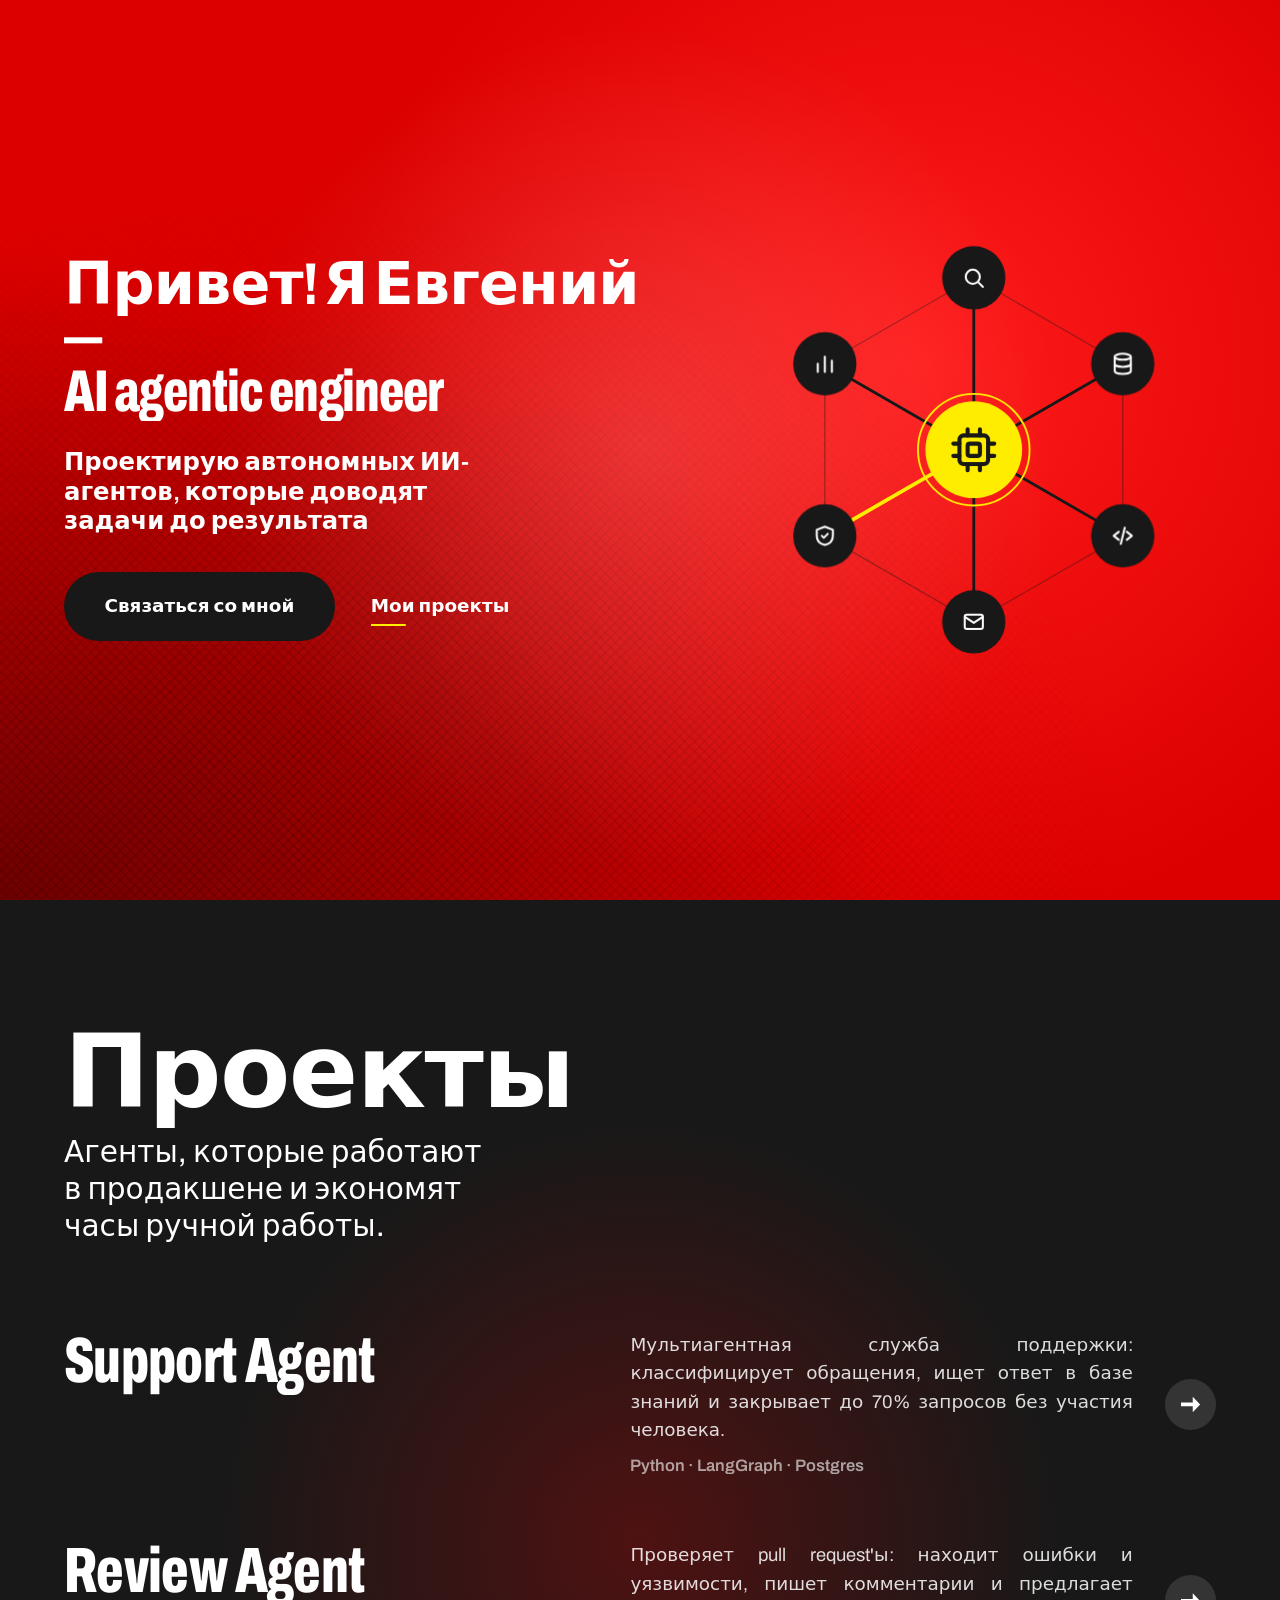
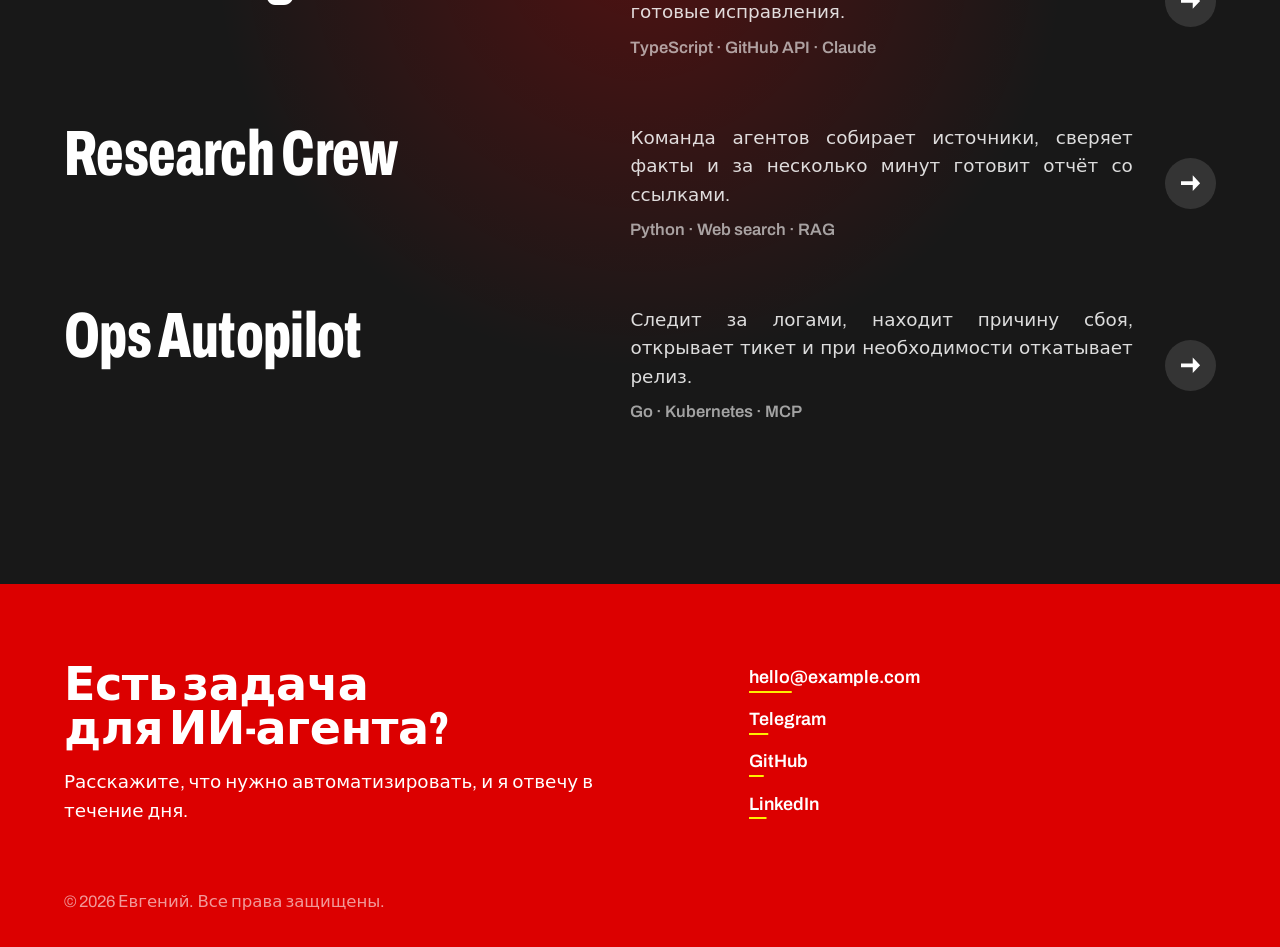
==== index.html @ 2498e80e "Initial commit: personal landing page Co-Authored-By: Claude Opus 5.5 <noreply@anthropic.com>" ====
<!DOCTYPE html>
<html lang="ru">
<head>
  <meta charset="UTF-8">
  <meta name="viewport" content="width=device-width, initial-scale=1.0">
  <title>Евгений — AI agentic engineer</title>
  <meta name="description" content="Проектирую автономных ИИ-агентов, которые доводят задачи до результата.">
  <meta name="theme-color" content="#dc0000">
  <script>document.documentElement.classList.add('js')</script>
  <link rel="preconnect" href="https://fonts.googleapis.com">
  <link rel="preconnect" href="https://fonts.gstatic.com" crossorigin>
  <link href="https://fonts.googleapis.com/css2?family=Archivo:wdth,wght@62..125,300..900&display=swap" rel="stylesheet">
  <link rel="stylesheet" href="style.css">
  <script src="script.js" defer></script>
</head>
<body>
  <div class="progress" aria-hidden="true"></div>

  <main>
    <!-- Секция 1 -->
    <section class="section hero" data-theme="rosso" id="hero">
      <div class="hero__bg" aria-hidden="true"><i></i><i></i></div>
      <div class="hero__text">
        <h1 class="hero__title">
          <span class="line"><span>Привет! Я Евгений —</span></span>
          <span class="line"><span>AI agentic engineer</span></span>
        </h1>
        <h2 class="hero__sub" data-reveal>Проектирую автономных ИИ-агентов, которые доводят задачи до результата</h2>
        <div class="actions" data-reveal>
          <a class="btn" href="mailto:hello@example.com">Связаться со мной</a>
          <a class="link-next" href="#projects">Мои проекты</a>
        </div>
      </div>

      <!-- Тематическое изображение: сеть ИИ-агентов, которая работает: задачи летят от оркестратора к агентам и обратно -->
      <svg class="net" viewBox="0 0 520 520" role="img" aria-label="Сеть ИИ-агентов: оркестратор раздаёт задачи поиску, данным, коду, почте, безопасности и аналитике" data-net>
        <g class="links" fill="none" stroke-linecap="round">
          <path class="link weak" pathLength="1" d="M260.0 75.0 L420.2 167.5"/>
          <path class="link weak" pathLength="1" d="M420.2 167.5 L420.2 352.5"/>
          <path class="link weak" pathLength="1" d="M420.2 352.5 L260.0 445.0"/>
          <path class="link weak" pathLength="1" d="M260.0 445.0 L99.8 352.5"/>
          <path class="link weak" pathLength="1" d="M99.8 352.5 L99.8 167.5"/>
          <path class="link weak" pathLength="1" d="M99.8 167.5 L260.0 75.0"/>
          <path class="link" data-i="0" pathLength="1" style="--n:0" d="M260 260 L260.0 75.0"/>
          <path class="link" data-i="1" pathLength="1" style="--n:1" d="M260 260 L420.2 167.5"/>
          <path class="link" data-i="2" pathLength="1" style="--n:2" d="M260 260 L420.2 352.5"/>
          <path class="link" data-i="3" pathLength="1" style="--n:3" d="M260 260 L260.0 445.0"/>
          <path class="link" data-i="4" pathLength="1" style="--n:4" d="M260 260 L99.8 352.5"/>
          <path class="link" data-i="5" pathLength="1" style="--n:5" d="M260 260 L99.8 167.5"/>
        </g>
        <g class="packets"></g>
        <g class="node" data-i="0" data-x="260.0" data-y="75.0" data-state="idle" data-work="Ищу в базе" data-done="12 источников" style="--n:0">
          <g class="node__body">
            <circle class="node__ring" cx="260.0" cy="75.0" r="43"/>
            <circle class="node__bg" cx="260.0" cy="75.0" r="34"/>
            <g class="node__icon" transform="translate(247.0 62.0) scale(1.083)"><circle cx="11" cy="11" r="7"/><path d="m21 21-4.3-4.3"/></g>
            <g class="node__badge"><circle cx="285.0" cy="50.0" r="11"/><path d="m280.0 50.0 3.5 3.5 6-7"/></g>
          </g>
          <text class="node__label" x="260.0" y="23.0"></text>
        </g>
        <g class="node" data-i="1" data-x="420.2" data-y="167.5" data-state="idle" data-work="Сверяю заказ" data-done="Заказ найден" style="--n:1">
          <g class="node__body">
            <circle class="node__ring" cx="420.2" cy="167.5" r="43"/>
            <circle class="node__bg" cx="420.2" cy="167.5" r="34"/>
            <g class="node__icon" transform="translate(407.2 154.5) scale(1.083)"><ellipse cx="12" cy="5" rx="8" ry="3"/><path d="M4 5v14c0 1.7 3.6 3 8 3s8-1.3 8-3V5"/><path d="M4 12c0 1.7 3.6 3 8 3s8-1.3 8-3"/></g>
            <g class="node__badge"><circle cx="445.2" cy="142.5" r="11"/><path d="m440.2 142.5 3.5 3.5 6-7"/></g>
          </g>
          <text class="node__label" x="420.2" y="115.5"></text>
        </g>
        <g class="node" data-i="2" data-x="420.2" data-y="352.5" data-state="idle" data-work="Пишу тесты" data-done="Тесты пройдены" style="--n:2">
          <g class="node__body">
            <circle class="node__ring" cx="420.2" cy="352.5" r="43"/>
            <circle class="node__bg" cx="420.2" cy="352.5" r="34"/>
            <g class="node__icon" transform="translate(407.2 339.5) scale(1.083)"><path d="m8 8-5 4 5 4M16 8l5 4-5 4M14 4l-4 16"/></g>
            <g class="node__badge"><circle cx="445.2" cy="327.5" r="11"/><path d="m440.2 327.5 3.5 3.5 6-7"/></g>
          </g>
          <text class="node__label" x="420.2" y="412.5"></text>
        </g>
        <g class="node" data-i="3" data-x="260.0" data-y="445.0" data-state="idle" data-work="Готовлю ответ" data-done="Ответ отправлен" style="--n:3">
          <g class="node__body">
            <circle class="node__ring" cx="260.0" cy="445.0" r="43"/>
            <circle class="node__bg" cx="260.0" cy="445.0" r="34"/>
            <g class="node__icon" transform="translate(247.0 432.0) scale(1.083)"><rect x="3" y="5" width="18" height="14" rx="2"/><path d="m3 7 9 6 9-6"/></g>
            <g class="node__badge"><circle cx="285.0" cy="420.0" r="11"/><path d="m280.0 420.0 3.5 3.5 6-7"/></g>
          </g>
          <text class="node__label" x="260.0" y="505.0"></text>
        </g>
        <g class="node" data-i="4" data-x="99.8" data-y="352.5" data-state="idle" data-work="Проверяю риски" data-done="Проблем нет" style="--n:4">
          <g class="node__body">
            <circle class="node__ring" cx="99.8" cy="352.5" r="43"/>
            <circle class="node__bg" cx="99.8" cy="352.5" r="34"/>
            <g class="node__icon" transform="translate(86.8 339.5) scale(1.083)"><path d="M12 3 4 6v6c0 5 3.5 8 8 9 4.5-1 8-4 8-9V6l-8-3z"/><path d="m9 12 2 2 4-4"/></g>
            <g class="node__badge"><circle cx="124.8" cy="327.5" r="11"/><path d="m119.8 327.5 3.5 3.5 6-7"/></g>
          </g>
          <text class="node__label" x="99.8" y="412.5"></text>
        </g>
        <g class="node" data-i="5" data-x="99.8" data-y="167.5" data-state="idle" data-work="Считаю метрики" data-done="Отчёт готов" style="--n:5">
          <g class="node__body">
            <circle class="node__ring" cx="99.8" cy="167.5" r="43"/>
            <circle class="node__bg" cx="99.8" cy="167.5" r="34"/>
            <g class="node__icon" transform="translate(86.8 154.5) scale(1.083)"><path d="M5 20v-8M12 20V5M19 20v-11"/></g>
            <g class="node__badge"><circle cx="124.8" cy="142.5" r="11"/><path d="m119.8 142.5 3.5 3.5 6-7"/></g>
          </g>
          <text class="node__label" x="99.8" y="115.5"></text>
        </g>
        <g class="core-group">
          <circle class="core-ring" cx="260" cy="260" r="60"/>
          <circle class="core" cx="260" cy="260" r="52"/>
          <g class="core-icon" transform="translate(233.6 233.6) scale(2.2)"><rect x="5" y="5" width="14" height="14" rx="2"/><rect x="9" y="9" width="6" height="6" rx="1"/><path d="M9 2v3M15 2v3M9 19v3M15 19v3M2 9h3M2 15h3M19 9h3M19 15h3"/></g>
        </g>
      </svg>
    </section>

    <!-- Секция 2: сюда вы добавите свои проекты -->
    <section class="section projects" data-theme="ink" id="projects">
      <header class="projects__head">
        <h2 class="projects__title" data-reveal>Проекты</h2>
        <p class="projects__intro" data-reveal>Агенты, которые работают в продакшене и экономят часы ручной работы.</p>
      </header>

      <div class="project-list">
        <a class="project" href="https://github.com/your-name/support-agent" data-reveal>
          <span class="project__body">
            <h3 class="project__name">Support Agent</h3>
            <p class="project__text">Мультиагентная служба поддержки: классифицирует обращения, ищет ответ в базе знаний и закрывает до 70% запросов без участия человека.</p>
            <span class="project__stack">Python · LangGraph · Postgres</span>
          </span>
          <span class="project__go" aria-hidden="true"></span>
        </a>

        <a class="project" href="https://github.com/your-name/review-agent" data-reveal>
          <span class="project__body">
            <h3 class="project__name">Review Agent</h3>
            <p class="project__text">Проверяет pull request'ы: находит ошибки и уязвимости, пишет комментарии и предлагает готовые исправления.</p>
            <span class="project__stack">TypeScript · GitHub API · Claude</span>
          </span>
          <span class="project__go" aria-hidden="true"></span>
        </a>

        <a class="project" href="https://github.com/your-name/research-crew" data-reveal>
          <span class="project__body">
            <h3 class="project__name">Research Crew</h3>
            <p class="project__text">Команда агентов собирает источники, сверяет факты и за несколько минут готовит отчёт со ссылками.</p>
            <span class="project__stack">Python · Web search · RAG</span>
          </span>
          <span class="project__go" aria-hidden="true"></span>
        </a>

        <a class="project" href="https://github.com/your-name/ops-autopilot" data-reveal>
          <span class="project__body">
            <h3 class="project__name">Ops Autopilot</h3>
            <p class="project__text">Следит за логами, находит причину сбоя, открывает тикет и при необходимости откатывает релиз.</p>
            <span class="project__stack">Go · Kubernetes · MCP</span>
          </span>
          <span class="project__go" aria-hidden="true"></span>
        </a>
      </div>
    </section>

    <!--
      Новая секция = копия блока ниже. Стили темы подхватятся сами.
      data-theme: rosso | ink | paper
      <section class="section" data-theme="ink" id="projects">
        <h2 class="section__title" data-reveal>Проекты</h2>
        ...
      </section>
    -->
  </main>

  <footer class="footer" data-theme="rosso" id="contacts">
    <div class="footer__main">
      <div>
        <h2 class="footer__title" data-reveal>Есть задача для ИИ&#8209;агента?</h2>
        <p class="footer__text" data-reveal>Расскажите, что нужно автоматизировать, и я отвечу в течение дня.</p>
      </div>
      <ul class="footer__links" data-reveal>
        <li><a class="link-next" href="mailto:hello@example.com">hello@example.com</a></li>
        <li><a class="link-next" href="https://t.me/your_name">Telegram</a></li>
        <li><a class="link-next" href="https://github.com/your-name">GitHub</a></li>
        <li><a class="link-next" href="https://www.linkedin.com/in/your-name">LinkedIn</a></li>
      </ul>
    </div>
    <p class="footer__copy">© <span data-year>2026</span> Евгений. Все права защищены.</p>
  </footer>
</body>
</html>
---- style.css ----
/* Порядок слоёв: каждый следующий сильнее предыдущего — новые стили не конфликтуют */
@layer tokens, base, layout, components, sections, motion;

/* ---------- 1. Токены: единственное место, где живут цвета, шрифт и размеры ---------- */
@layer tokens {
  :root {
    --rosso: #dc0000;      /* Rosso Corsa */
    --giallo: #ffed00;     /* Giallo Modena */
    --ink: #181818;
    --paper: #f7f7f5;

    --font: "Archivo", system-ui, sans-serif;
    /* Всего два стиля: display — узкий жирный (заголовки), text — обычный (всё остальное) */
    --display-stretch: 65%;
    --text-stretch: 100%;
    --measure: 34rem;      /* единая ширина всех текстовых блоков секции */

    --step-0: clamp(1rem, 0.95rem + 0.25vw, 1.15rem);
    --step-1: clamp(1.25rem, 1.05rem + 1vw, 1.9rem);
    --step-hero: clamp(3rem, 1.2rem + 8.2vw, 9rem);

    --gutter: clamp(1.25rem, 5vw, 5rem);
    --section-space: clamp(4rem, 10vw, 9rem);
    --ease: cubic-bezier(.2, .8, .2, 1);
  }

  /* Темы секций: сайт растёт — меняется только data-theme */
  [data-theme="rosso"] { --bg: var(--rosso); --fg: #fff;        --accent: var(--giallo); --on-accent: var(--ink); --glow: rgb(255 255 255 / .16); }
  [data-theme="ink"]   { --bg: var(--ink);   --fg: #fff;        --accent: var(--rosso);  --on-accent: #fff;       --glow: rgb(220 0 0 / .28); }
  [data-theme="paper"] { --bg: var(--paper); --fg: var(--ink);  --accent: var(--rosso);  --on-accent: #fff;       --glow: rgb(220 0 0 / .10); }
}

/* ---------- 2. База ---------- */
@layer base {
  *, *::before, *::after { box-sizing: border-box; margin: 0; }
  html { scroll-behavior: smooth; color-scheme: dark; }
  body {
    font-family: var(--font);
    font-size: var(--step-0);
    line-height: 1.55;
    background: var(--ink);
    color: #fff;
    font-stretch: var(--text-stretch);
    -webkit-font-smoothing: antialiased;
    text-rendering: optimizeLegibility;
  }
  ::selection { background: var(--giallo); color: var(--ink); }
  :focus-visible { outline: 3px solid var(--giallo); outline-offset: 4px; }
}

/* ---------- 3. Макет: общий каркас любой секции ---------- */
@layer layout {
  .section {
    --mx: 50%; --my: 50%;
    position: relative;
    isolation: isolate;
    min-height: 100svh;
    padding: var(--section-space) var(--gutter);
    background: var(--bg);
    color: var(--fg);
    overflow: clip;
  }
  /* Свет следует за курсором — работает в каждой секции автоматически */
  .section::before {
    content: "";
    position: absolute; inset: 0; z-index: -1;
    background: radial-gradient(38rem circle at var(--mx) var(--my), var(--glow), transparent 70%);
    pointer-events: none;
  }
  .section__title {
    font-size: var(--step-hero);
    font-weight: 800;
    font-stretch: var(--display-stretch);
    line-height: .9;
    letter-spacing: -.02em;
    text-wrap: balance;
  }
}

/* ---------- 4. Компоненты ---------- */
@layer components {
  .btn {
    position: relative;
    display: inline-flex; align-items: center;
    padding: 1.1em 2.2em;
    border-radius: 999px;
    background: var(--ink);
    color: #fff;
    font-weight: 600;
    text-decoration: none;
    overflow: hidden;
    isolation: isolate;
    transition: color .35s var(--ease), transform .35s var(--ease);
  }
  /* Жёлтая заливка выезжает снизу */
  .btn::before {
    content: "";
    position: absolute; inset: 0; z-index: -1;
    background: var(--accent);
    transform: translateY(101%);
    border-radius: 50% 50% 0 0 / 100% 100% 0 0;
    transition: transform .5s var(--ease), border-radius .5s var(--ease);
  }
  .btn:hover, .btn:focus-visible { color: var(--on-accent); transform: translateY(-2px); }
  .btn:hover::before, .btn:focus-visible::before { transform: translateY(0); border-radius: 0; }
  .btn:active { transform: translateY(0) scale(.97); }
}

@layer components {
  .actions { display: flex; flex-wrap: wrap; align-items: center; gap: 1.5rem 2.25rem; }
  .link-next {
    position: relative;
    color: inherit;
    font-weight: 600;
    text-decoration: none;
    padding-block: .3em;
  }
  /* Линия под ссылкой растёт слева направо */
  .link-next::after {
    content: "";
    position: absolute; left: 0; bottom: 0;
    width: 100%; height: 2px;
    background: var(--accent);
    transform: scaleX(.25); transform-origin: left;
    transition: transform .5s var(--ease);
  }
  .link-next:hover::after, .link-next:focus-visible::after { transform: scaleX(1); }
}

/* ---------- 5. Секции ---------- */
@layer sections {
  .hero {
    /* Секция ровно в один экран: отступы зависят от высоты окна */
    height: 100svh;
    min-height: 0;
    padding-block: clamp(1.25rem, 5svh, 4rem);
    /* Глубокий Rosso Corsa: свет справа за графом, тёмные края */
    background:
      radial-gradient(60rem circle at 72% 40%, #ff1a1a 0%, transparent 60%),
      radial-gradient(120% 120% at 0% 100%, #6e0000 0%, transparent 60%),
      var(--rosso);
    display: grid;
    grid-template-columns: minmax(0, 1.25fr) minmax(0, 1fr);
    align-items: center;
    gap: clamp(2rem, 5vw, 5rem);
  }
  .hero__title {
    /* Ограничен и по ширине, и по высоте окна — заголовок не вылезает за экран */
    font-size: clamp(2.25rem, min(4.6vw, 10svh), 7.5rem);
    font-weight: 800;
    font-stretch: var(--display-stretch);
    line-height: .88;
    letter-spacing: -.015em;
    text-transform: none;
    margin-bottom: clamp(1rem, 3svh, 2rem);
  }
  .line { display: block; overflow: clip; padding-bottom: .06em; }
  .line > span { display: block; }

  .hero__sub {
    max-width: var(--measure);
    font-size: clamp(1.1rem, min(1.9vw, 3.6svh), 1.9rem);
    font-weight: 600;
    line-height: 1.2;
    text-wrap: balance;      /* строки заголовка почти одинаковой длины */
    margin-bottom: clamp(1.25rem, 4svh, 2.25rem);
  }

  /* Фон: карбоновое плетение и два блика, скользящие по кузову */
  .hero__bg { position: absolute; inset: 0; z-index: -2; overflow: clip; pointer-events: none; }
  .hero__bg::before {
    content: ""; position: absolute; inset: 0;
    background:
      repeating-linear-gradient(45deg,  rgb(0 0 0 / .13) 0 2px, transparent 2px 7px),
      repeating-linear-gradient(-45deg, rgb(0 0 0 / .13) 0 2px, transparent 2px 7px);
    mask-image: radial-gradient(90% 90% at 20% 90%, #000 0%, transparent 75%);
  }
  .hero__bg i {
    position: absolute; top: -20%; left: 0;
    width: 16vw; height: 140%;
    background: linear-gradient(90deg, transparent, rgb(255 255 255 / .13), transparent);
    transform: translateX(-30vw) skewX(-22deg);
    animation: sweep 11s var(--ease) infinite;
  }
  .hero__bg i + i { width: 5vw; opacity: .7; animation-delay: .6s; }
  @keyframes sweep { 0% { transform: translateX(-30vw) skewX(-22deg); } 55%, 100% { transform: translateX(130vw) skewX(-22deg); } }

  /* Сеть агентов: линии, узлы с иконками, состояния «ожидает / работает / готово» */
  .net { justify-self: end; align-self: center; width: 100%; height: auto; max-height: 78svh; overflow: visible; }
  .link { stroke: var(--ink); stroke-width: 3; transition: stroke .3s, stroke-width .3s; }
  .link.weak { stroke-width: 1.5; opacity: .35; }
  .link.on { stroke: var(--giallo); stroke-width: 4; }
  .packet { fill: var(--giallo); }

  .node__bg { fill: var(--ink); transition: fill .35s; }
  .node__icon, .core-icon { fill: none; stroke: #fff; stroke-width: 2; stroke-linecap: round; stroke-linejoin: round; transition: stroke .35s; }
  .node__ring { fill: none; stroke: #fff; stroke-width: 2; stroke-dasharray: 6 8; opacity: 0; transition: opacity .3s; }
  .node__badge { opacity: 0; transition: opacity .3s; }
  .node__badge circle { fill: #fff; }
  .node__badge path { fill: none; stroke: var(--ink); stroke-width: 2.5; stroke-linecap: round; stroke-linejoin: round; }
  .node__label { font-family: var(--font); font-size: 15px; font-weight: 600; fill: #fff; text-anchor: middle; opacity: 0; transition: opacity .35s; }

  .node[data-state="work"] .node__bg, .node[data-state="done"] .node__bg { fill: var(--giallo); }
  .node[data-state="work"] .node__icon, .node[data-state="done"] .node__icon { stroke: var(--ink); }
  .node[data-state="work"] .node__ring { opacity: 1; animation: spin 2.4s linear infinite; transform-box: fill-box; transform-origin: center; }
  .node[data-state="done"] .node__badge { opacity: 1; }
  .node[data-state="work"] .node__label, .node[data-state="done"] .node__label { opacity: 1; }

  .core { fill: var(--giallo); transform-box: fill-box; transform-origin: center; }
  .core.bump { animation: bump .5s var(--ease); }
  .core-icon { stroke: var(--ink); }
  .core-ring { fill: none; stroke: var(--giallo); stroke-width: 2; transform-box: fill-box; transform-origin: center; }
  @keyframes spin { to { transform: rotate(1turn); } }
  @keyframes bump { 40% { transform: scale(1.12); } }

  /* Футер */
  .footer {
        position: relative; isolation: isolate;
    display: grid; gap: clamp(2.5rem, 6vw, 4rem);
    padding: clamp(3rem, 7vw, 5rem) var(--gutter) clamp(1.25rem, 3vw, 2rem);
    background: var(--bg); color: var(--fg);
  }
  .footer__main { display: grid; grid-template-columns: minmax(0, 1.3fr) minmax(0, 1fr); gap: 2rem clamp(2rem, 6vw, 6rem); align-items: start; }
  .footer__title {
    font-size: clamp(2rem, 3.6vw, 3.5rem);
    font-weight: 800; font-stretch: var(--display-stretch);
    line-height: .95; letter-spacing: -.01em; text-wrap: balance;
  }
  .footer__text { max-width: var(--measure); margin-top: 1rem; opacity: .75; text-wrap: pretty; }
  .footer__links { list-style: none; padding: 0; display: grid; gap: .9rem; justify-items: start; font-size: clamp(1.05rem, 1.4vw, 1.3rem); font-weight: 600; }
  .footer__copy { font-size: .9em; opacity: .6; }

  @media (max-width: 52rem) {
    .hero { grid-template-columns: 1fr; align-content: center; gap: 2rem; height: auto; min-height: 100svh; }
    .footer__main { grid-template-columns: 1fr; }
    .hero__title { font-size: clamp(2rem, min(11.5vw, 7.5svh), 4rem); }
    .net { max-width: 28rem; justify-self: center; }
  }
}

@layer sections {
  .projects { display: flex; flex-direction: column; gap: clamp(2rem, 6svh, 4rem); }
  .projects__head { display: grid; gap: 1rem; max-width: 60rem; }
  .projects__title {
    font-size: clamp(3rem, min(8vw, 14svh), 8rem);
    font-weight: 800; font-stretch: var(--display-stretch);
    line-height: .88; letter-spacing: -.015em;
  }
  .projects__intro { max-width: var(--measure); font-size: var(--step-1); font-weight: 500; line-height: 1.25; text-wrap: balance; opacity: .8; }

  .project-list { display: grid; margin-inline: calc(var(--gutter) * -1); }

  /* Строка проекта: границ нет — только отступы и заливка при наведении */
  .project {
    position: relative;
    display: grid;
    grid-template-columns: minmax(0, 1fr) auto;
    align-items: center;
    gap: 2rem;
    padding: clamp(1.25rem, 3.5svh, 2.25rem) var(--gutter);
    color: inherit;
    text-decoration: none;
    isolation: isolate;
    transition: opacity .4s var(--ease);
  }
  .project::before {
    content: "";
    position: absolute; inset: 0; z-index: -1;
    background: var(--rosso);
    transform: scaleX(0); transform-origin: left;
    transition: transform .6s var(--ease);
  }
  .project:hover::before, .project:focus-visible::before { transform: scaleX(1); }
  .project:focus-visible { outline-offset: -4px; }
  /* Остальные строки приглушаются, пока выбрана одна */
  .project-list:hover .project:not(:hover) { opacity: .35; }

  .project__body {
    display: grid;
    grid-template-columns: minmax(0, 1fr) minmax(0, 1fr);
    grid-template-areas: "name text" "name stack";
    gap: .5rem clamp(1.5rem, 5vw, 5rem);
    align-items: start;
    transition: transform .6s var(--ease);
  }
  .project:hover .project__body, .project:focus-visible .project__body { transform: translateX(1rem); }

  .project__name {
    grid-area: name;
    font-size: clamp(2rem, min(5vw, 8svh), 4.5rem);
    font-weight: 800; font-stretch: var(--display-stretch);
    line-height: .95; letter-spacing: -.01em;
  }
  .project__text { grid-area: text; max-width: var(--measure); text-align: justify; hyphens: auto; opacity: .85; }
  .project__stack { grid-area: stack; font-size: .9em; font-weight: 600; opacity: .6; transition: color .3s, opacity .3s; }
  .project:hover .project__stack { color: var(--giallo); opacity: 1; }

  /* Круглая кнопка со стрелкой, нарисованной через clip-path */
  .project__go {
    width: clamp(2.75rem, 4vw, 3.5rem); aspect-ratio: 1;
    border-radius: 50%;
    background: rgb(255 255 255 / .12);
    display: grid; place-items: center;
    transition: background .35s, transform .6s var(--ease);
  }
  .project__go::before {
    content: "";
    width: 38%; aspect-ratio: 1;
    background: #fff;
    clip-path: polygon(0 40%, 62% 40%, 62% 10%, 100% 50%, 62% 90%, 62% 60%, 0 60%);
    transition: background .35s;
  }
  .project:hover .project__go { background: var(--giallo); transform: rotate(-45deg) scale(1.1); }
  .project:hover .project__go::before { background: var(--ink); }

  @media (max-width: 52rem) {
    .project__body { grid-template-columns: 1fr; grid-template-areas: "name" "text" "stack"; }
  }
}

/* ---------- 6. Движение ---------- */
@layer motion {
  /* Главный момент: заголовок выезжает из-под маски, затем появляется тахометр */
  .line > span { animation: rise 1.1s var(--ease) both; }
  .line:nth-child(2) > span { animation-delay: .12s; }
  @keyframes rise { from { transform: translateY(105%) skewY(4deg); } }


  /* Сеть «собирается»: линии прорисовываются, узлы появляются, ядро пульсирует */
  .link { stroke-dasharray: 1; stroke-dashoffset: 1; animation: draw 1.2s var(--ease) calc(.5s + var(--n, 0) * .12s) forwards; }
  .link.weak { animation-delay: 1.5s; }
  @keyframes draw { to { stroke-dashoffset: 0; } }
  .node__body, .core-group { transform-box: fill-box; transform-origin: center; animation: pop .7s var(--ease) calc(.6s + var(--n, 0) * .12s) both; }
  .core-group { animation-delay: .4s; }
  .core-ring { animation: pulse 2.8s ease-out 1.4s infinite; }
  @keyframes pop { from { opacity: 0; transform: scale(.2); } }
  @keyframes pulse { 0% { transform: scale(1); opacity: 1; } 100% { transform: scale(1.7); opacity: 0; } }

  /* Появление блоков для всех будущих секций: добавьте data-reveal — и готово */
  .js [data-reveal] {
    opacity: 0;
    transform: translateY(1.5rem);
    filter: blur(6px);
    transition: opacity .9s var(--ease), transform .9s var(--ease), filter .9s var(--ease);
    transition-delay: calc(var(--i, 0) * 90ms + .5s);
  }
  .js [data-reveal].is-visible { opacity: 1; transform: none; filter: none; }
  /* В секциях ниже первой задержка не нужна */
  .section ~ .section [data-reveal] { transition-delay: calc(var(--i, 0) * 90ms); }

  /* Индикатор прогресса: чем длиннее сайт, тем он полезнее */
  @supports (animation-timeline: scroll()) {
    .progress {
      position: fixed; inset: 0 0 auto 0; z-index: 10;
      height: 4px;
      background: var(--giallo);
      transform: scaleX(0); transform-origin: left;
      animation: fill linear both;
      animation-timeline: scroll(root);
    }
    @keyframes fill { to { transform: scaleX(1); } }
  }

  @media (prefers-reduced-motion: reduce) {
    *, *::before, *::after { animation: none !important; transition: none !important; }
    .js [data-reveal] { opacity: 1; transform: none; filter: none; }
    .link { stroke-dashoffset: 0; }
  }
}
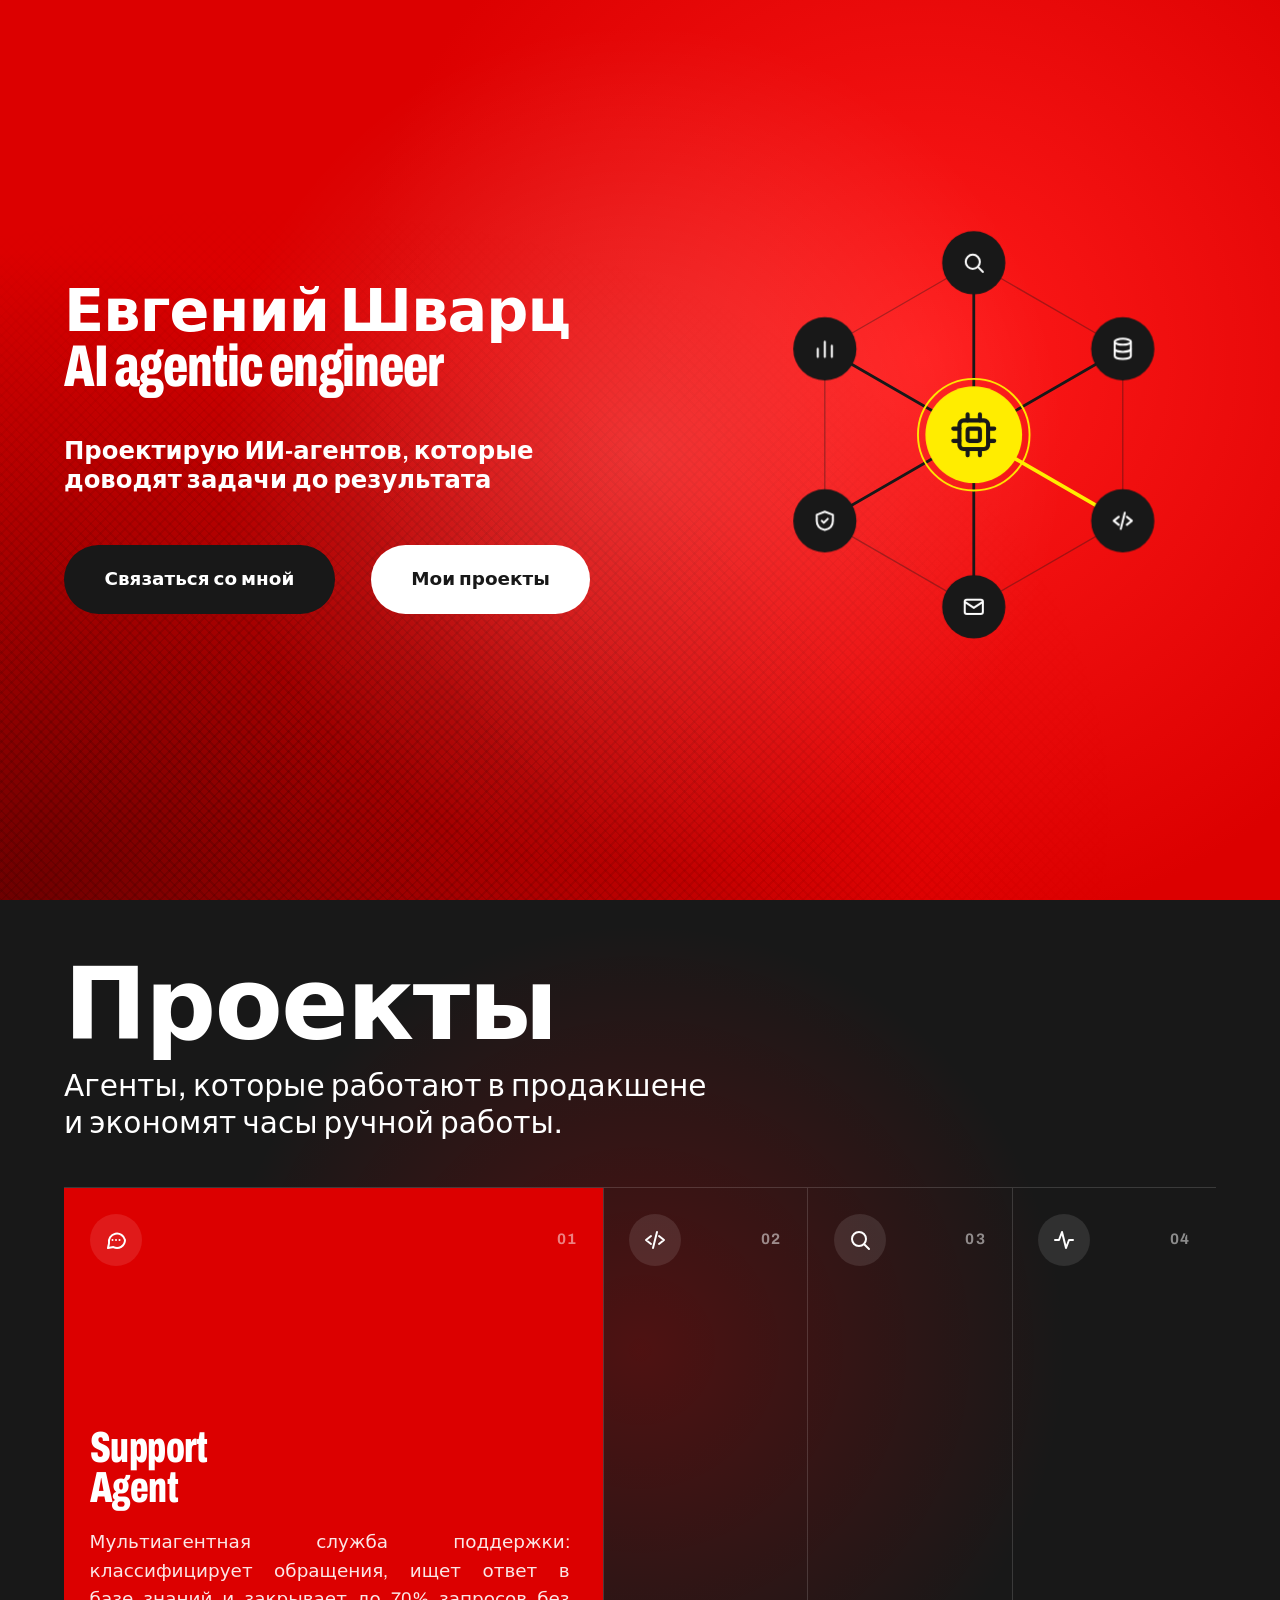
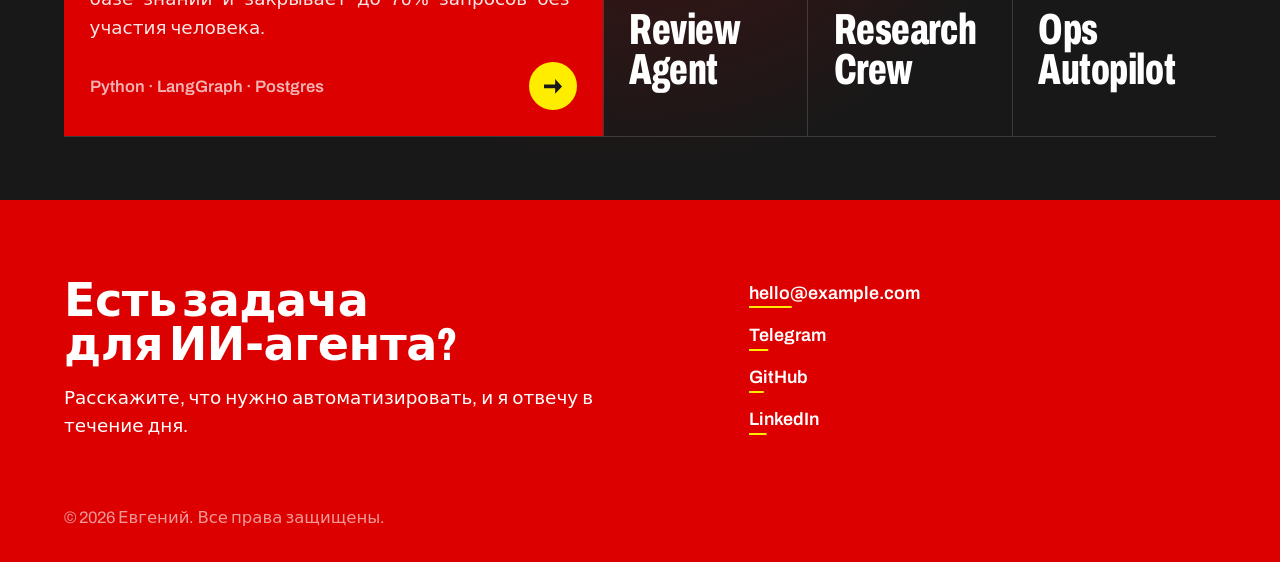
==== commit 08148fd3: "Update landing page: self-hosted fonts, style and script changes Co-Authored-By: Claude Opus 5.5 <no" ====
--- a/index.html
+++ b/index.html
@@ -7,9 +7,7 @@
   <meta name="description" content="Проектирую автономных ИИ-агентов, которые доводят задачи до результата.">
   <meta name="theme-color" content="#dc0000">
   <script>document.documentElement.classList.add('js')</script>
-  <link rel="preconnect" href="https://fonts.googleapis.com">
-  <link rel="preconnect" href="https://fonts.gstatic.com" crossorigin>
-  <link href="https://fonts.googleapis.com/css2?family=Archivo:wdth,wght@62..125,300..900&display=swap" rel="stylesheet">
+  <link rel="preload" href="fonts/archivo-latin.woff2" as="font" type="font/woff2" crossorigin>
   <link rel="stylesheet" href="style.css">
   <script src="script.js" defer></script>
 </head>
@@ -22,13 +20,13 @@
       <div class="hero__bg" aria-hidden="true"><i></i><i></i></div>
       <div class="hero__text">
         <h1 class="hero__title">
-          <span class="line"><span>Привет! Я Евгений —</span></span>
+          <span class="line"><span>Евгений Шварц</span></span>
           <span class="line"><span>AI agentic engineer</span></span>
         </h1>
-        <h2 class="hero__sub" data-reveal>Проектирую автономных ИИ-агентов, которые доводят задачи до результата</h2>
+        <h2 class="hero__sub" data-reveal>Проектирую ИИ-агентов, которые доводят задачи до результата</h2>
         <div class="actions" data-reveal>
           <a class="btn" href="mailto:hello@example.com">Связаться со мной</a>
-          <a class="link-next" href="#projects">Мои проекты</a>
+          <a class="btn btn--light" href="#projects">Мои проекты</a>
         </div>
       </div>
 
@@ -111,60 +109,93 @@
       </svg>
     </section>
 
-    <!-- Секция 2: сюда вы добавите свои проекты -->
+    <!-- Секция 2 -->
     <section class="section projects" data-theme="ink" id="projects">
-      <header class="projects__head">
-        <h2 class="projects__title" data-reveal>Проекты</h2>
-        <p class="projects__intro" data-reveal>Агенты, которые работают в продакшене и экономят часы ручной работы.</p>
-      </header>
-
-      <div class="project-list">
-        <a class="project" href="https://github.com/your-name/support-agent" data-reveal>
-          <span class="project__body">
-            <h3 class="project__name">Support Agent</h3>
-            <p class="project__text">Мультиагентная служба поддержки: классифицирует обращения, ищет ответ в базе знаний и закрывает до 70% запросов без участия человека.</p>
-            <span class="project__stack">Python · LangGraph · Postgres</span>
-          </span>
-          <span class="project__go" aria-hidden="true"></span>
-        </a>
-
-        <a class="project" href="https://github.com/your-name/review-agent" data-reveal>
-          <span class="project__body">
-            <h3 class="project__name">Review Agent</h3>
-            <p class="project__text">Проверяет pull request'ы: находит ошибки и уязвимости, пишет комментарии и предлагает готовые исправления.</p>
-            <span class="project__stack">TypeScript · GitHub API · Claude</span>
-          </span>
-          <span class="project__go" aria-hidden="true"></span>
-        </a>
-
-        <a class="project" href="https://github.com/your-name/research-crew" data-reveal>
-          <span class="project__body">
-            <h3 class="project__name">Research Crew</h3>
-            <p class="project__text">Команда агентов собирает источники, сверяет факты и за несколько минут готовит отчёт со ссылками.</p>
-            <span class="project__stack">Python · Web search · RAG</span>
-          </span>
-          <span class="project__go" aria-hidden="true"></span>
-        </a>
-
-        <a class="project" href="https://github.com/your-name/ops-autopilot" data-reveal>
-          <span class="project__body">
-            <h3 class="project__name">Ops Autopilot</h3>
-            <p class="project__text">Следит за логами, находит причину сбоя, открывает тикет и при необходимости откатывает релиз.</p>
-            <span class="project__stack">Go · Kubernetes · MCP</span>
-          </span>
-          <span class="project__go" aria-hidden="true"></span>
-        </a>
+      <div class="container">
+        <header class="projects__head">
+          <h2 class="projects__title" data-reveal>Проекты</h2>
+          <p class="projects__intro" data-reveal>Агенты, которые работают в продакшене и экономят часы ручной работы.</p>
+        </header>
+
+        <div class="project-list">
+          <a class="project" href="https://github.com/your-name/support-agent" data-reveal>
+            <div class="project__top">
+              <div class="project__icon" aria-hidden="true">
+                <svg viewBox="0 0 24 24"><path d="M21 12a8 8 0 0 1-11.6 7.1L4 20l1-4.6A8 8 0 1 1 21 12z"/><path d="M8.5 12h.01M12 12h.01M15.5 12h.01"/></svg>
+              </div>
+              <span class="project__num">01</span>
+            </div>
+            <div class="project__body">
+              <h3 class="project__name">Support Agent</h3>
+              <div class="project__more">
+                <p class="project__text">Мультиагентная служба поддержки: классифицирует обращения, ищет ответ в базе знаний и закрывает до 70% запросов без участия человека.</p>
+                <div class="project__foot">
+                  <span class="project__stack">Python · LangGraph · Postgres</span>
+                  <span class="project__go" aria-hidden="true"></span>
+                </div>
+              </div>
+            </div>
+          </a>
+
+          <a class="project" href="https://github.com/your-name/review-agent" data-reveal>
+            <div class="project__top">
+              <div class="project__icon" aria-hidden="true">
+                <svg viewBox="0 0 24 24"><path d="m8 8-5 4 5 4M16 8l5 4-5 4M14 4l-4 16"/></svg>
+              </div>
+              <span class="project__num">02</span>
+            </div>
+            <div class="project__body">
+              <h3 class="project__name">Review Agent</h3>
+              <div class="project__more">
+                <p class="project__text">Проверяет pull request'ы: находит ошибки и уязвимости, пишет комментарии и предлагает готовые исправления.</p>
+                <div class="project__foot">
+                  <span class="project__stack">TypeScript · GitHub API · Claude</span>
+                  <span class="project__go" aria-hidden="true"></span>
+                </div>
+              </div>
+            </div>
+          </a>
+
+          <a class="project" href="https://github.com/your-name/research-crew" data-reveal>
+            <div class="project__top">
+              <div class="project__icon" aria-hidden="true">
+                <svg viewBox="0 0 24 24"><circle cx="11" cy="11" r="7"/><path d="m21 21-4.3-4.3"/></svg>
+              </div>
+              <span class="project__num">03</span>
+            </div>
+            <div class="project__body">
+              <h3 class="project__name">Research Crew</h3>
+              <div class="project__more">
+                <p class="project__text">Команда агентов собирает источники, сверяет факты и за несколько минут готовит отчёт со ссылками.</p>
+                <div class="project__foot">
+                  <span class="project__stack">Python · Web search · RAG</span>
+                  <span class="project__go" aria-hidden="true"></span>
+                </div>
+              </div>
+            </div>
+          </a>
+
+          <a class="project" href="https://github.com/your-name/ops-autopilot" data-reveal>
+            <div class="project__top">
+              <div class="project__icon" aria-hidden="true">
+                <svg viewBox="0 0 24 24"><path d="M3 12h4l3-8 4 16 3-8h4"/></svg>
+              </div>
+              <span class="project__num">04</span>
+            </div>
+            <div class="project__body">
+              <h3 class="project__name">Ops Autopilot</h3>
+              <div class="project__more">
+                <p class="project__text">Следит за логами, находит причину сбоя, открывает тикет и при необходимости откатывает релиз.</p>
+                <div class="project__foot">
+                  <span class="project__stack">Go · Kubernetes · MCP</span>
+                  <span class="project__go" aria-hidden="true"></span>
+                </div>
+              </div>
+            </div>
+          </a>
+        </div>
       </div>
     </section>
-
-    <!--
-      Новая секция = копия блока ниже. Стили темы подхватятся сами.
-      data-theme: rosso | ink | paper
-      <section class="section" data-theme="ink" id="projects">
-        <h2 class="section__title" data-reveal>Проекты</h2>
-        ...
-      </section>
-    -->
   </main>
 
   <footer class="footer" data-theme="rosso" id="contacts">
--- a/style.css
+++ b/style.css
@@ -30,6 +30,25 @@
   [data-theme="paper"] { --bg: var(--paper); --fg: var(--ink);  --accent: var(--rosso);  --on-accent: #fff;       --glow: rgb(220 0 0 / .10); }
 }
 
+/* Шрифт лежит в проекте: страница не зависит от Google Fonts и выглядит одинаково везде */
+@font-face {
+  font-family: "Archivo";
+  font-style: normal;
+  font-weight: 300 900;
+  font-stretch: 62% 125%;
+  font-display: swap;
+  src: url("fonts/archivo-latin.woff2") format("woff2");
+  unicode-range: U+0000-00FF, U+0131, U+0152-0153, U+02BB-02BC, U+02C6, U+02DA, U+02DC, U+0304, U+0308, U+0329, U+2000-206F, U+20AC, U+2122, U+2191, U+2193, U+2212, U+2215, U+FEFF, U+FFFD;
+}
+@font-face {
+  font-family: "Archivo";
+  font-style: normal;
+  font-weight: 300 900;
+  font-stretch: 62% 125%;
+  font-display: swap;
+  src: url("fonts/archivo-latin-ext.woff2") format("woff2");
+  unicode-range: U+0100-02BA, U+02BD-02C5, U+02C7-02CC, U+02CE-02D7, U+02DD-02FF, U+1D00-1DBF, U+1E00-1E9F, U+1EF2-1EFF, U+2020, U+20A0-20AB, U+20AD-20C4, U+2113, U+2C60-2C7F, U+A720-A7FF;
+}
 /* ---------- 2. База ---------- */
 @layer base {
   *, *::before, *::after { box-sizing: border-box; margin: 0; }
@@ -104,6 +123,12 @@
   .btn:hover, .btn:focus-visible { color: var(--on-accent); transform: translateY(-2px); }
   .btn:hover::before, .btn:focus-visible::before { transform: translateY(0); border-radius: 0; }
   .btn:active { transform: translateY(0) scale(.97); }
+
+  /* Вторая кнопка: белая заливка, тёмный текст; при наведении заливается жёлтым, как основная */
+  .btn--light {
+    background: #fff;
+    color: var(--ink);
+  }
 }
 
 @layer components {
@@ -134,6 +159,8 @@
     height: 100svh;
     min-height: 0;
     padding-block: clamp(1.25rem, 5svh, 4rem);
+    /* На широких мониторах контент не расползается шире 1440px */
+    padding-inline: max(var(--gutter), (100% - 1440px) / 2);
     /* Глубокий Rosso Corsa: свет справа за графом, тёмные края */
     background:
       radial-gradient(60rem circle at 72% 40%, #ff1a1a 0%, transparent 60%),
@@ -146,16 +173,20 @@
   }
   .hero__title {
     /* Ограничен и по ширине, и по высоте окна — заголовок не вылезает за экран */
-    font-size: clamp(2.25rem, min(4.6vw, 10svh), 7.5rem);
+    /* Размер подобран так, чтобы «AI agentic engineer» влезал в колонку одной строкой */
+    font-size: clamp(2.25rem, min(4.6vw, 10svh), 4.8rem);
     font-weight: 800;
-    font-stretch: var(--display-stretch);
+    font-stretch: var(--text-stretch);
     line-height: .88;
     letter-spacing: -.015em;
     text-transform: none;
-    margin-bottom: clamp(1rem, 3svh, 2rem);
-  }
-  .line { display: block; overflow: clip; padding-bottom: .06em; }
+    margin-bottom: clamp(1.5rem, 4.5svh, 3rem);
+  }
+  /* Маска для анимации появления: запас снизу, чтобы не обрезались хвосты g, у, р */
+  .line { display: block; overflow: clip; padding-bottom: .22em; margin-bottom: -.16em; }
   .line > span { display: block; }
+  /* «AI agentic engineer» — узким начертанием и всегда в одну строку */
+  .hero__title .line + .line { white-space: nowrap; font-stretch: var(--display-stretch); }
 
   .hero__sub {
     max-width: var(--measure);
@@ -163,7 +194,7 @@
     font-weight: 600;
     line-height: 1.2;
     text-wrap: balance;      /* строки заголовка почти одинаковой длины */
-    margin-bottom: clamp(1.25rem, 4svh, 2.25rem);
+    margin-bottom: clamp(1.75rem, 5.5svh, 3.25rem);
   }
 
   /* Фон: карбоновое плетение и два блика, скользящие по кузову */
@@ -186,7 +217,7 @@
   @keyframes sweep { 0% { transform: translateX(-30vw) skewX(-22deg); } 55%, 100% { transform: translateX(130vw) skewX(-22deg); } }
 
   /* Сеть агентов: линии, узлы с иконками, состояния «ожидает / работает / готово» */
-  .net { justify-self: end; align-self: center; width: 100%; height: auto; max-height: 78svh; overflow: visible; }
+  .net { justify-self: end; align-self: center; width: 100%; height: auto; max-height: 78svh; overflow: visible; translate: 0 -15px; }
   .link { stroke: var(--ink); stroke-width: 3; transition: stroke .3s, stroke-width .3s; }
   .link.weak { stroke-width: 1.5; opacity: .35; }
   .link.on { stroke: var(--giallo); stroke-width: 4; }
@@ -230,91 +261,178 @@
   .footer__links { list-style: none; padding: 0; display: grid; gap: .9rem; justify-items: start; font-size: clamp(1.05rem, 1.4vw, 1.3rem); font-weight: 600; }
   .footer__copy { font-size: .9em; opacity: .6; }
 
+  /* Планшет (768–1024px): граф сбоку, как на десктопе. Колонка текста узкая —
+     заголовок по ширине колонки, кнопки компактнее, чтобы стояли в ряд */
+  @media (max-width: 64rem) {
+    .hero__title { font-size: min(5.9vw, 10svh); }
+    .actions { gap: .75rem; }
+    .btn { padding: 1em 1.3em; }
+  }
+  /* Телефон (до 768px): граф сверху, текст сразу под ним — вместе по центру экрана */
+  @media (max-width: 47.99rem) {
+    .hero {
+      grid-template-columns: 1fr;
+      align-content: center;
+      gap: clamp(1rem, 3svh, 1.75rem);
+      height: auto; min-height: 100svh;
+    }
+    .net { order: -1; justify-self: center; width: min(100%, 44svh); max-height: none; translate: none; }
+    /* Крупный заголовок: имя само переносится на две строки, «AI agentic engineer» — ровно по ширине экрана */
+    .hero__title { font-size: clamp(2rem, min(13vw, 8svh), 5rem); margin-bottom: 1.25rem; }
+    .hero__sub { font-size: clamp(1.05rem, 4.2vw, 1.5rem); margin-bottom: 1.75rem; }
+    .actions { gap: .75rem; max-width: 34rem; }
+    /* Кнопки тянутся: влезают — делят строку, не влезают — каждая на всю ширину */
+    .actions .btn { flex: 1 1 auto; justify-content: center; padding: 1em 1.5em; }
+  }
   @media (max-width: 52rem) {
-    .hero { grid-template-columns: 1fr; align-content: center; gap: 2rem; height: auto; min-height: 100svh; }
     .footer__main { grid-template-columns: 1fr; }
-    .hero__title { font-size: clamp(2rem, min(11.5vw, 7.5svh), 4rem); }
-    .net { max-width: 28rem; justify-self: center; }
   }
 }
 
 @layer sections {
-  .projects { display: flex; flex-direction: column; gap: clamp(2rem, 6svh, 4rem); }
-  .projects__head { display: grid; gap: 1rem; max-width: 60rem; }
+  /* Базовая ширина контента секции */
+  .container { width: 100%; max-width: 1200px; margin-inline: auto; }
+
+  /* Секция ровно в экран: заголовок занимает сколько нужно, панели — всё остальное */
+  .projects {
+    display: flex; flex-direction: column;
+    /* Фиксированная высота: содержимое панелей во время анимации не растягивает секцию и страница не прыгает */
+    height: 100svh;
+    min-height: 40rem;
+    padding-block: clamp(2rem, 7svh, 6rem);
+  }
+  .projects .container { flex: 1; min-height: 0; display: flex; flex-direction: column; gap: clamp(1.5rem, 5svh, 3.5rem); }
+  .projects__head { display: flex; flex-direction: column; gap: clamp(.75rem, 2svh, 1.25rem); }
   .projects__title {
-    font-size: clamp(3rem, min(8vw, 14svh), 8rem);
+    font-size: clamp(3rem, min(8vw, 11svh), 8rem);
     font-weight: 800; font-stretch: var(--display-stretch);
     line-height: .88; letter-spacing: -.015em;
   }
-  .projects__intro { max-width: var(--measure); font-size: var(--step-1); font-weight: 500; line-height: 1.25; text-wrap: balance; opacity: .8; }
-
-  .project-list { display: grid; margin-inline: calc(var(--gutter) * -1); }
-
-  /* Строка проекта: границ нет — только отступы и заливка при наведении */
+  /* Подводка в одну строку под заголовком — экономит высоту экрана */
+  .projects__intro { max-width: 48rem; font-size: var(--step-1); font-weight: 500; line-height: 1.25; text-wrap: balance; opacity: .8; }
+
+  /* Панели в ряд: открытая растягивается за счёт flex-grow */
+  .project-list {
+    display: flex;
+    flex: 1;
+    min-height: 24rem;
+    border-block: 1px solid rgb(255 255 255 / .15);
+  }
+
   .project {
+    --open: 0;
     position: relative;
-    display: grid;
-    grid-template-columns: minmax(0, 1fr) auto;
-    align-items: center;
-    gap: 2rem;
-    padding: clamp(1.25rem, 3.5svh, 2.25rem) var(--gutter);
+    flex: 1 1 0;
+    min-width: 0;
+    display: flex; flex-direction: column; justify-content: space-between;
+    padding: clamp(1.25rem, 2vw, 2rem);
     color: inherit;
     text-decoration: none;
+    overflow: hidden;
     isolation: isolate;
-    transition: opacity .4s var(--ease);
-  }
+    /* Плавный разгон и торможение: панели не «прыгают» при переключении */
+    --ease-panel: cubic-bezier(.65, 0, .35, 1);
+    transition: flex-grow 1.1s var(--ease-panel);
+  }
+  .project + .project { border-left: 1px solid rgb(255 255 255 / .15); }
+
+  /* Открыта наведённая панель, а пока мышь вне списка — первая */
+  .project:hover,
+  .project:focus-visible,
+  .project-list:not(:hover):not(:focus-within) .project:first-child { --open: 1; flex-grow: 3.2; }
+  /* Небольшая пауза перед раскрытием: при быстром проходе мышью панели не дёргаются */
+  .project:hover, .project:hover::before { transition-delay: .12s; }
+
+  /* Красная заливка выезжает снизу, как у кнопки */
   .project::before {
     content: "";
     position: absolute; inset: 0; z-index: -1;
     background: var(--rosso);
-    transform: scaleX(0); transform-origin: left;
-    transition: transform .6s var(--ease);
-  }
-  .project:hover::before, .project:focus-visible::before { transform: scaleX(1); }
+    transform: translateY(calc((1 - var(--open)) * 101%));
+    border-radius: calc((1 - var(--open)) * 50%) calc((1 - var(--open)) * 50%) 0 0 / calc((1 - var(--open)) * 30%) calc((1 - var(--open)) * 30%) 0 0;
+    transition: transform 1s var(--ease-panel), border-radius 1s var(--ease-panel);
+  }
   .project:focus-visible { outline-offset: -4px; }
-  /* Остальные строки приглушаются, пока выбрана одна */
-  .project-list:hover .project:not(:hover) { opacity: .35; }
-
-  .project__body {
-    display: grid;
-    grid-template-columns: minmax(0, 1fr) minmax(0, 1fr);
-    grid-template-areas: "name text" "name stack";
-    gap: .5rem clamp(1.5rem, 5vw, 5rem);
-    align-items: start;
-    transition: transform .6s var(--ease);
-  }
-  .project:hover .project__body, .project:focus-visible .project__body { transform: translateX(1rem); }
-
+
+  .project__top { display: flex; align-items: center; justify-content: space-between; gap: 1rem; }
+  .project__num { font-weight: 700; font-size: .95rem; letter-spacing: .08em; opacity: .5; }
+
+  /* Иконка в круге — как узлы сети в первой секции */
+  .project__icon {
+    width: 3.25rem; aspect-ratio: 1;
+    flex-shrink: 0;
+    border-radius: 50%;
+    background: rgb(255 255 255 / .1);
+    display: flex; align-items: center; justify-content: center;
+    transition: background .35s;
+  }
+  .project__icon svg { width: 1.5rem; fill: none; stroke: #fff; stroke-width: 2; stroke-linecap: round; stroke-linejoin: round; transition: stroke .35s; }
+
+  .project__body { display: flex; flex-direction: column; gap: 1.25rem; }
   .project__name {
-    grid-area: name;
-    font-size: clamp(2rem, min(5vw, 8svh), 4.5rem);
+    font-size: clamp(2rem, 3.4vw, 2.9rem);
     font-weight: 800; font-stretch: var(--display-stretch);
-    line-height: .95; letter-spacing: -.01em;
-  }
-  .project__text { grid-area: text; max-width: var(--measure); text-align: justify; hyphens: auto; opacity: .85; }
-  .project__stack { grid-area: stack; font-size: .9em; font-weight: 600; opacity: .6; transition: color .3s, opacity .3s; }
-  .project:hover .project__stack { color: var(--giallo); opacity: 1; }
+    line-height: .92; letter-spacing: -.01em;
+    /* Перенос по словам всегда одинаковый — название не прыгает, пока панель меняет ширину */
+    width: min-content;
+  }
+
+  /* Описание фиксированной ширины проявляется, когда панель открыта */
+  .project__more {
+    display: flex; flex-direction: column; gap: 1.25rem;
+    width: 100%;
+    max-height: calc(var(--open) * 16rem);
+    overflow: hidden;
+    opacity: var(--open);
+    transform: translateY(calc((1 - var(--open)) * 1rem));
+    transition: opacity .4s, transform .7s var(--ease), max-height 1.1s var(--ease-panel);
+  }
+  /* Текст проявляется, когда панель уже почти раскрылась */
+  .project:hover .project__more, .project:focus-visible .project__more,
+  .project-list:not(:hover):not(:focus-within) .project:first-child .project__more { transition: opacity .6s .5s, transform .8s .5s var(--ease), max-height 1.1s var(--ease-panel); }
+  /* Ширина текста постоянная (если панель позволяет) — строки не перестраиваются во время анимации */
+  /* По ширине без переносов: строки подлиннее и аккуратная разбивка, чтобы пробелы не раздувались */
+  .project__text { width: 30rem; max-width: 100%; text-align: justify; hyphens: none; text-wrap: pretty; opacity: .9; }
+
+  .project__foot { display: flex; align-items: center; justify-content: space-between; gap: 1rem; }
+  .project__stack { font-size: .9em; font-weight: 600; opacity: .7; }
 
   /* Круглая кнопка со стрелкой, нарисованной через clip-path */
   .project__go {
-    width: clamp(2.75rem, 4vw, 3.5rem); aspect-ratio: 1;
+    flex-shrink: 0;
+    width: 3rem; aspect-ratio: 1;
     border-radius: 50%;
-    background: rgb(255 255 255 / .12);
-    display: grid; place-items: center;
-    transition: background .35s, transform .6s var(--ease);
+    background: var(--giallo);
+    display: flex; align-items: center; justify-content: center;
+    transition: transform .6s var(--ease);
   }
   .project__go::before {
     content: "";
     width: 38%; aspect-ratio: 1;
-    background: #fff;
+    background: var(--ink);
     clip-path: polygon(0 40%, 62% 40%, 62% 10%, 100% 50%, 62% 90%, 62% 60%, 0 60%);
-    transition: background .35s;
-  }
-  .project:hover .project__go { background: var(--giallo); transform: rotate(-45deg) scale(1.1); }
-  .project:hover .project__go::before { background: var(--ink); }
-
-  @media (max-width: 52rem) {
-    .project__body { grid-template-columns: 1fr; grid-template-areas: "name" "text" "stack"; }
+  }
+  .project:hover .project__go { transform: rotate(-45deg); }
+  .project:hover .project__icon { background: var(--giallo); }
+  .project:hover .project__icon svg { stroke: var(--ink); }
+
+  /* Планшет и телефон: панели друг под другом, всё раскрыто */
+  @media (max-width: 60rem) {
+    .projects { height: auto; }
+    .project-list { flex-direction: column; flex: none; min-height: 0; border-bottom: 0; }
+    .project, .project:hover, .project:focus-visible,
+    .project-list:not(:hover):not(:focus-within) .project:first-child { --open: 0; flex: none; gap: 2rem; }
+    .project + .project { border-left: 0; }
+    .project { border-bottom: 1px solid rgb(255 255 255 / .15); }
+    .project:hover { --open: 1; }
+    .project__more { opacity: 1; transform: none; width: auto; max-height: none; }
+    /* Ограничиваем только текст — строка со стеком и кнопкой идёт на всю ширину */
+    .project__text { width: auto; max-width: 34rem; }
+    .project__name { width: auto; }
+  }
+  /* На узких телефонах в строке мало слов — выравнивание по ширине дало бы дыры */
+  @media (max-width: 30rem) {
+    .project__text { text-align: left; }
   }
 }
 
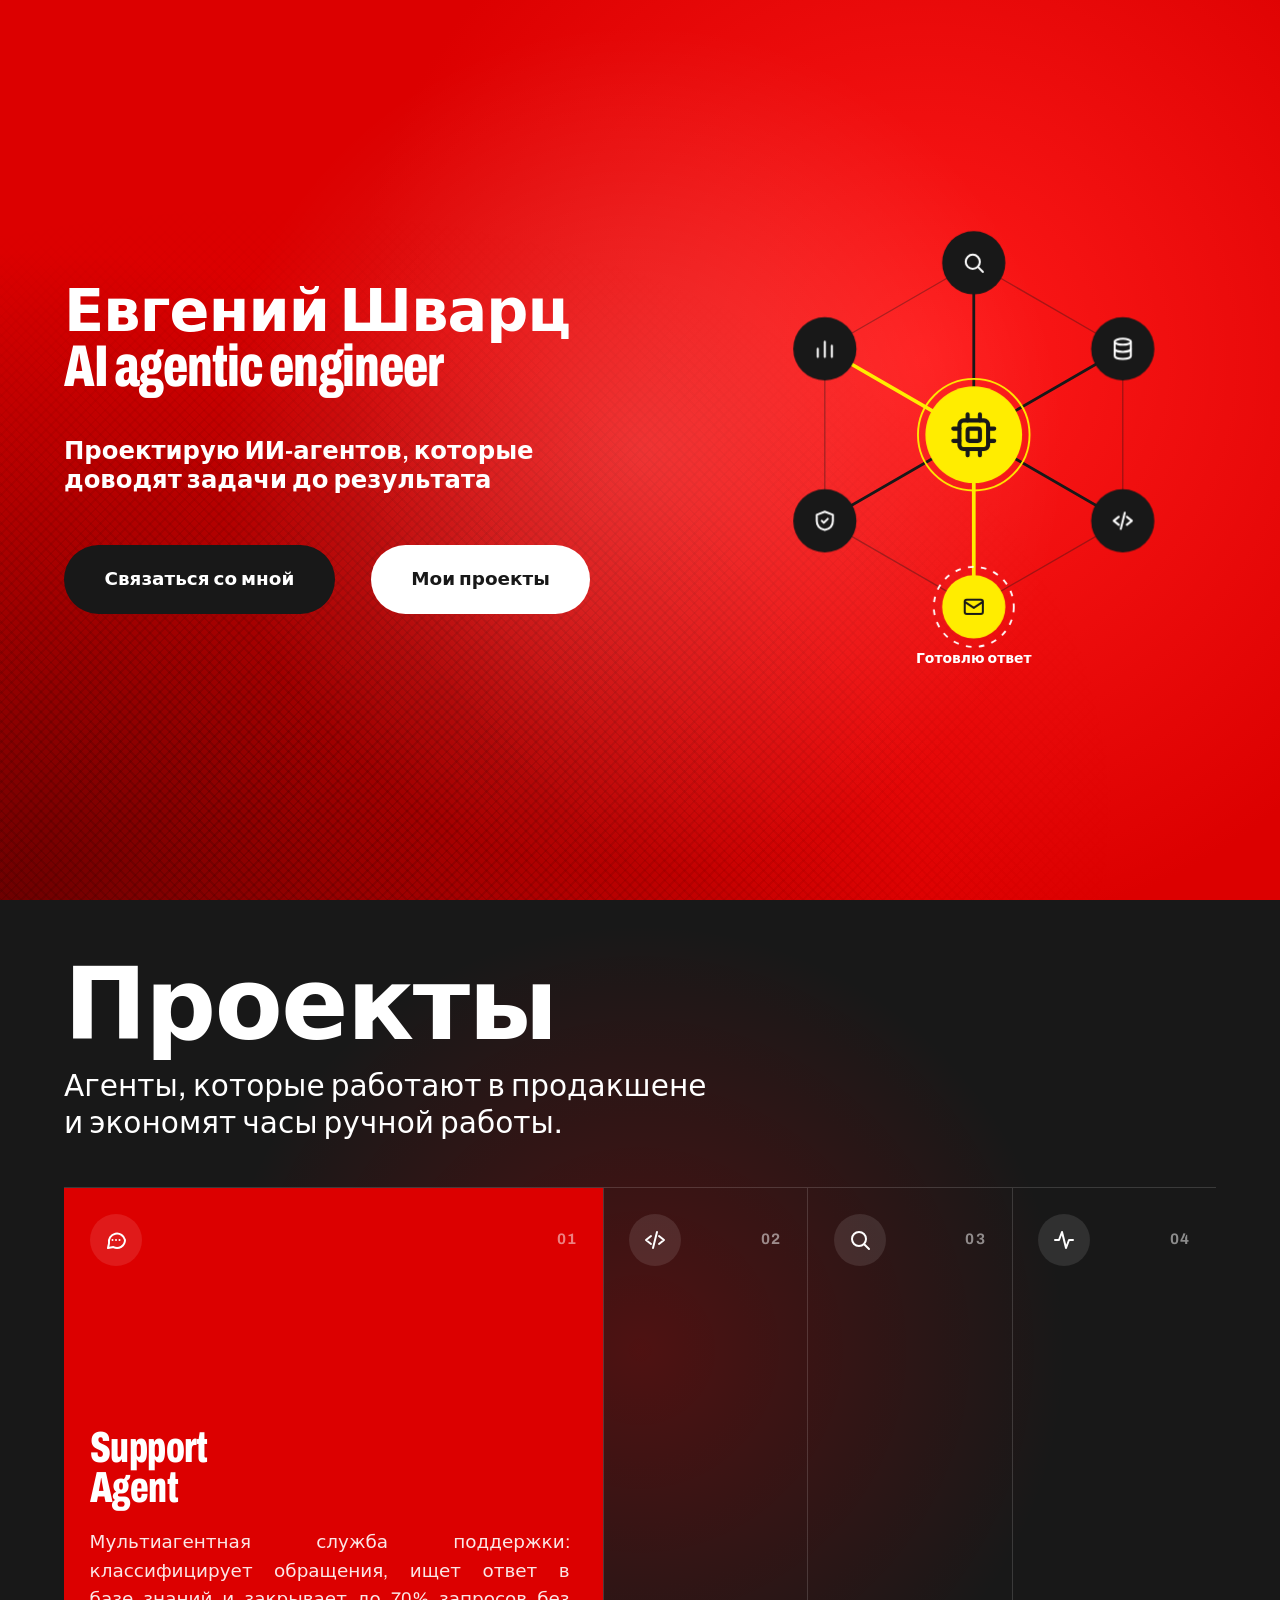
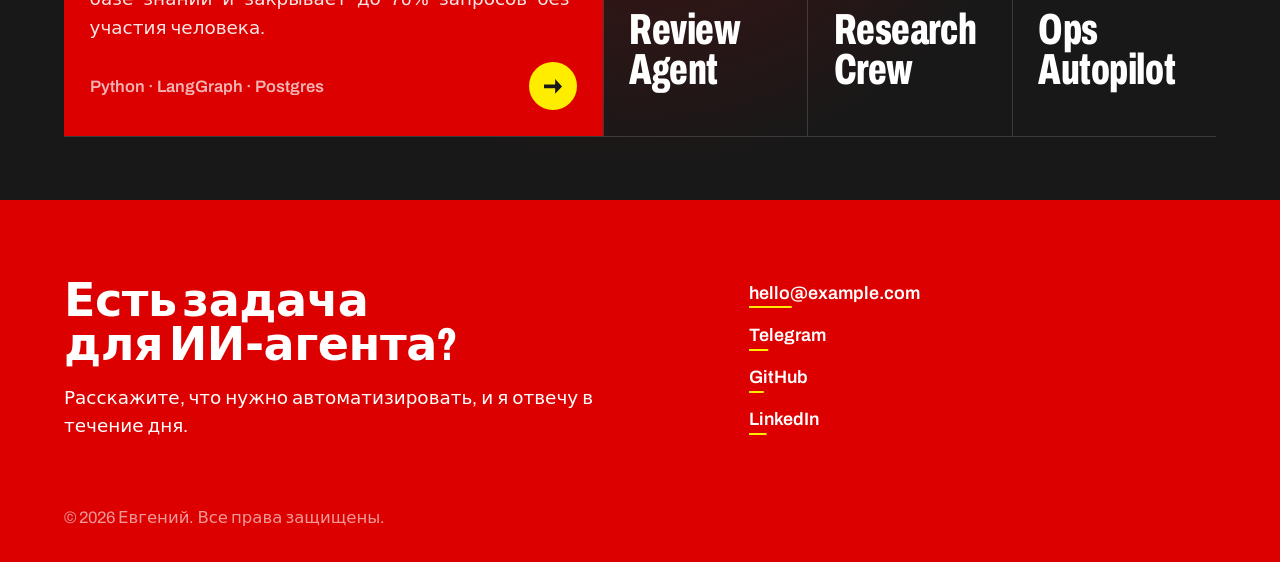
==== commit ef54155c: "Bust browser cache for style.css and script.js Co-Authored-By: Claude Opus 5.5 <noreply@anthropic.co" ====
--- a/index.html
+++ b/index.html
@@ -8,8 +8,8 @@
   <meta name="theme-color" content="#dc0000">
   <script>document.documentElement.classList.add('js')</script>
   <link rel="preload" href="fonts/archivo-latin.woff2" as="font" type="font/woff2" crossorigin>
-  <link rel="stylesheet" href="style.css">
-  <script src="script.js" defer></script>
+  <link rel="stylesheet" href="style.css?v=2">
+  <script src="script.js?v=2" defer></script>
 </head>
 <body>
   <div class="progress" aria-hidden="true"></div>
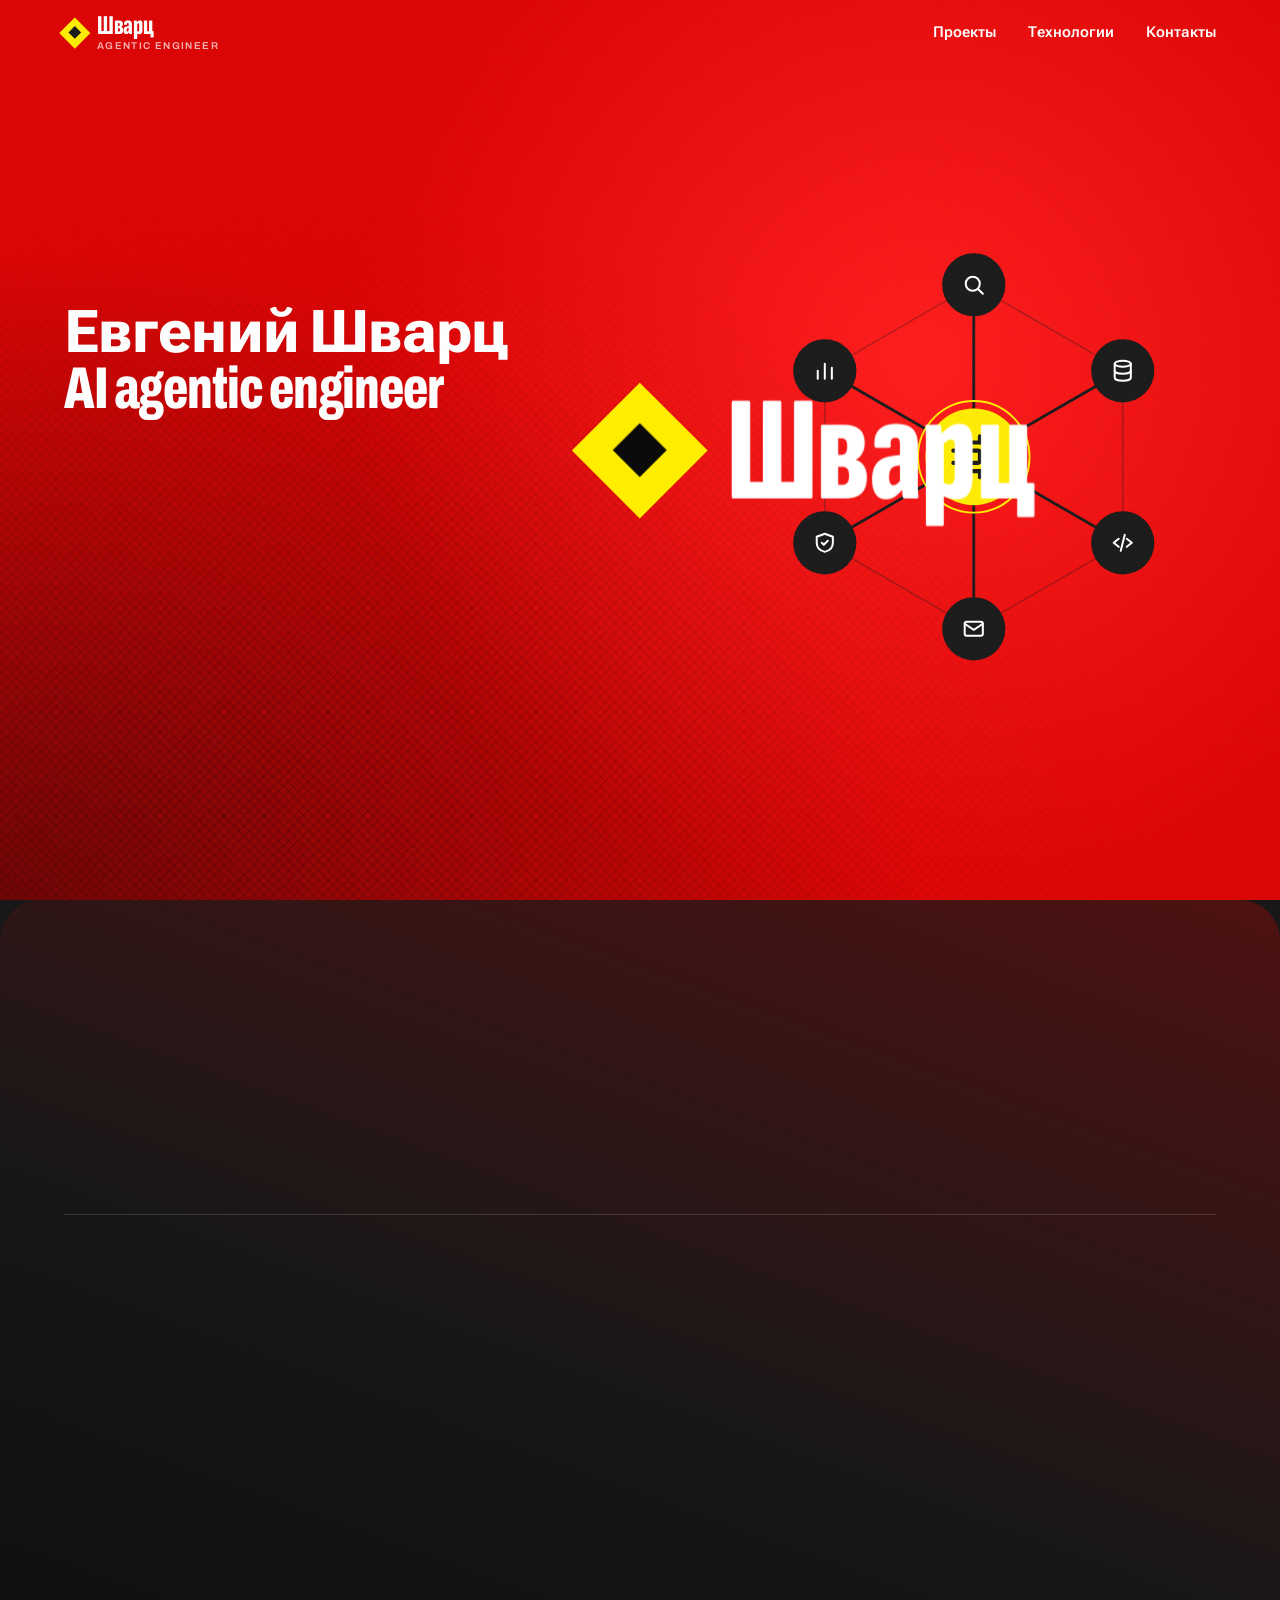
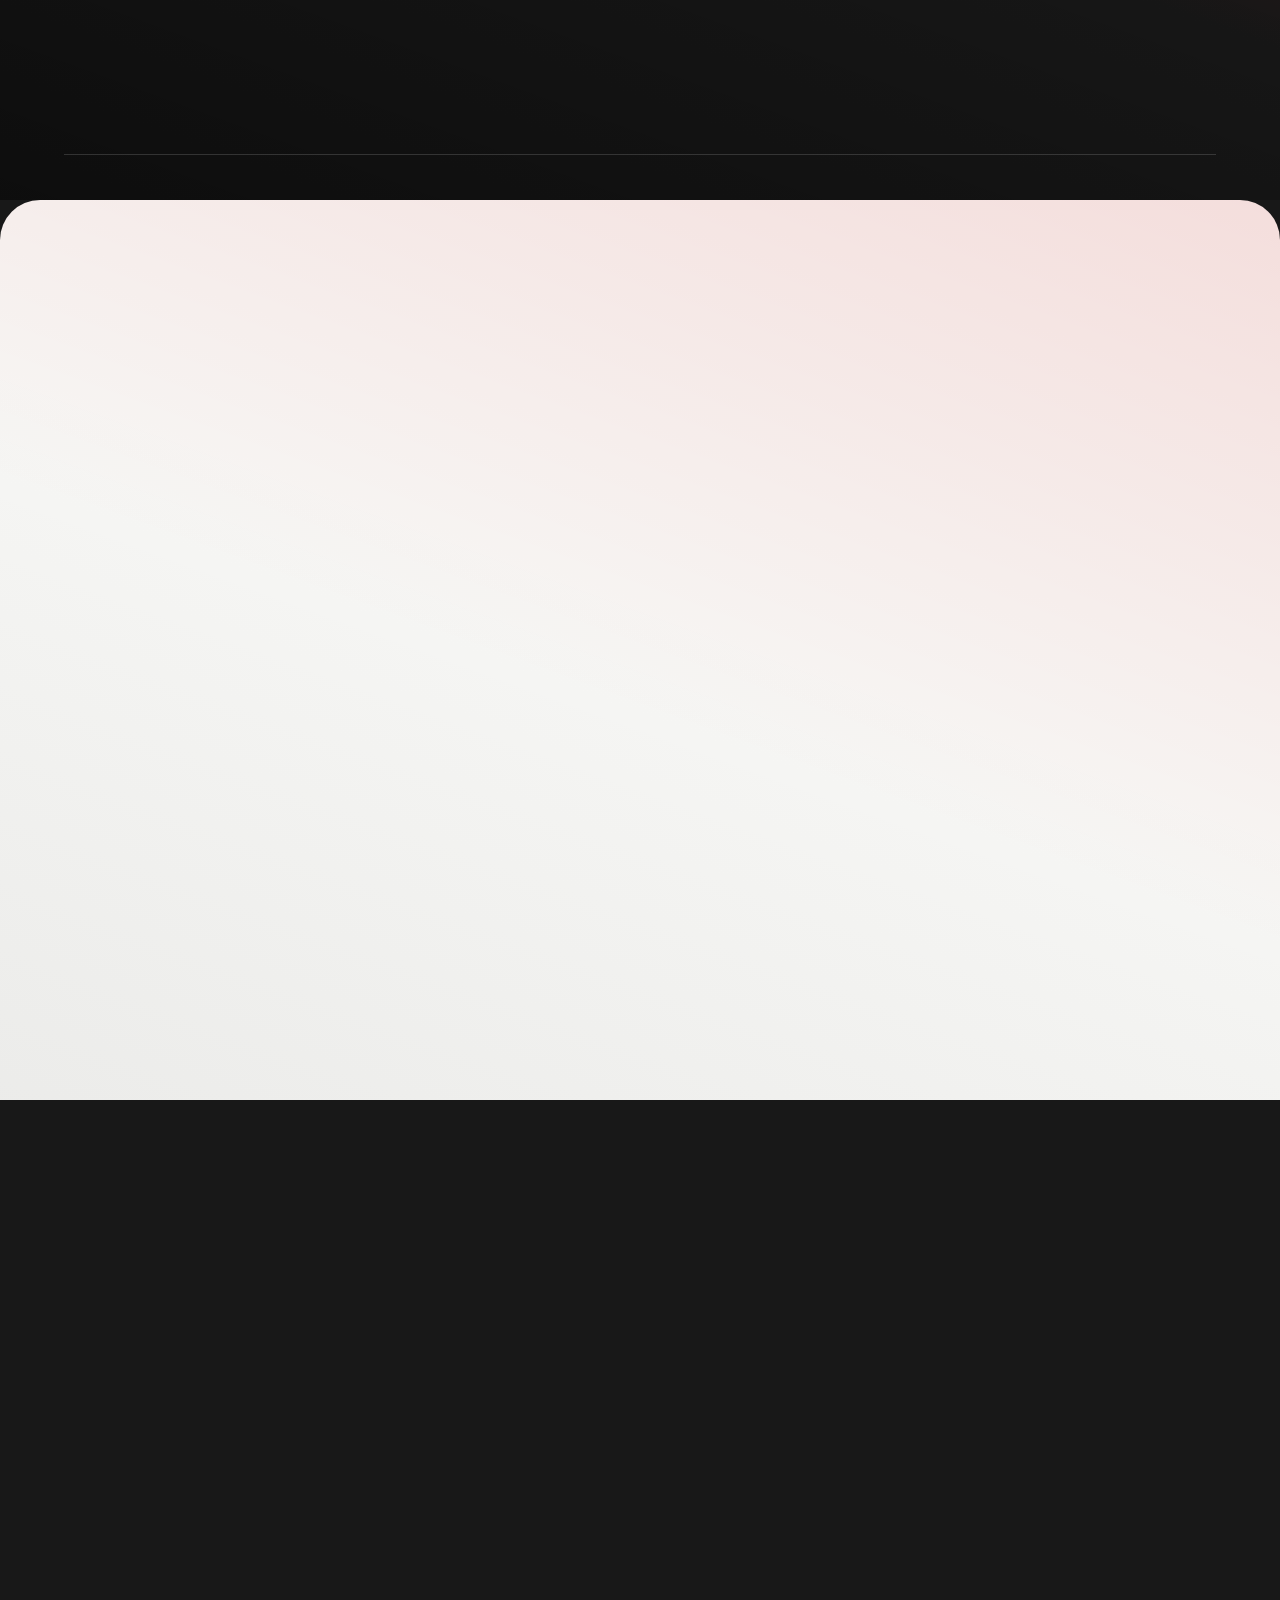
==== commit 42cb8c61: "Add section 3 (technologies), split scripts into js/ modules, add Cyrillic fonts Co-Authored-By: Cla" ====
--- a/index.html
+++ b/index.html
@@ -6,17 +6,86 @@
   <title>Евгений — AI agentic engineer</title>
   <meta name="description" content="Проектирую автономных ИИ-агентов, которые доводят задачи до результата.">
   <meta name="theme-color" content="#dc0000">
-  <script>document.documentElement.classList.add('js')</script>
+  <script>
+    // Прелоадер показывается один раз за сессию; ?intro в адресе — показать всегда
+    (() => {
+      const d = document.documentElement;
+      d.classList.add('js');
+      let seen = false;
+      try { seen = sessionStorage.getItem('booted') === '1'; } catch (e) {}
+      const still = matchMedia('(prefers-reduced-motion: reduce)').matches;
+      if ((!seen || location.search.includes('intro')) && !still) d.classList.add('is-loading');
+      // Страховка: если скрипты не загрузились, прелоадер не должен закрывать сайт навсегда
+      setTimeout(() => d.classList.remove('is-loading'), 9000);
+    })();
+  </script>
   <link rel="preload" href="fonts/archivo-latin.woff2" as="font" type="font/woff2" crossorigin>
-  <link rel="stylesheet" href="style.css?v=2">
-  <script src="script.js?v=2" defer></script>
+  <link rel="preload" href="fonts/robotoflex-cyrillic.woff2" as="font" type="font/woff2" crossorigin>
+  <link rel="preload" href="fonts/sofiasans-xcond-cyrillic.woff2" as="font" type="font/woff2" crossorigin>
+  <link rel="stylesheet" href="style.css?v=48">
+  <!-- Обычные скрипты, а не модули: страница работает и при открытии файла напрямую (file://) -->
+  <script src="js/core.js?v=48" defer></script>
+  <script src="js/loader.js?v=48" defer></script>
+  <script src="js/net.js?v=48" defer></script>
+  <script src="js/cursor.js?v=48" defer></script>
+  <script src="js/scramble.js?v=48" defer></script>
+  <script src="js/scroll.js?v=48" defer></script>
+  <script src="js/nav.js?v=48" defer></script>
+  <script src="js/skills.js?v=48" defer></script>
+  <script src="js/easter.js?v=48" defer></script>
+  <script src="js/footer.js?v=48" defer></script>
 </head>
 <body>
+  <!-- Заставка: логотип появляется с «ударом», камера влетает в ромб,
+       и он разлетается на ленты цветов сайта, сквозь которые открывается страница -->
+  <div class="loader" data-loader role="status" aria-label="Загрузка сайта">
+    <div class="loader__bg"></div>
+    <div class="loader__glow"></div>
+    <div class="loader__streaks" data-loader-streaks></div>
+    <div class="loader__logo" aria-hidden="true">
+      <span class="loader__mark"><i></i></span>
+      <span class="loader__name" data-loader-name>Шварц</span>
+    </div>
+  </div>
+
   <div class="progress" aria-hidden="true"></div>
+  <div class="grain" aria-hidden="true"></div>
+
+  <header class="nav" data-nav data-theme="rosso">
+    <!-- Логотип: ромб-«узел» сети и фамилия узким начертанием -->
+    <a class="nav__logo" href="#hero" aria-label="Евгений Шварц — наверх">
+      <span class="nav__mark" aria-hidden="true"><i></i></span>
+      <span class="nav__name">Шварц<small>agentic engineer</small></span>
+    </a>
+    <nav class="nav__links" aria-label="Разделы">
+      <a href="#projects">Проекты</a>
+      <a href="#skills">Технологии</a>
+      <a href="#contacts">Контакты</a>
+    </nav>
+    <button class="nav__menu" type="button" aria-expanded="false" aria-controls="menu" data-menu-toggle>
+      <span class="nav__menu-label">Меню</span><span class="nav__burger" aria-hidden="true"><i></i><i></i></span>
+    </button>
+  </header>
+
+  <!-- Полноэкранное меню для телефона: раскрывается кругом из кнопки -->
+  <div class="menu" id="menu" data-theme="ink" data-menu hidden>
+    <ol class="menu__list">
+      <li><a href="#hero"><small>01</small>Главная</a></li>
+      <li><a href="#projects"><small>02</small>Проекты</a></li>
+      <li><a href="#skills"><small>03</small>Технологии</a></li>
+      <li><a href="#contacts"><small>04</small>Контакты</a></li>
+    </ol>
+    <p class="menu__foot">hello@example.com</p>
+  </div>
+
+  <a class="to-top" href="#hero" data-to-top aria-label="Наверх">
+    <svg viewBox="0 0 48 48" aria-hidden="true"><circle class="to-top__track" cx="24" cy="24" r="22"/><circle class="to-top__ring" cx="24" cy="24" r="22" pathLength="1"/></svg>
+    <span class="to-top__arrow" aria-hidden="true"></span>
+  </a>
 
   <main>
     <!-- Секция 1 -->
-    <section class="section hero" data-theme="rosso" id="hero">
+    <section class="section hero" data-theme="rosso" id="hero" data-title="Главная">
       <div class="hero__bg" aria-hidden="true"><i></i><i></i></div>
       <div class="hero__text">
         <h1 class="hero__title">
@@ -110,7 +179,7 @@
     </section>
 
     <!-- Секция 2 -->
-    <section class="section projects" data-theme="ink" id="projects">
+    <section class="section projects" data-theme="ink" id="projects" data-title="Проекты">
       <div class="container">
         <header class="projects__head">
           <h2 class="projects__title" data-reveal>Проекты</h2>
@@ -196,22 +265,178 @@
         </div>
       </div>
     </section>
+
+    <!-- Секция 3: стек как периодическая таблица. Столбцы — группы, клетки — технологии,
+         карточка справа показывает выбранный элемент -->
+    <section class="section skills" data-theme="paper" id="skills" data-title="Технологии">
+      <div class="container">
+        <header class="skills__head">
+          <h2 class="skills__title" data-reveal>Технологии, которыми я владею</h2>
+        </header>
+
+        <!-- Подзаголовок внутри таблицы: на десктопе карточка справа начинается вровень с ним -->
+        <div class="pt">
+          <p class="skills__intro" data-reveal>Периодическая система моего стека: наведите на элемент, чтобы узнать подробности.</p>
+          <div class="pt__table">
+            <div class="pt__groups" data-reveal>
+            <button class="pt-group" type="button" data-group="lang" aria-pressed="false" aria-label="Языки"><i></i><span class="pt-group__full">Языки</span><span class="pt-group__short">Языки</span></button>
+            <button class="pt-group" type="button" data-group="ai" aria-pressed="false" aria-label="Модели и агенты"><i></i><span class="pt-group__full">Модели и агенты</span><span class="pt-group__short">Агенты</span></button>
+            <button class="pt-group" type="button" data-group="data" aria-pressed="false" aria-label="Данные"><i></i><span class="pt-group__full">Данные</span><span class="pt-group__short">Данные</span></button>
+            <button class="pt-group" type="button" data-group="infra" aria-pressed="false" aria-label="Инфраструктура"><i></i><span class="pt-group__full">Инфраструктура</span><span class="pt-group__short">Инфра</span></button>
+            </div>
+            <div class="pt__grid" data-pt-grid>
+            <button class="el" type="button" data-reveal data-group="lang" data-gname="Языки" data-years="5" data-used="Support Agent, Research Crew" aria-pressed="true">
+              <span class="el__num">01</span><span class="el__dots" style="--n:5" aria-label="5 лет опыта"></span>
+              <span class="el__sym">Py</span>
+              <span class="el__name">Python</span>
+              <span class="el__desc">Основной язык: агенты, пайплайны данных и API на FastAPI. Типизация, asyncio, pytest.</span>
+            </button>
+            <button class="el" type="button" data-reveal data-group="lang" data-gname="Языки" data-years="3" data-used="Review Agent" aria-pressed="false">
+              <span class="el__num">02</span><span class="el__dots" style="--n:3" aria-label="3 года опыта"></span>
+              <span class="el__sym">Ts</span>
+              <span class="el__name">TypeScript</span>
+              <span class="el__desc">Сервисы на Node.js, боты и GitHub-приложения, через которые агенты встраиваются в работу команды.</span>
+            </button>
+            <button class="el" type="button" data-reveal data-group="lang" data-gname="Языки" data-years="2" data-used="Ops Autopilot" aria-pressed="false">
+              <span class="el__num">03</span><span class="el__dots" style="--n:2" aria-label="2 года опыта"></span>
+              <span class="el__sym">Go</span>
+              <span class="el__name">Go</span>
+              <span class="el__desc">Быстрые фоновые сервисы: сбор логов, очереди задач и обвязка вокруг агентов в продакшене.</span>
+            </button>
+            <button class="el" type="button" data-reveal data-group="ai" data-gname="Модели и агенты" data-years="3" data-used="Review Agent, Support Agent" aria-pressed="false">
+              <span class="el__num">04</span><span class="el__dots" style="--n:3" aria-label="3 года опыта"></span>
+              <span class="el__sym">Ai</span>
+              <span class="el__name">LLM API</span>
+              <span class="el__desc">Claude и OpenAI: tool use, структурированный вывод, промпты и оценка качества ответов на своих тестах.</span>
+            </button>
+            <button class="el" type="button" data-reveal data-group="ai" data-gname="Модели и агенты" data-years="2" data-used="Support Agent" aria-pressed="false">
+              <span class="el__num">05</span><span class="el__dots" style="--n:2" aria-label="2 года опыта"></span>
+              <span class="el__sym">Lg</span>
+              <span class="el__name">LangGraph</span>
+              <span class="el__desc">Графы агентов с состоянием, ветвлениями и человеком в контуре — для задач, где одного промпта мало.</span>
+            </button>
+            <button class="el" type="button" data-reveal data-group="ai" data-gname="Модели и агенты" data-years="1" data-used="Ops Autopilot" aria-pressed="false">
+              <span class="el__num">06</span><span class="el__dots" style="--n:1" aria-label="1 год опыта"></span>
+              <span class="el__sym">Mc</span>
+              <span class="el__name">MCP</span>
+              <span class="el__desc">Пишу MCP-серверы, чтобы агенты безопасно работали с базами, файлами и внутренними API компании.</span>
+            </button>
+            <button class="el" type="button" data-reveal data-group="data" data-gname="Данные" data-years="2" data-used="Research Crew, Support Agent" aria-pressed="false">
+              <span class="el__num">07</span><span class="el__dots" style="--n:2" aria-label="2 года опыта"></span>
+              <span class="el__sym">Rg</span>
+              <span class="el__name">RAG</span>
+              <span class="el__desc">Нарезка документов, гибридный поиск, реранкинг и ссылка на источник в каждом ответе.</span>
+            </button>
+            <button class="el" type="button" data-reveal data-group="data" data-gname="Данные" data-years="4" data-used="Support Agent" aria-pressed="false">
+              <span class="el__num">08</span><span class="el__dots" style="--n:4" aria-label="4 года опыта"></span>
+              <span class="el__sym">Pg</span>
+              <span class="el__name">Postgres</span>
+              <span class="el__desc">Основная база: pgvector для эмбеддингов, история диалогов и состояние агентов.</span>
+            </button>
+            <button class="el" type="button" data-reveal data-group="data" data-gname="Данные" data-years="2" data-used="Research Crew" aria-pressed="false">
+              <span class="el__num">09</span><span class="el__dots" style="--n:2" aria-label="2 года опыта"></span>
+              <span class="el__sym">Qd</span>
+              <span class="el__name">Qdrant</span>
+              <span class="el__desc">Векторный поиск по миллионам фрагментов с фильтрами по метаданным.</span>
+            </button>
+            <button class="el" type="button" data-reveal data-group="infra" data-gname="Инфраструктура" data-years="4" data-used="все проекты" aria-pressed="false">
+              <span class="el__num">10</span><span class="el__dots" style="--n:4" aria-label="4 года опыта"></span>
+              <span class="el__sym">Dk</span>
+              <span class="el__name">Docker</span>
+              <span class="el__desc">Каждый агент живёт в контейнере и одинаково работает у меня, в CI и в продакшене.</span>
+            </button>
+            <button class="el" type="button" data-reveal data-group="infra" data-gname="Инфраструктура" data-years="3" data-used="Ops Autopilot" aria-pressed="false">
+              <span class="el__num">11</span><span class="el__dots" style="--n:3" aria-label="3 года опыта"></span>
+              <span class="el__sym">Kb</span>
+              <span class="el__name">Kubernetes</span>
+              <span class="el__desc">Выкатка в кластер: health-checks, автоскейлинг и откат релиза одной командой.</span>
+            </button>
+            <button class="el" type="button" data-reveal data-group="infra" data-gname="Инфраструктура" data-years="5" data-used="Review Agent" aria-pressed="false">
+              <span class="el__num">12</span><span class="el__dots" style="--n:5" aria-label="5 лет опыта"></span>
+              <span class="el__sym">Ci</span>
+              <span class="el__name">CI/CD</span>
+              <span class="el__desc">GitHub Actions: тесты, линтеры и прогон evals на каждый pull request.</span>
+            </button>
+            </div>
+          </div>
+
+          <!-- Карточка выбранного элемента — как увеличенная клетка таблицы -->
+          <article class="el-card" data-group="lang" data-el-card data-reveal aria-live="polite">
+            <div class="el-card__top">
+              <span class="el-card__num" data-c="num">01</span>
+              <span class="el-card__group" data-c="group">Языки</span>
+            </div>
+            <div class="el-card__sym"><span data-c="sym">Py</span></div>
+            <h3 class="el-card__name" data-c="name">Python</h3>
+            <p class="el-card__desc" data-c="desc">Основной язык: агенты, пайплайны данных и API на FastAPI. Типизация, asyncio, pytest.</p>
+            <div class="el-card__exp">
+              <span>Опыт</span><b><i class="el-card__dots" data-c="dots" style="--n:5" aria-hidden="true"></i><span data-c="years">5 лет</span></b>
+              <i class="el-card__bar"><i data-c="bar" style="--level:1.0"></i></i>
+            </div>
+            <p class="el-card__used"><span>В проектах</span><b data-c="used">Support Agent, Research Crew</b></p>
+          </article>
+        </div>
+      </div>
+    </section>
   </main>
 
-  <footer class="footer" data-theme="rosso" id="contacts">
+  <footer class="footer" data-theme="rosso" id="contacts" data-title="Контакты">
     <div class="footer__main">
-      <div>
+      <div class="footer__cta">
+        <p class="footer__status" data-reveal><i aria-hidden="true"></i>Открыт к новым проектам</p>
         <h2 class="footer__title" data-reveal>Есть задача для ИИ&#8209;агента?</h2>
-        <p class="footer__text" data-reveal>Расскажите, что нужно автоматизировать, и я отвечу в течение дня.</p>
-      </div>
-      <ul class="footer__links" data-reveal>
-        <li><a class="link-next" href="mailto:hello@example.com">hello@example.com</a></li>
-        <li><a class="link-next" href="https://t.me/your_name">Telegram</a></li>
-        <li><a class="link-next" href="https://github.com/your-name">GitHub</a></li>
-        <li><a class="link-next" href="https://www.linkedin.com/in/your-name">LinkedIn</a></li>
-      </ul>
+        <p class="footer__text" data-reveal>Расскажите, что нужно автоматизировать, и я отвечу в течение дня. Первая консультация бесплатно.</p>
+        <div class="actions footer__actions" data-reveal>
+          <button class="btn" type="button" data-copy="hello@example.com" aria-label="Скопировать почту hello@example.com">
+            hello@example.com
+            <svg viewBox="0 0 24 24" aria-hidden="true"><rect x="9" y="9" width="11" height="11" rx="2"/><path d="M5 15V6a2 2 0 0 1 2-2h9"/></svg>
+          </button>
+          <a class="btn btn--light" href="https://t.me/your_name">Написать в Telegram</a>
+        </div>
+      </div>
+      <dl class="footer__now" data-reveal>
+        <div><dt>Где</dt><dd>Минск, работаю удалённо</dd></div>
+        <div><dt>Местное время</dt><dd><time data-clock data-tz="Europe/Minsk">12:00</time> <span>UTC+3</span></dd></div>
+        <div><dt>Формат</dt><dd>проекты и полная занятость</dd></div>
+        <div><dt>Ответ</dt><dd>в течение дня</dd></div>
+      </dl>
     </div>
-    <p class="footer__copy">© <span data-year>2026</span> Евгений. Все права защищены.</p>
+
+    <nav class="footer__cols" aria-label="Карта сайта" data-reveal>
+      <div class="footer__col">
+        <h3>Навигация</h3>
+        <ul>
+          <li><a href="#hero">Главная</a></li>
+          <li><a href="#projects">Проекты</a></li>
+          <li><a href="#skills">Технологии</a></li>
+          <li><a href="#contacts">Контакты</a></li>
+        </ul>
+      </div>
+      <div class="footer__col">
+        <h3>Проекты</h3>
+        <ul>
+          <li><a href="https://github.com/your-name/support-agent">Support Agent</a></li>
+          <li><a href="https://github.com/your-name/review-agent">Review Agent</a></li>
+          <li><a href="https://github.com/your-name/research-crew">Research Crew</a></li>
+          <li><a href="https://github.com/your-name/ops-autopilot">Ops Autopilot</a></li>
+        </ul>
+      </div>
+      <div class="footer__col">
+        <h3>Связь</h3>
+        <ul>
+          <li><a href="mailto:hello@example.com">Почта</a></li>
+          <li><a href="https://t.me/your_name">Telegram</a></li>
+          <li><a href="https://github.com/your-name">GitHub</a></li>
+          <li><a href="https://www.linkedin.com/in/your-name">LinkedIn</a></li>
+        </ul>
+      </div>
+    </nav>
+
+    <div class="footer__bottom">
+      <p class="footer__copy">© <span data-year>2026</span> Евгений Шварц</p>
+      <p class="footer__hint">Подсказка: наберите <kbd>agent</kbd></p>
+    </div>
   </footer>
+  <div class="toast" role="status" aria-live="polite" data-toast></div>
 </body>
 </html>
--- a/style.css
+++ b/style.css
@@ -9,7 +9,7 @@
     --ink: #181818;
     --paper: #f7f7f5;
 
-    --font: "Archivo", system-ui, sans-serif;
+    --font: "Archivo", "Cyr", system-ui, sans-serif;
     /* Всего два стиля: display — узкий жирный (заголовки), text — обычный (всё остальное) */
     --display-stretch: 65%;
     --text-stretch: 100%;
@@ -28,6 +28,10 @@
   [data-theme="rosso"] { --bg: var(--rosso); --fg: #fff;        --accent: var(--giallo); --on-accent: var(--ink); --glow: rgb(255 255 255 / .16); }
   [data-theme="ink"]   { --bg: var(--ink);   --fg: #fff;        --accent: var(--rosso);  --on-accent: #fff;       --glow: rgb(220 0 0 / .28); }
   [data-theme="paper"] { --bg: var(--paper); --fg: var(--ink);  --accent: var(--rosso);  --on-accent: #fff;       --glow: rgb(220 0 0 / .10); }
+  /* Насколько темнеет угол фона секции — как тень на первом экране */
+  [data-theme="rosso"] { --shade: rgb(0 0 0 / .28); }
+  [data-theme="ink"]   { --shade: rgb(0 0 0 / .45); }
+  [data-theme="paper"] { --shade: rgb(24 24 24 / .05); }
 }
 
 /* Шрифт лежит в проекте: страница не зависит от Google Fonts и выглядит одинаково везде */
@@ -49,10 +53,44 @@
   src: url("fonts/archivo-latin-ext.woff2") format("woff2");
   unicode-range: U+0100-02BA, U+02BD-02C5, U+02C7-02CC, U+02CE-02D7, U+02DD-02FF, U+1D00-1DBF, U+1E00-1E9F, U+1EF2-1EFF, U+2020, U+20A0-20AB, U+20AD-20C4, U+2113, U+2C60-2C7F, U+A720-A7FF;
 }
+/* В Archivo нет кириллицы — браузер берёт её из следующего в списке семейства «Cyr».
+   В нём два файла, и нужный выбирается по font-stretch: узкий display-стиль (65%) — Sofia Sans Extra Condensed,
+   обычный текст (100%) — Roboto Flex */
+@font-face {
+  font-family: "Cyr";
+  font-style: normal;
+  font-weight: 1 1000;
+  font-stretch: 50% 74%;
+  font-display: swap;
+  src: url("fonts/sofiasans-xcond-cyrillic.woff2") format("woff2");
+  unicode-range: U+0301, U+0400-045F, U+0490-0491, U+04B0-04B1, U+2116;
+}
+@font-face {
+  font-family: "Cyr";
+  font-style: normal;
+  font-weight: 100 1000;
+  font-stretch: 75% 151%;
+  font-display: swap;
+  src: url("fonts/robotoflex-cyrillic.woff2") format("woff2");
+  unicode-range: U+0301, U+0400-045F, U+0490-0491, U+04B0-04B1, U+2116;
+}
 /* ---------- 2. База ---------- */
 @layer base {
   *, *::before, *::after { box-sizing: border-box; margin: 0; }
   html { scroll-behavior: smooth; color-scheme: dark; }
+  /* Пока идёт прелоадер, страница не прокручивается */
+  .is-loading, .is-loading body { overflow: hidden; }
+  /* Свой курсор заменяет системный */
+  .has-cursor, .has-cursor * { cursor: none !important; }
+  /* Фокус, перенесённый скриптом в секцию после перехода, не рисует рамку */
+  [tabindex="-1"]:focus { outline: none; }
+  kbd {
+    font: 600 .85em/1 ui-monospace, "Cascadia Code", Consolas, monospace;
+    padding: .2em .45em;
+    border: 1px solid currentColor;
+    border-radius: .35em;
+    opacity: .8;
+  }
   body {
     font-family: var(--font);
     font-size: var(--step-0);
@@ -70,21 +108,17 @@
 /* ---------- 3. Макет: общий каркас любой секции ---------- */
 @layer layout {
   .section {
-    --mx: 50%; --my: 50%;
     position: relative;
     isolation: isolate;
     min-height: 100svh;
     padding: var(--section-space) var(--gutter);
-    background: var(--bg);
+    /* Цвет темы с лёгким диагональным градиентом: светлее справа вверху, темнее слева внизу */
+    background:
+      linear-gradient(200deg, var(--glow) 0%, transparent 55%),
+      linear-gradient(20deg, var(--shade) 0%, transparent 55%),
+      var(--bg);
     color: var(--fg);
     overflow: clip;
-  }
-  /* Свет следует за курсором — работает в каждой секции автоматически */
-  .section::before {
-    content: "";
-    position: absolute; inset: 0; z-index: -1;
-    background: radial-gradient(38rem circle at var(--mx) var(--my), var(--glow), transparent 70%);
-    pointer-events: none;
   }
   .section__title {
     font-size: var(--step-hero);
@@ -120,9 +154,9 @@
     border-radius: 50% 50% 0 0 / 100% 100% 0 0;
     transition: transform .5s var(--ease), border-radius .5s var(--ease);
   }
-  .btn:hover, .btn:focus-visible { color: var(--on-accent); transform: translateY(-2px); }
+  .btn:hover, .btn:focus-visible { color: var(--on-accent); }
   .btn:hover::before, .btn:focus-visible::before { transform: translateY(0); border-radius: 0; }
-  .btn:active { transform: translateY(0) scale(.97); }
+  .btn:active { transform: scale(.97); }
 
   /* Вторая кнопка: белая заливка, тёмный текст; при наведении заливается жёлтым, как основная */
   .btn--light {
@@ -247,26 +281,67 @@
   /* Футер */
   .footer {
         position: relative; isolation: isolate;
-    display: grid; gap: clamp(2.5rem, 6vw, 4rem);
-    padding: clamp(3rem, 7vw, 5rem) var(--gutter) clamp(1.25rem, 3vw, 2rem);
-    background: var(--bg); color: var(--fg);
-  }
-  .footer__main { display: grid; grid-template-columns: minmax(0, 1.3fr) minmax(0, 1fr); gap: 2rem clamp(2rem, 6vw, 6rem); align-items: start; }
+    display: grid; gap: clamp(1.75rem, 4svh, 3rem);
+    padding: clamp(2.5rem, 7svh, 4.5rem) var(--gutter) clamp(1.25rem, 3vw, 2rem);
+    background:
+      linear-gradient(200deg, var(--glow) 0%, transparent 55%),
+      linear-gradient(20deg, var(--shade) 0%, transparent 55%),
+      var(--bg);
+    color: var(--fg);
+  }
+  .footer__main { display: grid; grid-template-columns: minmax(0, 1.4fr) minmax(0, 1fr); gap: 2rem clamp(2rem, 6vw, 6rem); align-items: end; }
+  /* Статус «открыт к проектам»: жёлтая точка с расходящимся кольцом */
+  .footer__status {
+    display: inline-flex; align-items: center; gap: .65em;
+    margin-bottom: 1.25rem; padding: .45em 1em;
+    border-radius: 999px; background: rgb(0 0 0 / .2);
+    font-size: .85rem; font-weight: 600;
+  }
+  .footer__status i { position: relative; width: .55em; aspect-ratio: 1; border-radius: 50%; background: var(--giallo); }
+  .footer__status i::after { content: ""; position: absolute; inset: 0; border-radius: 50%; background: inherit; animation: ping 2s var(--ease) infinite; }
+  @keyframes ping { 75%, 100% { transform: scale(2.8); opacity: 0; } }
   .footer__title {
     font-size: clamp(2rem, 3.6vw, 3.5rem);
     font-weight: 800; font-stretch: var(--display-stretch);
     line-height: .95; letter-spacing: -.01em; text-wrap: balance;
   }
   .footer__text { max-width: var(--measure); margin-top: 1rem; opacity: .75; text-wrap: pretty; }
-  .footer__links { list-style: none; padding: 0; display: grid; gap: .9rem; justify-items: start; font-size: clamp(1.05rem, 1.4vw, 1.3rem); font-weight: 600; }
+  .footer__actions { margin-top: clamp(1.25rem, 3vw, 2rem); gap: .75rem; }
+  .btn svg { width: 1.1em; height: 1.1em; margin-left: .65em; flex-shrink: 0; fill: none; stroke: currentColor; stroke-width: 2; stroke-linecap: round; stroke-linejoin: round; }
+  button.btn { border: 0; font: inherit; font-weight: 600; cursor: pointer; }
+
+  /* «Сейчас»: где я, который час и как работаю — строки с линиями, как в карточке компании */
+  .footer__now { border-top: 1px solid rgb(255 255 255 / .25); }
+  .footer__now > div { display: flex; justify-content: space-between; align-items: baseline; gap: 1rem; padding: .7rem 0; border-bottom: 1px solid rgb(255 255 255 / .25); }
+  .footer__now dt { opacity: .7; }
+  .footer__now dd { margin: 0; font-weight: 600; text-align: right; font-variant-numeric: tabular-nums; }
+  .footer__now dd span { margin-left: .25em; font-weight: 500; opacity: .6; }
+
+  /* Карта сайта: три равные колонки, каждая по центру своей трети — строки стоят ровно напротив друг друга */
+  .footer__cols {
+    display: grid; grid-template-columns: repeat(3, minmax(0, 1fr)); justify-items: center; gap: 2rem;
+    padding-top: clamp(1.5rem, 3vw, 2.25rem);
+    border-top: 1px solid rgb(255 255 255 / .25);
+  }
+  .footer__col h3 { margin-bottom: .85rem; font-size: .78rem; font-weight: 700; letter-spacing: .08em; text-transform: uppercase; opacity: .6; }
+  .footer__col ul { list-style: none; padding: 0; display: grid; gap: .4rem; justify-items: start; }
+  /* Подчёркивание жёлтым растёт слева направо */
+  .footer__col a {
+    color: inherit; font-weight: 600; text-decoration: none;
+    background: linear-gradient(var(--accent), var(--accent)) 0 100% / 0 2px no-repeat;
+    transition: background-size .4s var(--ease);
+  }
+  .footer__col a:hover, .footer__col a:focus-visible { background-size: 100% 2px; }
   .footer__copy { font-size: .9em; opacity: .6; }
 
   /* Планшет (768–1024px): граф сбоку, как на десктопе. Колонка текста узкая —
      заголовок по ширине колонки, кнопки компактнее, чтобы стояли в ряд */
   @media (max-width: 64rem) {
     .hero__title { font-size: min(5.9vw, 10svh); }
-    .actions { gap: .75rem; }
+    .actions { gap: .75rem; max-width: 34rem; }
     .btn { padding: 1em 1.3em; }
+    /* Кнопки тянутся: влезают — делят строку, не влезают — каждая на всю ширину, одинаковые */
+    .actions .btn { flex: 1 1 auto; justify-content: center; }
   }
   /* Телефон (до 768px): граф сверху, текст сразу под ним — вместе по центру экрана */
   @media (max-width: 47.99rem) {
@@ -280,12 +355,13 @@
     /* Крупный заголовок: имя само переносится на две строки, «AI agentic engineer» — ровно по ширине экрана */
     .hero__title { font-size: clamp(2rem, min(13vw, 8svh), 5rem); margin-bottom: 1.25rem; }
     .hero__sub { font-size: clamp(1.05rem, 4.2vw, 1.5rem); margin-bottom: 1.75rem; }
-    .actions { gap: .75rem; max-width: 34rem; }
-    /* Кнопки тянутся: влезают — делят строку, не влезают — каждая на всю ширину */
-    .actions .btn { flex: 1 1 auto; justify-content: center; padding: 1em 1.5em; }
+    .actions .btn { padding: 1em 1.5em; }
   }
   @media (max-width: 52rem) {
     .footer__main { grid-template-columns: 1fr; }
+  }
+  @media (max-width: 30rem) {
+    .footer__cols { grid-template-columns: repeat(2, minmax(0, 1fr)); justify-items: start; gap: 1.75rem 1rem; }
   }
 }
 
@@ -299,7 +375,8 @@
     /* Фиксированная высота: содержимое панелей во время анимации не растягивает секцию и страница не прыгает */
     height: 100svh;
     min-height: 40rem;
-    padding-block: clamp(2rem, 7svh, 6rem);
+    /* Сверху — место под фиксированную навигацию: при переходе секция видна целиком */
+    padding-block: max(5.5rem, 10svh) clamp(1.5rem, 5svh, 4rem);
   }
   .projects .container { flex: 1; min-height: 0; display: flex; flex-direction: column; gap: clamp(1.5rem, 5svh, 3.5rem); }
   .projects__head { display: flex; flex-direction: column; gap: clamp(.75rem, 2svh, 1.25rem); }
@@ -317,6 +394,8 @@
     flex: 1;
     min-height: 24rem;
     border-block: 1px solid rgb(255 255 255 / .15);
+    /* Раскрытие панели пересчитывает раскладку только внутри списка, а не всей страницы */
+    contain: layout paint;
   }
 
   .project {
@@ -330,6 +409,7 @@
     text-decoration: none;
     overflow: hidden;
     isolation: isolate;
+    contain: layout paint;
     /* Плавный разгон и торможение: панели не «прыгают» при переключении */
     --ease-panel: cubic-bezier(.65, 0, .35, 1);
     transition: flex-grow 1.1s var(--ease-panel);
@@ -458,18 +538,17 @@
   .js [data-reveal] {
     opacity: 0;
     transform: translateY(1.5rem);
-    filter: blur(6px);
-    transition: opacity .9s var(--ease), transform .9s var(--ease), filter .9s var(--ease);
+    transition: opacity .9s var(--ease), transform .9s var(--ease);
     transition-delay: calc(var(--i, 0) * 90ms + .5s);
   }
-  .js [data-reveal].is-visible { opacity: 1; transform: none; filter: none; }
+  .js [data-reveal].is-visible { opacity: 1; transform: none; }
   /* В секциях ниже первой задержка не нужна */
   .section ~ .section [data-reveal] { transition-delay: calc(var(--i, 0) * 90ms); }
 
   /* Индикатор прогресса: чем длиннее сайт, тем он полезнее */
   @supports (animation-timeline: scroll()) {
     .progress {
-      position: fixed; inset: 0 0 auto 0; z-index: 10;
+      position: fixed; inset: 0 0 auto 0; z-index: 60;
       height: 4px;
       background: var(--giallo);
       transform: scaleX(0); transform-origin: left;
@@ -481,7 +560,427 @@
 
   @media (prefers-reduced-motion: reduce) {
     *, *::before, *::after { animation: none !important; transition: none !important; }
-    .js [data-reveal] { opacity: 1; transform: none; filter: none; }
+    .js [data-reveal] { opacity: 1; transform: none; }
     .link { stroke-dashoffset: 0; }
   }
-}+}
+/* ---------- Секция 3: стек как периодическая таблица ---------- */
+@layer sections {
+  .skills { display: flex; flex-direction: column; justify-content: center; padding-block: max(5.5rem, 10svh) clamp(2rem, 6svh, 5rem); }
+  .skills .container { display: flex; flex-direction: column; gap: clamp(.75rem, 2svh, 1.25rem); }
+  .skills__head { display: flex; flex-direction: column; gap: clamp(.75rem, 2svh, 1.25rem); }
+  .skills__title {
+    font-size: clamp(2.75rem, min(7vw, 10svh), 7rem);
+    font-weight: 800; font-stretch: var(--display-stretch);
+    line-height: .88; letter-spacing: -.015em; text-wrap: balance;
+  }
+  .skills__intro { max-width: 48rem; font-size: var(--step-1); font-weight: 500; line-height: 1.25; text-wrap: balance; opacity: .75; }
+
+  /* Цвета групп — как в настоящей таблице, каждая группа своим цветом */
+  [data-group="lang"]  { --el-bg: var(--rosso);  --el-fg: #fff; }
+  [data-group="ai"]    { --el-bg: var(--giallo); --el-fg: var(--ink); }
+  [data-group="data"]  { --el-bg: var(--ink);    --el-fg: #fff; }
+  [data-group="infra"] { --el-bg: #fff;          --el-fg: var(--ink); }
+
+  /* Таблица слева, карточка элемента справа */
+  .pt { display: grid; grid-template-columns: minmax(0, 1.55fr) minmax(0, 1fr); gap: clamp(1rem, 2.5vw, 2rem); align-items: stretch; }
+  .pt__table { display: flex; flex-direction: column; gap: .75rem; container-type: inline-size; }
+
+  /* Заголовки групп стоят над своими столбцами */
+  .pt__groups, .pt__grid { display: grid; grid-template-columns: repeat(4, minmax(0, 1fr)); gap: clamp(.4rem, 1.2cqi, .75rem); }
+  .pt-group {
+    display: flex; align-items: center; gap: .5em;
+    padding: .35em 0;
+    border: 0; border-bottom: 2px solid rgb(24 24 24 / .12);
+    background: none; color: var(--ink);
+    font: inherit; font-size: clamp(.6rem, 1.7cqi, .85rem); font-weight: 700; line-height: 1.2; letter-spacing: .04em; text-transform: uppercase; text-align: left;
+    cursor: pointer;
+    transition: border-color .3s;
+  }
+  .pt-group i { width: .8em; aspect-ratio: 1; flex-shrink: 0; border-radius: 2px; background: var(--el-bg); box-shadow: inset 0 0 0 1px rgb(24 24 24 / .25); }
+  .pt-group.is-on, .pt-group[aria-pressed="true"] { border-color: var(--ink); }
+  /* В узкой таблице — короткие подписи групп */
+  .pt-group__short { display: none; }
+  @container (max-width: 30rem) { .pt-group__full { display: none; } .pt-group__short { display: inline; } }
+
+  /* Клетки идут сверху вниз по столбцам: в каждом столбце — своя группа */
+  .pt__grid { grid-template-rows: repeat(3, auto); grid-auto-flow: column; }
+  .el {
+    position: relative;
+    aspect-ratio: 1 / .92;
+    display: grid; grid-template-rows: auto 1fr auto; align-items: start;
+    padding: clamp(.45rem, 1.8cqi, 1rem);
+    border: 0; border-radius: clamp(.4rem, 1.2cqi, .75rem);
+    background: var(--el-bg); color: var(--el-fg);
+    box-shadow: inset 0 0 0 1px rgb(24 24 24 / .1);
+    font: inherit; text-align: left;
+    cursor: pointer;
+    transition: transform .35s var(--ease), box-shadow .35s var(--ease), opacity .35s;
+  }
+  .el:hover { box-shadow: inset 0 0 0 1px rgb(24 24 24 / .1), 0 .9rem 1.6rem -.9rem rgb(24 24 24 / .55); }
+  /* Выбранная клетка — двойная рамка, как выделение в таблице */
+  .el[aria-pressed="true"] { box-shadow: 0 0 0 3px var(--paper), 0 0 0 5px var(--ink); }
+  .el:focus-visible { outline-offset: 6px; }
+  /* Наведение на группу приглушает остальные столбцы */
+  .pt__grid[data-focus="lang"] .el:not([data-group="lang"]),
+  .pt__grid[data-focus="ai"] .el:not([data-group="ai"]),
+  .pt__grid[data-focus="data"] .el:not([data-group="data"]),
+  .pt__grid[data-focus="infra"] .el:not([data-group="infra"]) { opacity: .15; }
+
+  .el__num { font-size: clamp(.55rem, 1.6cqi, .8rem); font-weight: 700; letter-spacing: .06em; opacity: .7; }
+  /* «Электроны»: точка за каждый год опыта */
+  .el__dots {
+    position: absolute; top: clamp(.6rem, 2.2cqi, 1.2rem); right: clamp(.45rem, 1.8cqi, 1rem);
+    width: calc(var(--n) * 7px); height: 5px;
+    background: radial-gradient(circle, currentColor 2px, transparent 2.5px) 0 0 / 7px 5px repeat-x;
+    opacity: .8;
+  }
+  .el__sym {
+    align-self: center;
+    font-size: clamp(1.5rem, 7.2cqi, 3.6rem);
+    font-weight: 800; font-stretch: var(--display-stretch);
+    line-height: 1; letter-spacing: -.01em;
+  }
+  .el__name { font-size: clamp(.55rem, 1.75cqi, .85rem); font-weight: 600; line-height: 1.15; overflow-wrap: anywhere; }
+  .el__desc { display: none; }
+
+  /* Карточка элемента: увеличенная клетка с описанием */
+  .el-card {
+    display: grid; grid-template-rows: auto auto auto 1fr auto auto; gap: .5rem;
+    padding: clamp(1.25rem, 2.4vw, 2rem);
+    border-radius: 1.25rem;
+    background: var(--el-bg); color: var(--el-fg);
+    box-shadow: inset 0 0 0 1px rgb(24 24 24 / .1), 0 1.5rem 3rem -1.8rem rgb(24 24 24 / .5);
+    transition: background .45s var(--ease), color .45s var(--ease);
+  }
+  .el-card__top { display: flex; justify-content: space-between; gap: 1rem; font-size: .85rem; font-weight: 700; letter-spacing: .06em; text-transform: uppercase; opacity: .75; }
+  .el-card__sym {
+    font-size: clamp(5rem, min(11vw, 20svh), 10rem);
+    font-weight: 800; font-stretch: var(--display-stretch);
+    /* Строка с запасом под хвосты букв (g, y, p): название стоит на одном расстоянии у всех элементов */
+    line-height: 1.12; letter-spacing: -.02em;
+    margin-top: -.08em;
+  }
+  .el-card__sym span { display: block; }
+  .el-card__name { font-size: clamp(1.5rem, 2.4vw, 2.2rem); font-weight: 800; font-stretch: var(--display-stretch); line-height: 1; }
+  .el-card__desc { max-width: 28rem; font-size: .95em; line-height: 1.5; text-wrap: pretty; opacity: .85; }
+  .el-card__exp { display: grid; grid-template-columns: 1fr auto; row-gap: .5rem; margin-top: .75rem; font-size: .9em; font-weight: 600; }
+  .el-card__exp > span { opacity: .65; font-weight: 500; }
+  /* Те же точки, что в углу клетки: сразу видно, что они значат годы опыта */
+  .el-card__dots {
+    display: inline-block; vertical-align: middle;
+    width: calc(var(--n) * 8px); height: 6px; margin-right: .6em;
+    background: radial-gradient(circle, currentColor 2.5px, transparent 3px) 0 0 / 8px 6px repeat-x;
+  }
+  .el-card__bar { grid-column: 1 / -1; position: relative; height: 4px; border-radius: 4px; overflow: hidden; background: color-mix(in srgb, currentColor 18%, transparent); }
+  .el-card__bar i { position: absolute; inset: 0; background: currentColor; transform-origin: left; transform: scaleX(var(--level, 1)); transition: transform .8s var(--ease); }
+  .el-card__used { display: grid; gap: .15rem; padding-top: .75rem; border-top: 1px solid color-mix(in srgb, currentColor 18%, transparent); font-size: .9em; }
+  .el-card__used span { font-size: .8em; font-weight: 600; letter-spacing: .06em; text-transform: uppercase; opacity: .6; }
+
+  /* Планшет и телефон: карточка под таблицей, символ слева от названия */
+  /* Десктоп: секция ровно в экран. Таблица берёт высоту, что осталась под заголовком:
+     в обычной пропорции, если влезает, а на невысоком экране клетки сплющиваются */
+  @media (min-width: 64.01rem) {
+    .skills { height: max(100svh, 34rem); }
+    .skills .container { flex: 1; min-height: 0; justify-content: center; container-type: inline-size; }
+    /* Подзаголовок и таблица слева, карточка справа во всю их высоту */
+    .pt {
+      flex: 0 1 calc(42cqi + 9rem); min-height: 0;
+      grid-template-areas: "intro card" "table card"; grid-template-rows: auto minmax(0, 1fr);
+      row-gap: clamp(1.25rem, 4svh, 2.5rem);
+    }
+    .skills__intro { grid-area: intro; }
+    .pt__table { grid-area: table; min-height: 0; }
+    .el-card { grid-area: card; }
+    .pt__grid { flex: 1; min-height: 0; grid-template-rows: repeat(3, minmax(0, 1fr)); }
+    .el { aspect-ratio: auto; min-height: 0; overflow: hidden; }
+    .el__sym { font-size: clamp(1.5rem, min(7.2cqi, 8svh), 3.6rem); }
+    .el-card { min-height: 0; padding: clamp(1rem, min(2.4vw, 3.5svh), 2rem); gap: min(.5rem, 1svh); }
+    /* Символу достаётся высота, что осталась от текста: длинное описание не выталкивает низ карточки */
+    .el-card { grid-template-rows: auto minmax(0, 1fr) auto auto auto auto; }
+    .el-card__sym { container-type: size; min-height: 0; margin-top: 0; }
+    .el-card__sym span { margin-top: -.08em; font-size: clamp(2.5rem, min(14vw, 88cqh), 14rem); }
+  }
+
+  @media (max-width: 64rem) {
+    .pt { grid-template-columns: 1fr; }
+    .el-card { grid-template-columns: auto 1fr; grid-template-rows: none; column-gap: 1.25rem; }
+    .el-card__top, .el-card__desc, .el-card__exp, .el-card__used { grid-column: 1 / -1; }
+    .el-card__sym { font-size: clamp(4rem, 18vw, 7rem); }
+    .el-card__name { align-self: end; padding-bottom: .4rem; }
+  }
+  /* Планшет: клетки ниже квадрата, а карточка лежит горизонтально — символ слева, текст справа.
+     Так таблица и подробности помещаются на один экран и не надо листать туда-обратно */
+  @media (min-width: 48rem) and (max-width: 64rem) {
+    .el { aspect-ratio: auto; height: clamp(5.5rem, min(14cqi, 14svh), 8.5rem); }
+    .el__sym { font-size: clamp(1.5rem, 5.4cqi, 2.6rem); }
+    .el-card {
+      grid-template-columns: auto minmax(0, 1fr);
+      grid-template-areas: "sym top" "sym name" "sym desc" "sym exp" "sym used";
+      align-items: start; column-gap: clamp(1.5rem, 4vw, 3rem); row-gap: .4rem;
+    }
+    .el-card > * { grid-column: auto; }
+    .el-card__top { grid-area: top; }
+    .el-card__sym { grid-area: sym; align-self: center; font-size: clamp(5rem, 15vw, 9rem); }
+    .el-card__name { grid-area: name; padding-bottom: 0; }
+    .el-card__desc { grid-area: desc; }
+    .el-card__exp { grid-area: exp; margin-top: .25rem; }
+    .el-card__used { grid-area: used; }
+  }
+}
+
+/* ======================================================================
+   Интерактив: прелоадер, курсор, навигация, «стопка карт», занавес футера
+   ====================================================================== */
+
+/* ---------- Компоненты ---------- */
+@layer components {
+  /* Заставка. Всё движение — CSS-анимации transform и opacity, скрипт только переключает фазы */
+  .loader { display: none; }
+  .is-loading .loader, .loader.is-go { position: fixed; inset: 0; z-index: 1000; display: grid; place-items: center; overflow: hidden; }
+  .loader.is-go { pointer-events: none; }
+  .loader__bg { position: absolute; inset: 0; background: #0b0b0b; }
+  /* Красная вспышка за логотипом в момент «удара» */
+  .loader__glow {
+    position: absolute; left: 50%; top: 50%;
+    width: 110vmax; aspect-ratio: 1; translate: -50% -50%;
+    background: radial-gradient(closest-side, rgb(220 0 0 / .5), rgb(220 0 0 / .14) 45%, transparent 70%);
+    opacity: 0;
+  }
+  .loader__logo { position: relative; display: flex; align-items: center; gap: clamp(1rem, 3vw, 2.25rem); }
+  /* Ромб — тот же знак, что в навигации, только крупный */
+  .loader__mark { position: relative; flex-shrink: 0; width: clamp(3rem, 7vw, 6rem); aspect-ratio: 1; background: var(--giallo); transform: rotate(45deg) scale(0); }
+  .loader__mark i { position: absolute; inset: 30%; background: #0b0b0b; }
+  .loader__name {
+    display: flex; overflow: hidden; padding-block: .08em;
+    color: #fff;
+    font-size: clamp(3.5rem, 11vw, 9rem); font-weight: 800; font-stretch: var(--display-stretch);
+    line-height: .9; letter-spacing: -.01em;
+  }
+  .loader__name span { display: inline-block; transform: translateY(115%); }
+  /* Ленты: вертикальные полосы с мягкими концами, разлетаются из центра */
+  .loader__streaks { position: absolute; inset: 0; }
+  .loader__streaks i {
+    position: absolute; top: -15%; bottom: -15%; left: 50%;
+    width: var(--w); margin-left: calc(var(--w) / -2);
+    background: linear-gradient(transparent, var(--c) 18%, var(--c) 82%, transparent);
+    opacity: 0; transform: scaleY(0);
+  }
+
+  /* Фаза 1. Ромб «бьёт» с перелётом, за ним вспыхивает свет, буквы выезжают по одной, всё медленно наезжает */
+  .loader.is-in .loader__logo { animation: ld-push 4s linear both; }
+  .loader.is-in .loader__mark { animation: ld-mark .9s cubic-bezier(.2, .9, .25, 1.3) both; }
+  .loader.is-in .loader__glow { animation: ld-glow 1.6s .25s ease-out both; }
+  .loader.is-in .loader__name span { animation: ld-letter .75s calc(.3s + var(--i) * 50ms) var(--ease) both; }
+  @keyframes ld-push { from { transform: scale(.96); } to { transform: scale(1.06); } }
+  @keyframes ld-mark { from { transform: rotate(-135deg) scale(0); } to { transform: rotate(45deg) scale(1); } }
+  @keyframes ld-glow { 0% { opacity: 0; transform: scale(.6); } 25% { opacity: 1; } 100% { opacity: .45; transform: scale(1); } }
+  @keyframes ld-letter { to { transform: none; } }
+
+  /* Фаза 2. Имя гаснет, камера влетает в ромб, из него разлетаются ленты, фон растворяется — и мы на сайте */
+  .loader.is-go .loader__name { animation: ld-fade .3s ease-in both; }
+  .loader.is-go .loader__logo { translate: var(--dx, 0) 0; transition: translate .45s var(--ease); }
+  .loader.is-go .loader__mark { animation: ld-dive .85s cubic-bezier(.6, 0, .9, .45) both; }
+  .loader.is-go .loader__glow { --from: .45; animation: ld-fade .4s .3s ease-in both; }
+  .loader.is-go .loader__bg { animation: ld-fade .55s .5s ease-in both; }
+  /* Ленты вылетают поверх ромба */
+  .loader.is-go .loader__streaks { z-index: 1; animation: ld-fly 1.6s cubic-bezier(.5, 0, .75, 0) both; }
+  .loader.is-go .loader__streaks i { animation: ld-streak 1.1s calc(.12s + var(--d)) cubic-bezier(.2, .7, .3, 1) both; }
+  @keyframes ld-fade { from { opacity: var(--from, 1); } to { opacity: 0; } }
+  /* Ромб гаснет, пока растёт, — дальше камера летит уже сквозь ленты */
+  @keyframes ld-dive { from { transform: rotate(45deg) scale(1); } 45% { opacity: 1; } 75%, to { opacity: 0; } to { transform: rotate(45deg) scale(32); } }
+  @keyframes ld-fly { to { transform: scale(2.2); } }
+  @keyframes ld-streak {
+    0% { opacity: 0; transform: translateX(0) scaleY(0); }
+    30% { opacity: 1; }
+    55% { opacity: 1; transform: translateX(var(--x)) scaleY(1); }
+    100% { opacity: 0; transform: translateX(calc(var(--x) * 1.6)) scaleY(1); }
+  }
+
+  /* Свой курсор: точка и кольцо. Двигаются через transform, на каждом кадре ничего не перерисовывается */
+  .cursor-dot, .cursor-ring { position: fixed; left: 0; top: 0; z-index: 2000; pointer-events: none; will-change: transform; transition: opacity .3s; }
+  .cursor-dot { width: 6px; height: 6px; margin: -3px 0 0 -3px; border-radius: 50%; background: var(--cursor, var(--giallo)); }
+  .cursor-ring {
+    width: 34px; height: 34px; margin: -17px 0 0 -17px;
+    border: 1.5px solid var(--cursor, var(--giallo)); border-radius: 50%;
+    transition: scale .3s var(--ease), border-color .3s, opacity .3s;
+  }
+  .cursor-ring.is-down { scale: .75; }
+  .is-cursor-away :is(.cursor-dot, .cursor-ring) { opacity: 0; }
+
+  /* Зерно поверх всего сайта — едва заметная «плёнка» */
+  .grain {
+    position: fixed; inset: 0; z-index: 900;
+    pointer-events: none;
+    opacity: .06;
+    background-image: url("data:image/svg+xml,%3Csvg xmlns='http://www.w3.org/2000/svg' width='220' height='220'%3E%3Cfilter id='n'%3E%3CfeTurbulence type='fractalNoise' baseFrequency='.85' numOctaves='3' stitchTiles='stitch'/%3E%3C/filter%3E%3Crect width='100%25' height='100%25' filter='url(%23n)'/%3E%3C/svg%3E");
+  }
+
+  /* Навигация */
+  .nav {
+    position: fixed; inset: 0 0 auto 0; z-index: 50;
+    display: flex; align-items: center; gap: clamp(1rem, 2vw, 1.75rem);
+    padding: .9rem max(var(--gutter), (100% - 1440px) / 2);
+    color: var(--fg);
+    font-size: .95rem; font-weight: 600;
+    transition: transform .6s var(--ease), opacity .6s, color .4s, background .4s;
+  }
+  .nav.is-scrolled { background: var(--bg); box-shadow: 0 1px 0 rgb(0 0 0 / .08); }
+  .is-loading .nav { opacity: 0; }
+  /* Логотип: жёлтый ромб-«узел» и фамилия узким начертанием. При наведении ромб поворачивается */
+  .nav__logo { display: inline-flex; align-items: center; gap: .7rem; color: inherit; text-decoration: none; }
+  .nav__mark {
+    position: relative;
+    width: 1.35rem; aspect-ratio: 1;
+    background: var(--giallo);
+    rotate: 45deg;
+    transition: rotate .6s var(--ease);
+  }
+  .nav__mark i { position: absolute; inset: 30%; background: var(--ink); transition: inset .4s var(--ease); }
+  .nav__logo:hover .nav__mark { rotate: 135deg; }
+  .nav__logo:hover .nav__mark i { inset: 18%; }
+  .nav__name {
+    display: grid;
+    font-size: 1.7rem; font-weight: 800; font-stretch: var(--display-stretch);
+    line-height: .85; letter-spacing: -.01em;
+  }
+  .nav__name small { font-size: .62rem; font-weight: 600; font-stretch: 100%; letter-spacing: .14em; text-transform: uppercase; opacity: .7; margin-top: .3rem; }
+  .nav__links { margin-left: auto; display: flex; gap: clamp(1.25rem, 2.5vw, 2.25rem); }
+  .nav__links a { position: relative; color: inherit; text-decoration: none; padding-block: .3em; }
+  .nav__links a::after {
+    content: ""; position: absolute; left: 0; bottom: 0; width: 100%; height: 2px;
+    background: var(--accent);
+    transform: scaleX(0); transform-origin: right;
+    transition: transform .5s var(--ease);
+  }
+  .nav__links a:hover::after, .nav__links a:focus-visible::after { transform: scaleX(1); transform-origin: left; }
+  .nav__menu { display: none; margin-left: auto; align-items: center; gap: .75rem; padding: .5rem 0; background: none; border: 0; color: inherit; font: inherit; cursor: pointer; }
+  .nav__burger { position: relative; width: 1.6rem; height: .7rem; }
+  .nav__burger i { position: absolute; left: 0; width: 100%; height: 2px; background: currentColor; transition: transform .5s var(--ease), top .5s var(--ease); }
+  .nav__burger i:first-child { top: 0; }
+  .nav__burger i:last-child { top: calc(100% - 2px); }
+  .menu-open .nav__burger i { top: calc(50% - 1px); }
+  .menu-open .nav__burger i:first-child { transform: rotate(45deg); }
+  .menu-open .nav__burger i:last-child { transform: rotate(-45deg); }
+  .menu-open .nav { --fg: #fff; --bg: var(--ink); background: none; box-shadow: none; }
+
+  /* Полноэкранное меню */
+  .menu {
+    position: fixed; inset: 0; z-index: 45;
+    display: flex; flex-direction: column; justify-content: center; gap: 3rem;
+    padding: 6rem var(--gutter) 2.5rem;
+    background: var(--ink); color: #fff;
+    clip-path: circle(0 at var(--ox, 100%) var(--oy, 0));
+    transition: clip-path .7s cubic-bezier(.65, 0, .35, 1);
+  }
+  .menu[hidden] { display: none; }
+  .menu-open .menu { clip-path: circle(150vmax at var(--ox, 100%) var(--oy, 0)); }
+  .menu-open, .menu-open body { overflow: hidden; }
+  .menu__list { list-style: none; padding: 0; display: grid; gap: .4rem; }
+  .menu__list li { overflow: clip; }
+  .menu__list a {
+    display: flex; align-items: baseline; gap: 1rem;
+    color: inherit; text-decoration: none;
+    font-size: clamp(2.75rem, 14vw, 5.5rem);
+    font-weight: 800; font-stretch: var(--display-stretch); line-height: 1.02;
+    transform: translateY(105%);
+    transition: transform .7s var(--ease), color .3s;
+  }
+  .menu__list a:hover { color: var(--giallo); }
+  .menu-open .menu__list a { transform: none; }
+  .menu__list li:nth-child(1) a { transition-delay: .25s; }
+  .menu__list li:nth-child(2) a { transition-delay: .31s; }
+  .menu__list li:nth-child(3) a { transition-delay: .37s; }
+  .menu__list li:nth-child(4) a { transition-delay: .43s; }
+  .menu__list small { font-size: .9rem; font-weight: 700; font-stretch: 100%; color: var(--giallo); }
+  .menu__foot { opacity: .6; }
+
+  /* Кнопка «наверх» с кольцом прогресса прокрутки */
+  .to-top {
+    position: fixed; right: clamp(1rem, 3vw, 2rem); bottom: clamp(1rem, 3vw, 2rem); z-index: 40;
+    width: 3.5rem; aspect-ratio: 1;
+    display: grid; place-items: center;
+    border-radius: 50%;
+    background: var(--ink); color: #fff;
+    box-shadow: 0 .75rem 2rem -.75rem rgb(0 0 0 / .5);
+    opacity: 0; scale: .5; pointer-events: none;
+    transition: opacity .4s, scale .5s var(--ease), background .3s;
+  }
+  .to-top.is-on { opacity: 1; scale: 1; pointer-events: auto; }
+  .to-top:hover { background: var(--rosso); }
+  .to-top svg { position: absolute; inset: 0; width: 100%; rotate: -90deg; fill: none; }
+  .to-top__track { stroke: rgb(255 255 255 / .15); stroke-width: 2; }
+  .to-top__ring { stroke: var(--giallo); stroke-width: 2.5; stroke-linecap: round; stroke-dasharray: 1; stroke-dashoffset: 1; }
+  .to-top__arrow { width: 32%; aspect-ratio: 1; background: currentColor; clip-path: polygon(50% 0, 100% 50%, 64% 50%, 64% 100%, 36% 100%, 36% 50%, 0 50%); }
+
+  /* Уведомление */
+  .toast {
+    position: fixed; left: 50%; bottom: clamp(1rem, 3vw, 2rem); z-index: 950;
+    padding: .9em 1.5em;
+    border-radius: 999px;
+    background: var(--ink); color: var(--giallo);
+    font-weight: 700;
+    box-shadow: 0 1rem 2.5rem -1rem rgb(0 0 0 / .6);
+    translate: -50% 180%;
+    transition: translate .6s var(--ease);
+    pointer-events: none;
+  }
+  .toast.is-on { translate: -50% 0; }
+  .toast:empty { display: none; }
+
+}
+
+/* ---------- Секции ---------- */
+@layer sections {
+  /* Под фиксированной навигацией первому экрану нужен отступ сверху */
+  .hero { padding-top: max(5.5rem, 5svh); }
+
+  /* Узлы сети — кнопки */
+  .node { cursor: pointer; outline: none; }
+  .node:focus-visible .node__ring { opacity: 1; stroke: var(--giallo); }
+  .node:hover .node__bg { fill: #2a2a2a; }
+  .node[data-state="work"]:hover .node__bg, .node[data-state="done"]:hover .node__bg { fill: var(--giallo); }
+
+  /* Пока идёт прелоадер, анимации первого экрана стоят на старте */
+  .is-loading .hero *, .is-loading .hero *::before, .is-loading .hero *::after { animation-play-state: paused !important; }
+  /* Сквозь буквы прелоадера виден фон сайта — заголовок появится уже после влёта */
+  .is-loading .hero__title { opacity: 0; }
+
+  /* Стопка карт: top секциям задаёт скрипт, высокая прилипает нижним краем */
+  .has-stack main { position: relative; z-index: 1; background: var(--ink); }
+  .has-stack main > .section { position: sticky; }
+  .has-stack main > .section + .section { border-radius: 2.5rem 2.5rem 0 0; transition: border-radius .4s var(--ease); }
+  .has-stack main > .section.is-stuck { border-radius: 0; }
+  .section__shade { position: absolute; inset: 0; z-index: 20; background: #000; opacity: 0; pointer-events: none; }
+
+  /* Занавес: футер лежит под страницей, страница уезжает вверх и открывает его */
+  .has-curtain main { position: relative; z-index: 1; background: var(--ink); }
+  .has-curtain .footer { position: sticky; bottom: 0; z-index: 0; }
+  .footer { overflow: clip; }
+  .footer__main, .footer__cols, .footer__bottom {
+    transform: translateY(calc((1 - var(--reveal, 1)) * -14vh));
+    opacity: calc(.15 + var(--reveal, 1) * .85);
+  }
+  /* Справа место под кнопку «наверх» */
+  .footer__bottom { display: flex; flex-wrap: wrap; justify-content: space-between; gap: .75rem 2rem; padding-right: 4.5rem; }
+  .footer__hint { font-size: .9em; opacity: .6; }
+
+  @media (max-width: 47.99rem) {
+    .nav__links { display: none; }
+    .nav__menu { display: flex; }
+    .hero { padding-top: 5rem; }
+  }
+}
+
+/* ---------- Движение ---------- */
+@layer motion {
+
+  /* Клетки таблицы появляются волной по диагонали */
+  .js .el[data-reveal] { transform: translateY(1.25rem) scale(.82); transition-delay: calc(var(--i, 0) * 70ms); }
+  .js .el[data-reveal].is-visible { transform: none; }
+
+  @media (prefers-reduced-motion: reduce) {
+    .grain { display: none; }
+    .footer__status i::after { animation: none; }
+  }
+}
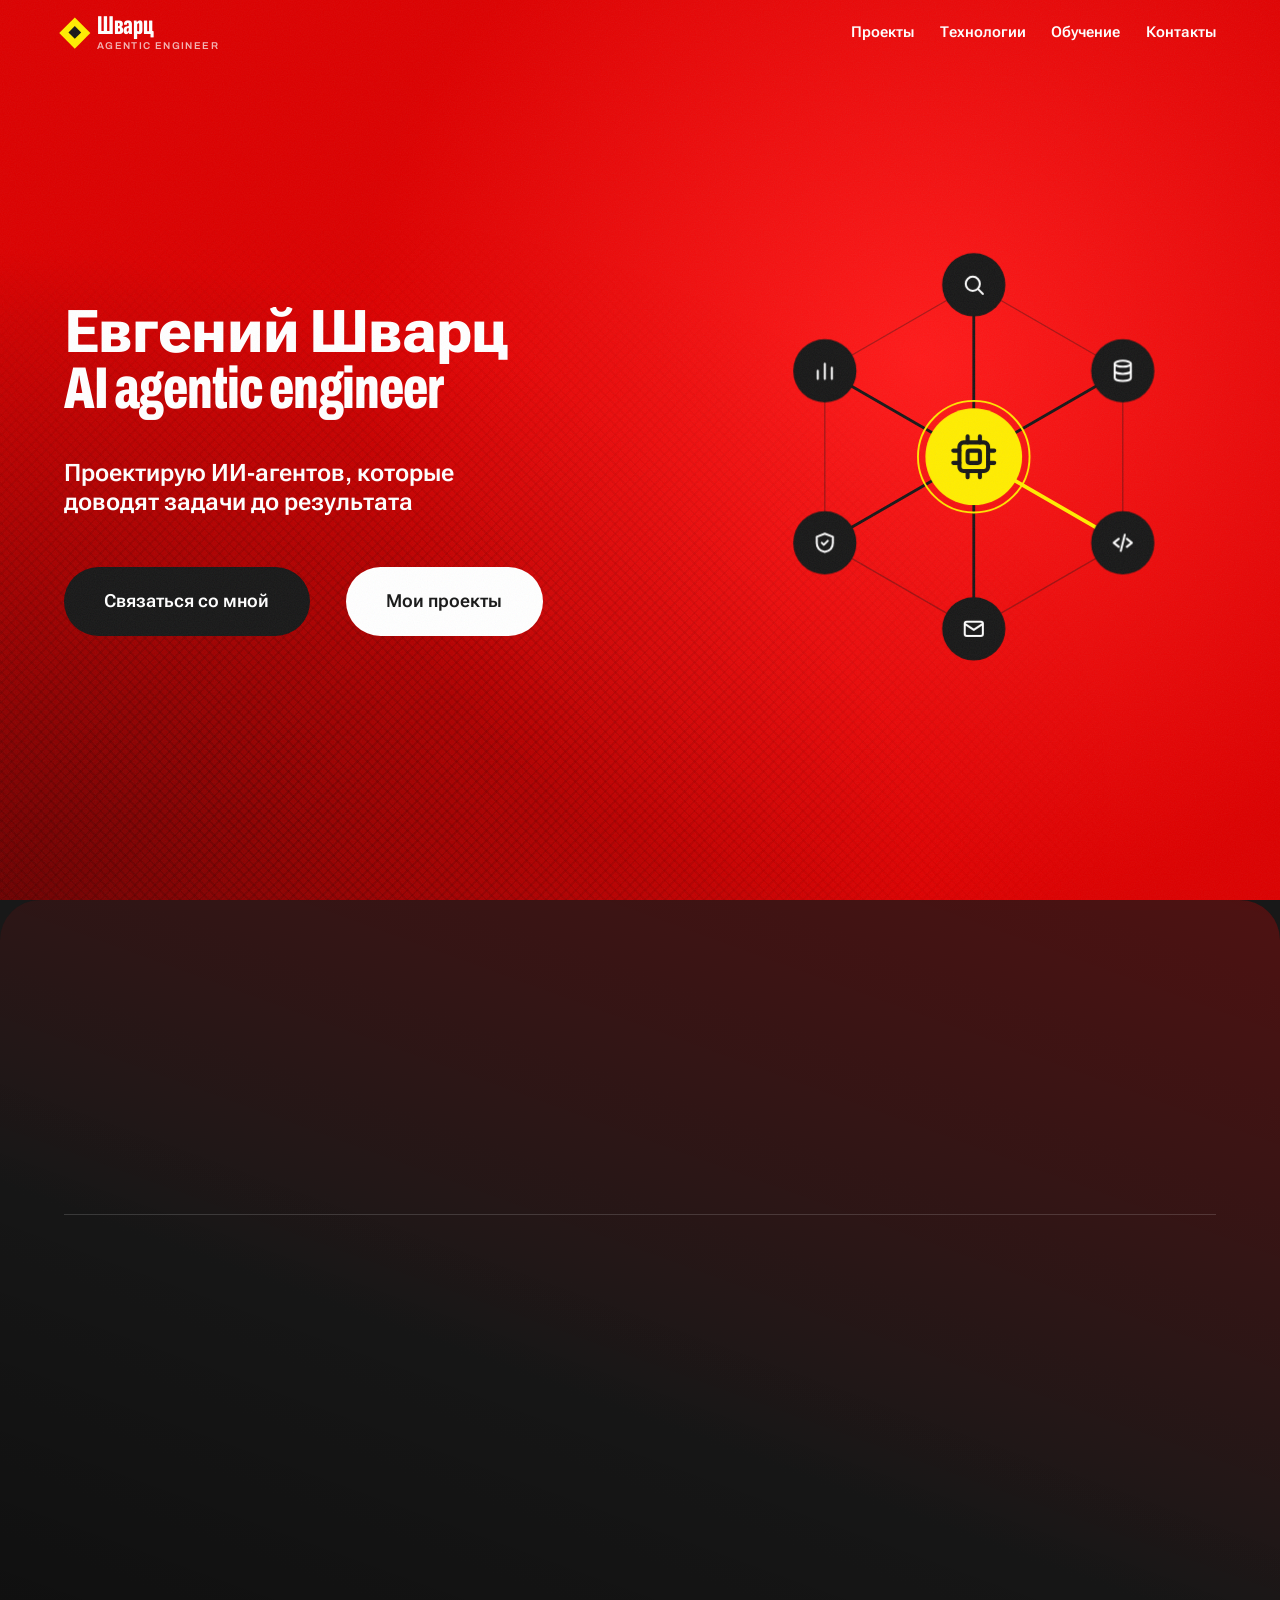
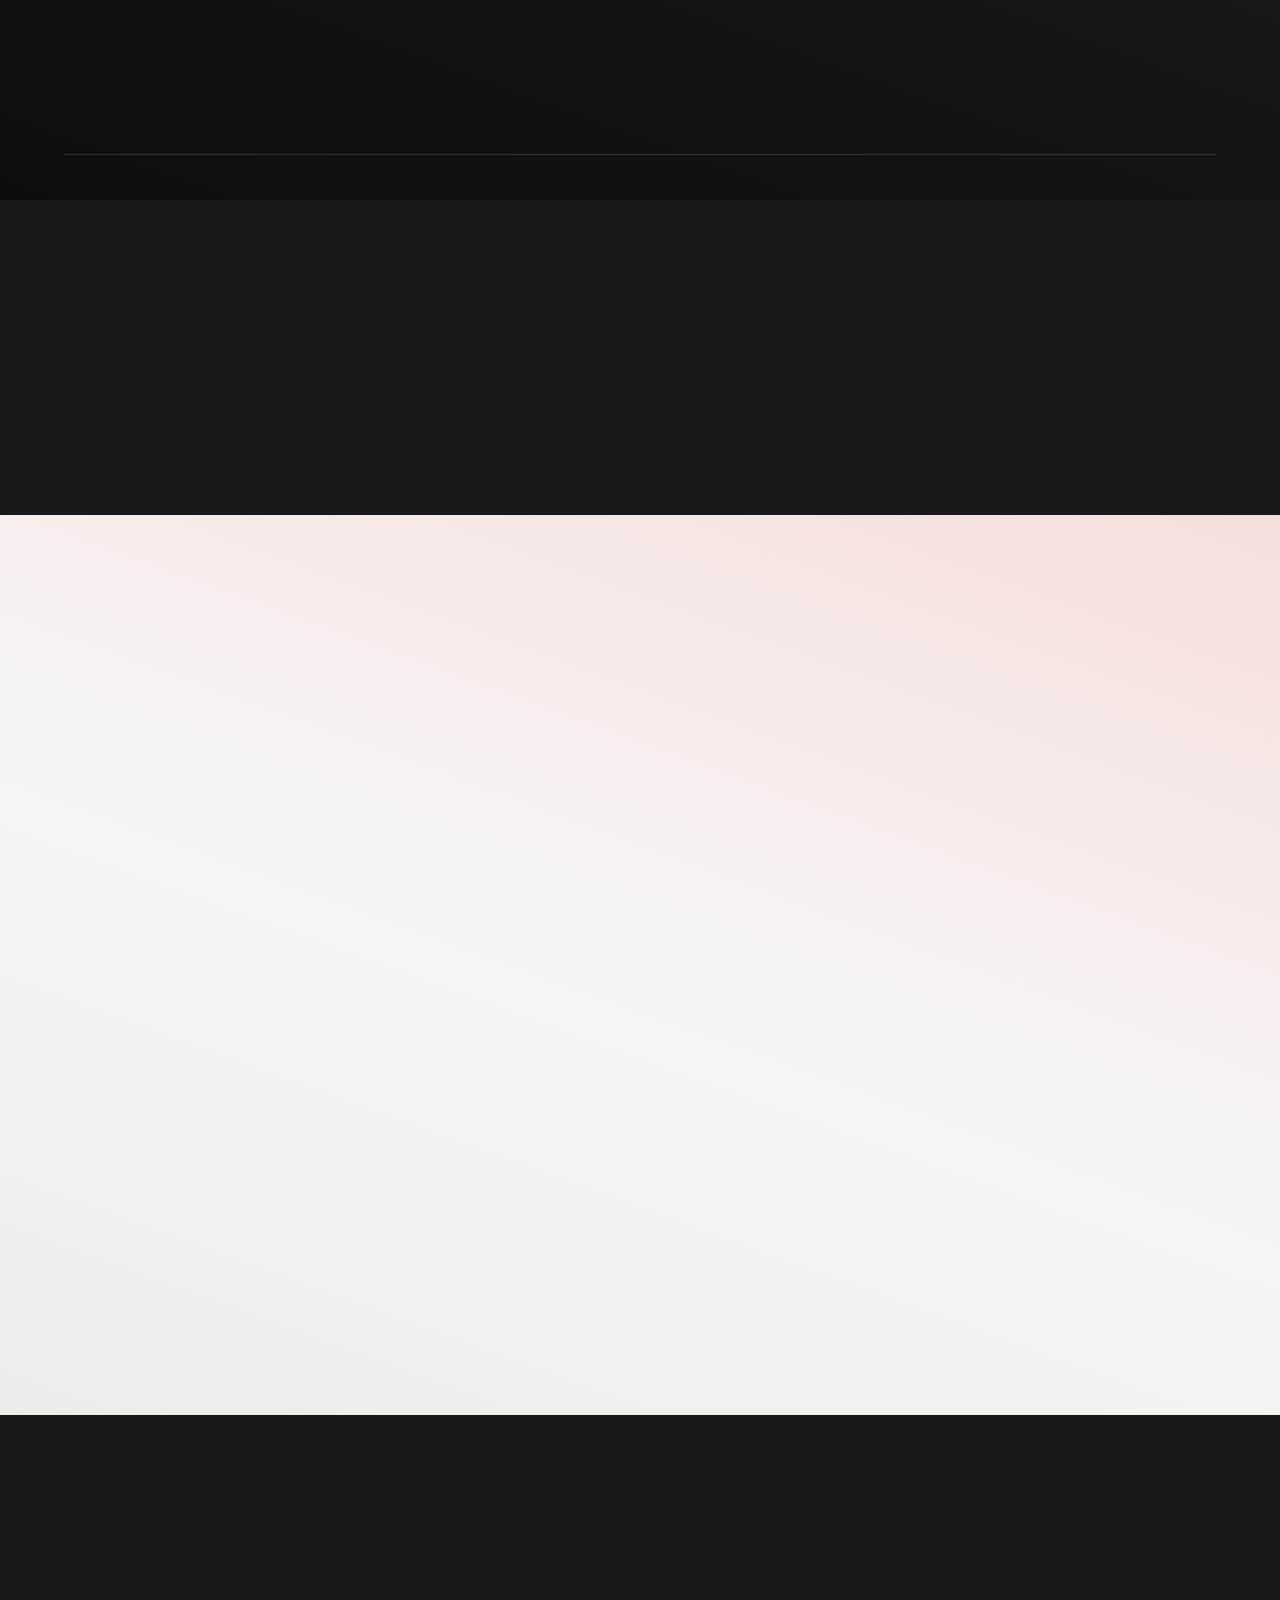
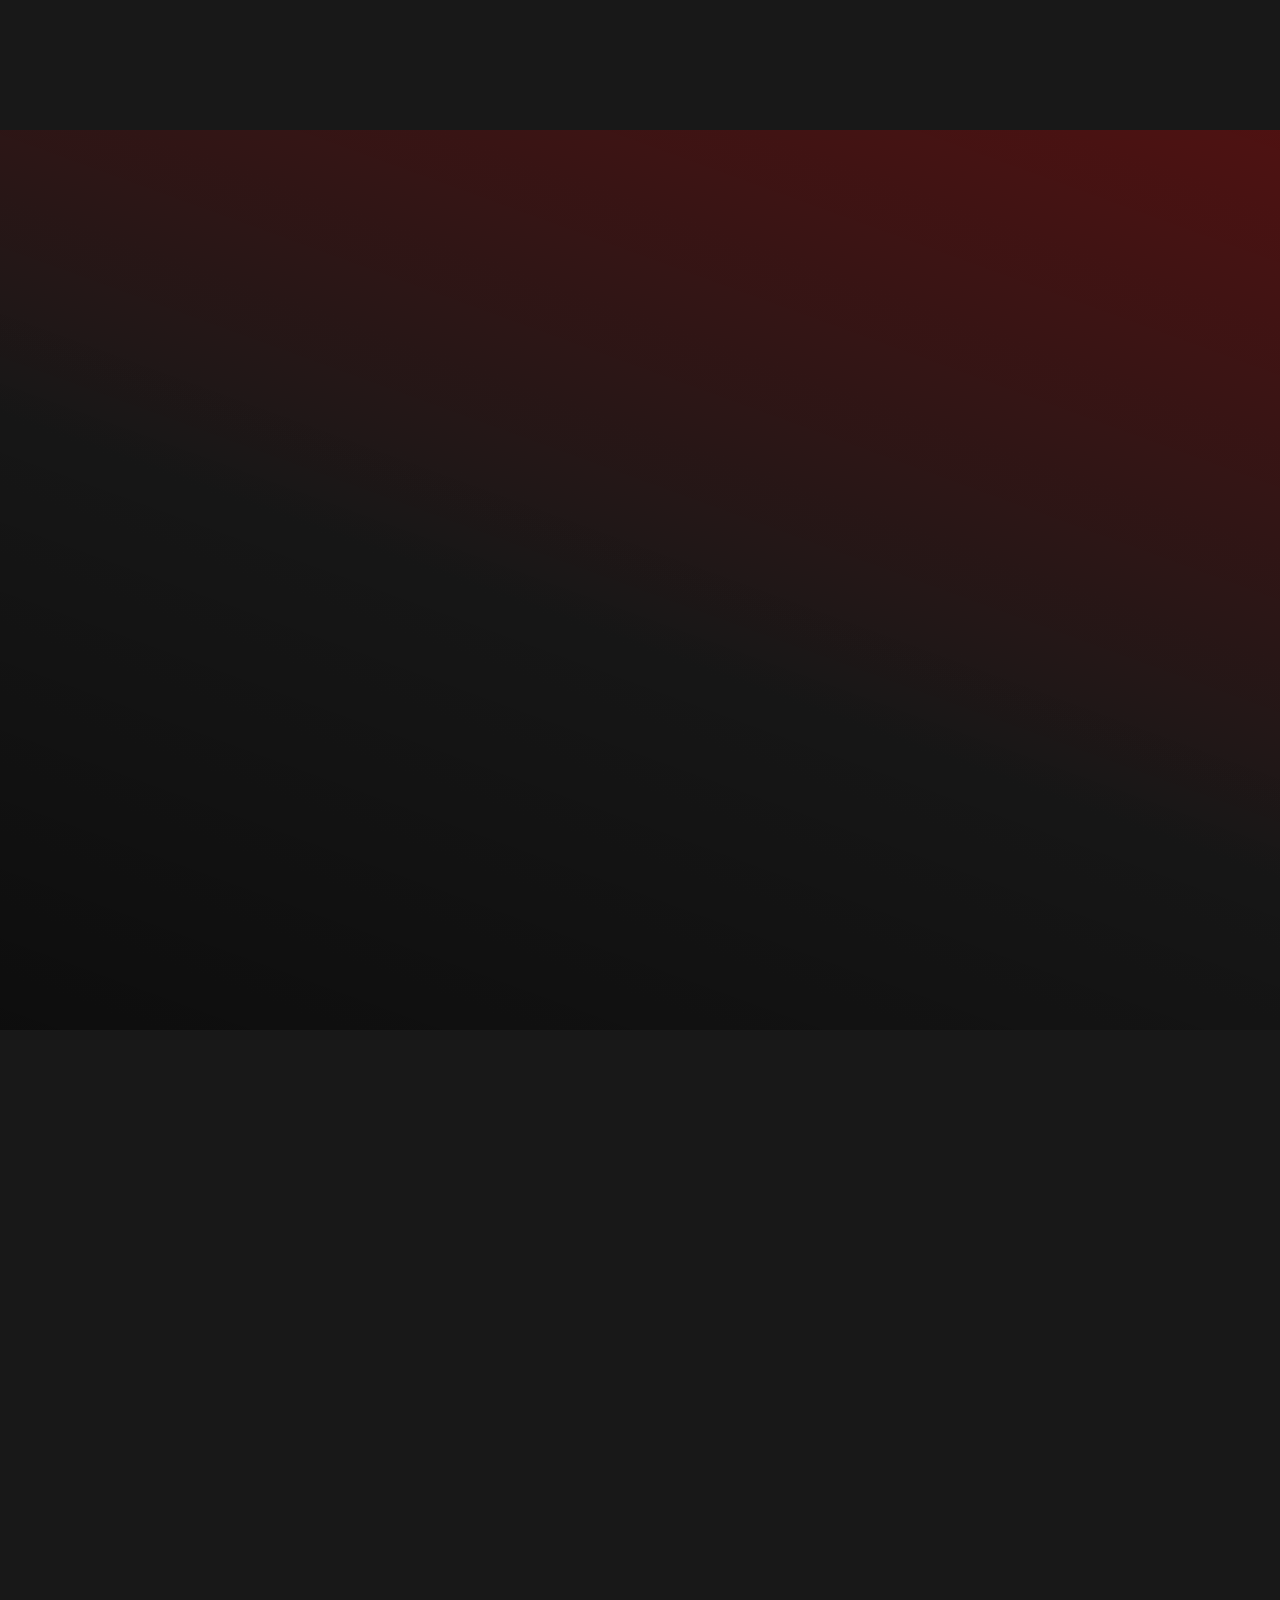
==== commit bfb47ee6: "Add files via upload" ====
--- a/index.html
+++ b/index.html
@@ -22,18 +22,19 @@
   <link rel="preload" href="fonts/archivo-latin.woff2" as="font" type="font/woff2" crossorigin>
   <link rel="preload" href="fonts/robotoflex-cyrillic.woff2" as="font" type="font/woff2" crossorigin>
   <link rel="preload" href="fonts/sofiasans-xcond-cyrillic.woff2" as="font" type="font/woff2" crossorigin>
-  <link rel="stylesheet" href="style.css?v=48">
+  <link rel="stylesheet" href="style.css?v=51">
   <!-- Обычные скрипты, а не модули: страница работает и при открытии файла напрямую (file://) -->
   <script src="js/core.js?v=48" defer></script>
   <script src="js/loader.js?v=48" defer></script>
   <script src="js/net.js?v=48" defer></script>
   <script src="js/cursor.js?v=48" defer></script>
   <script src="js/scramble.js?v=48" defer></script>
-  <script src="js/scroll.js?v=48" defer></script>
-  <script src="js/nav.js?v=48" defer></script>
+  <script src="js/scroll.js?v=49" defer></script>
+  <script src="js/nav.js?v=49" defer></script>
   <script src="js/skills.js?v=48" defer></script>
   <script src="js/easter.js?v=48" defer></script>
   <script src="js/footer.js?v=48" defer></script>
+  <script src="js/project-link.js?v=1" defer></script>
 </head>
 <body>
   <!-- Заставка: логотип появляется с «ударом», камера влетает в ромб,
@@ -60,6 +61,7 @@
     <nav class="nav__links" aria-label="Разделы">
       <a href="#projects">Проекты</a>
       <a href="#skills">Технологии</a>
+      <a href="#learning">Обучение</a>
       <a href="#contacts">Контакты</a>
     </nav>
     <button class="nav__menu" type="button" aria-expanded="false" aria-controls="menu" data-menu-toggle>
@@ -73,7 +75,8 @@
       <li><a href="#hero"><small>01</small>Главная</a></li>
       <li><a href="#projects"><small>02</small>Проекты</a></li>
       <li><a href="#skills"><small>03</small>Технологии</a></li>
-      <li><a href="#contacts"><small>04</small>Контакты</a></li>
+      <li><a href="#learning"><small>04</small>Обучение</a></li>
+      <li><a href="#contacts"><small>05</small>Контакты</a></li>
     </ol>
     <p class="menu__foot">hello@example.com</p>
   </div>
@@ -187,7 +190,7 @@
         </header>
 
         <div class="project-list">
-          <a class="project" href="https://github.com/your-name/support-agent" data-reveal>
+          <a class="project" href="support-agent.html" data-page data-reveal>
             <div class="project__top">
               <div class="project__icon" aria-hidden="true">
                 <svg viewBox="0 0 24 24"><path d="M21 12a8 8 0 0 1-11.6 7.1L4 20l1-4.6A8 8 0 1 1 21 12z"/><path d="M8.5 12h.01M12 12h.01M15.5 12h.01"/></svg>
@@ -206,7 +209,7 @@
             </div>
           </a>
 
-          <a class="project" href="https://github.com/your-name/review-agent" data-reveal>
+          <a class="project" href="review-agent.html" data-page data-reveal>
             <div class="project__top">
               <div class="project__icon" aria-hidden="true">
                 <svg viewBox="0 0 24 24"><path d="m8 8-5 4 5 4M16 8l5 4-5 4M14 4l-4 16"/></svg>
@@ -225,7 +228,7 @@
             </div>
           </a>
 
-          <a class="project" href="https://github.com/your-name/research-crew" data-reveal>
+          <a class="project" href="research-crew.html" data-page data-reveal>
             <div class="project__top">
               <div class="project__icon" aria-hidden="true">
                 <svg viewBox="0 0 24 24"><circle cx="11" cy="11" r="7"/><path d="m21 21-4.3-4.3"/></svg>
@@ -244,7 +247,7 @@
             </div>
           </a>
 
-          <a class="project" href="https://github.com/your-name/ops-autopilot" data-reveal>
+          <a class="project" href="ops-autopilot.html" data-page data-reveal>
             <div class="project__top">
               <div class="project__icon" aria-hidden="true">
                 <svg viewBox="0 0 24 24"><path d="M3 12h4l3-8 4 16 3-8h4"/></svg>
@@ -375,6 +378,27 @@
             </div>
             <p class="el-card__used"><span>В проектах</span><b data-c="used">Support Agent, Research Crew</b></p>
           </article>
+        </div>
+      </div>
+    </section>
+
+    <section class="section learning" data-theme="ink" id="learning" data-title="Обучение">
+      <div class="container learning__layout">
+        <header class="learning__intro">
+          <p class="learning__eyebrow" data-reveal>Практический курс · Agent security</p>
+          <h2 class="section__title" data-reveal>Обучение</h2>
+          <p data-reveal>Не просто теория: попробуйте взломать агента, разберитесь в причинах уязвимости и научитесь выстраивать защиту.</p>
+          <a class="btn btn--light learning__button" href="learning.html" data-reveal>Перейти к обучению <span aria-hidden="true">↗</span></a>
+          <small data-reveal>Доступ после оплаты · сейчас демо</small>
+        </header>
+        <div class="learning__course" data-reveal>
+          <div class="learning__course-head"><span>Модуль 01</span><span>3 практических урока</span></div>
+          <h3>Безопасность ИИ-агентов</h3>
+          <ol>
+            <li><span>01</span><p><b>Системный промпт</b><small>Утечка скрытых инструкций и защита данных</small></p><i aria-hidden="true">→</i></li>
+            <li><span>02</span><p><b>Документы и RAG</b><small>Непрямые инъекции через содержимое файлов</small></p><i aria-hidden="true">→</i></li>
+            <li><span>03</span><p><b>MCP-инструменты</b><small>Отравление ответов и строгие схемы данных</small></p><i aria-hidden="true">→</i></li>
+          </ol>
         </div>
       </div>
     </section>
@@ -409,16 +433,17 @@
           <li><a href="#hero">Главная</a></li>
           <li><a href="#projects">Проекты</a></li>
           <li><a href="#skills">Технологии</a></li>
+          <li><a href="#learning">Обучение</a></li>
           <li><a href="#contacts">Контакты</a></li>
         </ul>
       </div>
       <div class="footer__col">
         <h3>Проекты</h3>
         <ul>
-          <li><a href="https://github.com/your-name/support-agent">Support Agent</a></li>
-          <li><a href="https://github.com/your-name/review-agent">Review Agent</a></li>
-          <li><a href="https://github.com/your-name/research-crew">Research Crew</a></li>
-          <li><a href="https://github.com/your-name/ops-autopilot">Ops Autopilot</a></li>
+          <li><a href="support-agent.html">Support Agent</a></li>
+          <li><a href="review-agent.html">Review Agent</a></li>
+          <li><a href="research-crew.html">Research Crew</a></li>
+          <li><a href="ops-autopilot.html">Ops Autopilot</a></li>
         </ul>
       </div>
       <div class="footer__col">
--- a/style.css
+++ b/style.css
@@ -1,986 +1,1062 @@
-/* Порядок слоёв: каждый следующий сильнее предыдущего — новые стили не конфликтуют */
-@layer tokens, base, layout, components, sections, motion;
-
-/* ---------- 1. Токены: единственное место, где живут цвета, шрифт и размеры ---------- */
-@layer tokens {
-  :root {
-    --rosso: #dc0000;      /* Rosso Corsa */
-    --giallo: #ffed00;     /* Giallo Modena */
-    --ink: #181818;
-    --paper: #f7f7f5;
-
-    --font: "Archivo", "Cyr", system-ui, sans-serif;
-    /* Всего два стиля: display — узкий жирный (заголовки), text — обычный (всё остальное) */
-    --display-stretch: 65%;
-    --text-stretch: 100%;
-    --measure: 34rem;      /* единая ширина всех текстовых блоков секции */
-
-    --step-0: clamp(1rem, 0.95rem + 0.25vw, 1.15rem);
-    --step-1: clamp(1.25rem, 1.05rem + 1vw, 1.9rem);
-    --step-hero: clamp(3rem, 1.2rem + 8.2vw, 9rem);
-
-    --gutter: clamp(1.25rem, 5vw, 5rem);
-    --section-space: clamp(4rem, 10vw, 9rem);
-    --ease: cubic-bezier(.2, .8, .2, 1);
-  }
-
-  /* Темы секций: сайт растёт — меняется только data-theme */
-  [data-theme="rosso"] { --bg: var(--rosso); --fg: #fff;        --accent: var(--giallo); --on-accent: var(--ink); --glow: rgb(255 255 255 / .16); }
-  [data-theme="ink"]   { --bg: var(--ink);   --fg: #fff;        --accent: var(--rosso);  --on-accent: #fff;       --glow: rgb(220 0 0 / .28); }
-  [data-theme="paper"] { --bg: var(--paper); --fg: var(--ink);  --accent: var(--rosso);  --on-accent: #fff;       --glow: rgb(220 0 0 / .10); }
-  /* Насколько темнеет угол фона секции — как тень на первом экране */
-  [data-theme="rosso"] { --shade: rgb(0 0 0 / .28); }
-  [data-theme="ink"]   { --shade: rgb(0 0 0 / .45); }
-  [data-theme="paper"] { --shade: rgb(24 24 24 / .05); }
-}
-
-/* Шрифт лежит в проекте: страница не зависит от Google Fonts и выглядит одинаково везде */
-@font-face {
-  font-family: "Archivo";
-  font-style: normal;
-  font-weight: 300 900;
-  font-stretch: 62% 125%;
-  font-display: swap;
-  src: url("fonts/archivo-latin.woff2") format("woff2");
-  unicode-range: U+0000-00FF, U+0131, U+0152-0153, U+02BB-02BC, U+02C6, U+02DA, U+02DC, U+0304, U+0308, U+0329, U+2000-206F, U+20AC, U+2122, U+2191, U+2193, U+2212, U+2215, U+FEFF, U+FFFD;
-}
-@font-face {
-  font-family: "Archivo";
-  font-style: normal;
-  font-weight: 300 900;
-  font-stretch: 62% 125%;
-  font-display: swap;
-  src: url("fonts/archivo-latin-ext.woff2") format("woff2");
-  unicode-range: U+0100-02BA, U+02BD-02C5, U+02C7-02CC, U+02CE-02D7, U+02DD-02FF, U+1D00-1DBF, U+1E00-1E9F, U+1EF2-1EFF, U+2020, U+20A0-20AB, U+20AD-20C4, U+2113, U+2C60-2C7F, U+A720-A7FF;
-}
-/* В Archivo нет кириллицы — браузер берёт её из следующего в списке семейства «Cyr».
-   В нём два файла, и нужный выбирается по font-stretch: узкий display-стиль (65%) — Sofia Sans Extra Condensed,
-   обычный текст (100%) — Roboto Flex */
-@font-face {
-  font-family: "Cyr";
-  font-style: normal;
-  font-weight: 1 1000;
-  font-stretch: 50% 74%;
-  font-display: swap;
-  src: url("fonts/sofiasans-xcond-cyrillic.woff2") format("woff2");
-  unicode-range: U+0301, U+0400-045F, U+0490-0491, U+04B0-04B1, U+2116;
-}
-@font-face {
-  font-family: "Cyr";
-  font-style: normal;
-  font-weight: 100 1000;
-  font-stretch: 75% 151%;
-  font-display: swap;
-  src: url("fonts/robotoflex-cyrillic.woff2") format("woff2");
-  unicode-range: U+0301, U+0400-045F, U+0490-0491, U+04B0-04B1, U+2116;
-}
-/* ---------- 2. База ---------- */
-@layer base {
-  *, *::before, *::after { box-sizing: border-box; margin: 0; }
-  html { scroll-behavior: smooth; color-scheme: dark; }
-  /* Пока идёт прелоадер, страница не прокручивается */
-  .is-loading, .is-loading body { overflow: hidden; }
-  /* Свой курсор заменяет системный */
-  .has-cursor, .has-cursor * { cursor: none !important; }
-  /* Фокус, перенесённый скриптом в секцию после перехода, не рисует рамку */
-  [tabindex="-1"]:focus { outline: none; }
-  kbd {
-    font: 600 .85em/1 ui-monospace, "Cascadia Code", Consolas, monospace;
-    padding: .2em .45em;
-    border: 1px solid currentColor;
-    border-radius: .35em;
-    opacity: .8;
-  }
-  body {
-    font-family: var(--font);
-    font-size: var(--step-0);
-    line-height: 1.55;
-    background: var(--ink);
-    color: #fff;
-    font-stretch: var(--text-stretch);
-    -webkit-font-smoothing: antialiased;
-    text-rendering: optimizeLegibility;
-  }
-  ::selection { background: var(--giallo); color: var(--ink); }
-  :focus-visible { outline: 3px solid var(--giallo); outline-offset: 4px; }
-}
-
-/* ---------- 3. Макет: общий каркас любой секции ---------- */
-@layer layout {
-  .section {
-    position: relative;
-    isolation: isolate;
-    min-height: 100svh;
-    padding: var(--section-space) var(--gutter);
-    /* Цвет темы с лёгким диагональным градиентом: светлее справа вверху, темнее слева внизу */
-    background:
-      linear-gradient(200deg, var(--glow) 0%, transparent 55%),
-      linear-gradient(20deg, var(--shade) 0%, transparent 55%),
-      var(--bg);
-    color: var(--fg);
-    overflow: clip;
-  }
-  .section__title {
-    font-size: var(--step-hero);
-    font-weight: 800;
-    font-stretch: var(--display-stretch);
-    line-height: .9;
-    letter-spacing: -.02em;
-    text-wrap: balance;
-  }
-}
-
-/* ---------- 4. Компоненты ---------- */
-@layer components {
-  .btn {
-    position: relative;
-    display: inline-flex; align-items: center;
-    padding: 1.1em 2.2em;
-    border-radius: 999px;
-    background: var(--ink);
-    color: #fff;
-    font-weight: 600;
-    text-decoration: none;
-    overflow: hidden;
-    isolation: isolate;
-    transition: color .35s var(--ease), transform .35s var(--ease);
-  }
-  /* Жёлтая заливка выезжает снизу */
-  .btn::before {
-    content: "";
-    position: absolute; inset: 0; z-index: -1;
-    background: var(--accent);
-    transform: translateY(101%);
-    border-radius: 50% 50% 0 0 / 100% 100% 0 0;
-    transition: transform .5s var(--ease), border-radius .5s var(--ease);
-  }
-  .btn:hover, .btn:focus-visible { color: var(--on-accent); }
-  .btn:hover::before, .btn:focus-visible::before { transform: translateY(0); border-radius: 0; }
-  .btn:active { transform: scale(.97); }
-
-  /* Вторая кнопка: белая заливка, тёмный текст; при наведении заливается жёлтым, как основная */
-  .btn--light {
-    background: #fff;
-    color: var(--ink);
-  }
-}
-
-@layer components {
-  .actions { display: flex; flex-wrap: wrap; align-items: center; gap: 1.5rem 2.25rem; }
-  .link-next {
-    position: relative;
-    color: inherit;
-    font-weight: 600;
-    text-decoration: none;
-    padding-block: .3em;
-  }
-  /* Линия под ссылкой растёт слева направо */
-  .link-next::after {
-    content: "";
-    position: absolute; left: 0; bottom: 0;
-    width: 100%; height: 2px;
-    background: var(--accent);
-    transform: scaleX(.25); transform-origin: left;
-    transition: transform .5s var(--ease);
-  }
-  .link-next:hover::after, .link-next:focus-visible::after { transform: scaleX(1); }
-}
-
-/* ---------- 5. Секции ---------- */
-@layer sections {
-  .hero {
-    /* Секция ровно в один экран: отступы зависят от высоты окна */
-    height: 100svh;
-    min-height: 0;
-    padding-block: clamp(1.25rem, 5svh, 4rem);
-    /* На широких мониторах контент не расползается шире 1440px */
-    padding-inline: max(var(--gutter), (100% - 1440px) / 2);
-    /* Глубокий Rosso Corsa: свет справа за графом, тёмные края */
-    background:
-      radial-gradient(60rem circle at 72% 40%, #ff1a1a 0%, transparent 60%),
-      radial-gradient(120% 120% at 0% 100%, #6e0000 0%, transparent 60%),
-      var(--rosso);
-    display: grid;
-    grid-template-columns: minmax(0, 1.25fr) minmax(0, 1fr);
-    align-items: center;
-    gap: clamp(2rem, 5vw, 5rem);
-  }
-  .hero__title {
-    /* Ограничен и по ширине, и по высоте окна — заголовок не вылезает за экран */
-    /* Размер подобран так, чтобы «AI agentic engineer» влезал в колонку одной строкой */
-    font-size: clamp(2.25rem, min(4.6vw, 10svh), 4.8rem);
-    font-weight: 800;
-    font-stretch: var(--text-stretch);
-    line-height: .88;
-    letter-spacing: -.015em;
-    text-transform: none;
-    margin-bottom: clamp(1.5rem, 4.5svh, 3rem);
-  }
-  /* Маска для анимации появления: запас снизу, чтобы не обрезались хвосты g, у, р */
-  .line { display: block; overflow: clip; padding-bottom: .22em; margin-bottom: -.16em; }
-  .line > span { display: block; }
-  /* «AI agentic engineer» — узким начертанием и всегда в одну строку */
-  .hero__title .line + .line { white-space: nowrap; font-stretch: var(--display-stretch); }
-
-  .hero__sub {
-    max-width: var(--measure);
-    font-size: clamp(1.1rem, min(1.9vw, 3.6svh), 1.9rem);
-    font-weight: 600;
-    line-height: 1.2;
-    text-wrap: balance;      /* строки заголовка почти одинаковой длины */
-    margin-bottom: clamp(1.75rem, 5.5svh, 3.25rem);
-  }
-
-  /* Фон: карбоновое плетение и два блика, скользящие по кузову */
-  .hero__bg { position: absolute; inset: 0; z-index: -2; overflow: clip; pointer-events: none; }
-  .hero__bg::before {
-    content: ""; position: absolute; inset: 0;
-    background:
-      repeating-linear-gradient(45deg,  rgb(0 0 0 / .13) 0 2px, transparent 2px 7px),
-      repeating-linear-gradient(-45deg, rgb(0 0 0 / .13) 0 2px, transparent 2px 7px);
-    mask-image: radial-gradient(90% 90% at 20% 90%, #000 0%, transparent 75%);
-  }
-  .hero__bg i {
-    position: absolute; top: -20%; left: 0;
-    width: 16vw; height: 140%;
-    background: linear-gradient(90deg, transparent, rgb(255 255 255 / .13), transparent);
-    transform: translateX(-30vw) skewX(-22deg);
-    animation: sweep 11s var(--ease) infinite;
-  }
-  .hero__bg i + i { width: 5vw; opacity: .7; animation-delay: .6s; }
-  @keyframes sweep { 0% { transform: translateX(-30vw) skewX(-22deg); } 55%, 100% { transform: translateX(130vw) skewX(-22deg); } }
-
-  /* Сеть агентов: линии, узлы с иконками, состояния «ожидает / работает / готово» */
-  .net { justify-self: end; align-self: center; width: 100%; height: auto; max-height: 78svh; overflow: visible; translate: 0 -15px; }
-  .link { stroke: var(--ink); stroke-width: 3; transition: stroke .3s, stroke-width .3s; }
-  .link.weak { stroke-width: 1.5; opacity: .35; }
-  .link.on { stroke: var(--giallo); stroke-width: 4; }
-  .packet { fill: var(--giallo); }
-
-  .node__bg { fill: var(--ink); transition: fill .35s; }
-  .node__icon, .core-icon { fill: none; stroke: #fff; stroke-width: 2; stroke-linecap: round; stroke-linejoin: round; transition: stroke .35s; }
-  .node__ring { fill: none; stroke: #fff; stroke-width: 2; stroke-dasharray: 6 8; opacity: 0; transition: opacity .3s; }
-  .node__badge { opacity: 0; transition: opacity .3s; }
-  .node__badge circle { fill: #fff; }
-  .node__badge path { fill: none; stroke: var(--ink); stroke-width: 2.5; stroke-linecap: round; stroke-linejoin: round; }
-  .node__label { font-family: var(--font); font-size: 15px; font-weight: 600; fill: #fff; text-anchor: middle; opacity: 0; transition: opacity .35s; }
-
-  .node[data-state="work"] .node__bg, .node[data-state="done"] .node__bg { fill: var(--giallo); }
-  .node[data-state="work"] .node__icon, .node[data-state="done"] .node__icon { stroke: var(--ink); }
-  .node[data-state="work"] .node__ring { opacity: 1; animation: spin 2.4s linear infinite; transform-box: fill-box; transform-origin: center; }
-  .node[data-state="done"] .node__badge { opacity: 1; }
-  .node[data-state="work"] .node__label, .node[data-state="done"] .node__label { opacity: 1; }
-
-  .core { fill: var(--giallo); transform-box: fill-box; transform-origin: center; }
-  .core.bump { animation: bump .5s var(--ease); }
-  .core-icon { stroke: var(--ink); }
-  .core-ring { fill: none; stroke: var(--giallo); stroke-width: 2; transform-box: fill-box; transform-origin: center; }
-  @keyframes spin { to { transform: rotate(1turn); } }
-  @keyframes bump { 40% { transform: scale(1.12); } }
-
-  /* Футер */
-  .footer {
-        position: relative; isolation: isolate;
-    display: grid; gap: clamp(1.75rem, 4svh, 3rem);
-    padding: clamp(2.5rem, 7svh, 4.5rem) var(--gutter) clamp(1.25rem, 3vw, 2rem);
-    background:
-      linear-gradient(200deg, var(--glow) 0%, transparent 55%),
-      linear-gradient(20deg, var(--shade) 0%, transparent 55%),
-      var(--bg);
-    color: var(--fg);
-  }
-  .footer__main { display: grid; grid-template-columns: minmax(0, 1.4fr) minmax(0, 1fr); gap: 2rem clamp(2rem, 6vw, 6rem); align-items: end; }
-  /* Статус «открыт к проектам»: жёлтая точка с расходящимся кольцом */
-  .footer__status {
-    display: inline-flex; align-items: center; gap: .65em;
-    margin-bottom: 1.25rem; padding: .45em 1em;
-    border-radius: 999px; background: rgb(0 0 0 / .2);
-    font-size: .85rem; font-weight: 600;
-  }
-  .footer__status i { position: relative; width: .55em; aspect-ratio: 1; border-radius: 50%; background: var(--giallo); }
-  .footer__status i::after { content: ""; position: absolute; inset: 0; border-radius: 50%; background: inherit; animation: ping 2s var(--ease) infinite; }
-  @keyframes ping { 75%, 100% { transform: scale(2.8); opacity: 0; } }
-  .footer__title {
-    font-size: clamp(2rem, 3.6vw, 3.5rem);
-    font-weight: 800; font-stretch: var(--display-stretch);
-    line-height: .95; letter-spacing: -.01em; text-wrap: balance;
-  }
-  .footer__text { max-width: var(--measure); margin-top: 1rem; opacity: .75; text-wrap: pretty; }
-  .footer__actions { margin-top: clamp(1.25rem, 3vw, 2rem); gap: .75rem; }
-  .btn svg { width: 1.1em; height: 1.1em; margin-left: .65em; flex-shrink: 0; fill: none; stroke: currentColor; stroke-width: 2; stroke-linecap: round; stroke-linejoin: round; }
-  button.btn { border: 0; font: inherit; font-weight: 600; cursor: pointer; }
-
-  /* «Сейчас»: где я, который час и как работаю — строки с линиями, как в карточке компании */
-  .footer__now { border-top: 1px solid rgb(255 255 255 / .25); }
-  .footer__now > div { display: flex; justify-content: space-between; align-items: baseline; gap: 1rem; padding: .7rem 0; border-bottom: 1px solid rgb(255 255 255 / .25); }
-  .footer__now dt { opacity: .7; }
-  .footer__now dd { margin: 0; font-weight: 600; text-align: right; font-variant-numeric: tabular-nums; }
-  .footer__now dd span { margin-left: .25em; font-weight: 500; opacity: .6; }
-
-  /* Карта сайта: три равные колонки, каждая по центру своей трети — строки стоят ровно напротив друг друга */
-  .footer__cols {
-    display: grid; grid-template-columns: repeat(3, minmax(0, 1fr)); justify-items: center; gap: 2rem;
-    padding-top: clamp(1.5rem, 3vw, 2.25rem);
-    border-top: 1px solid rgb(255 255 255 / .25);
-  }
-  .footer__col h3 { margin-bottom: .85rem; font-size: .78rem; font-weight: 700; letter-spacing: .08em; text-transform: uppercase; opacity: .6; }
-  .footer__col ul { list-style: none; padding: 0; display: grid; gap: .4rem; justify-items: start; }
-  /* Подчёркивание жёлтым растёт слева направо */
-  .footer__col a {
-    color: inherit; font-weight: 600; text-decoration: none;
-    background: linear-gradient(var(--accent), var(--accent)) 0 100% / 0 2px no-repeat;
-    transition: background-size .4s var(--ease);
-  }
-  .footer__col a:hover, .footer__col a:focus-visible { background-size: 100% 2px; }
-  .footer__copy { font-size: .9em; opacity: .6; }
-
-  /* Планшет (768–1024px): граф сбоку, как на десктопе. Колонка текста узкая —
-     заголовок по ширине колонки, кнопки компактнее, чтобы стояли в ряд */
-  @media (max-width: 64rem) {
-    .hero__title { font-size: min(5.9vw, 10svh); }
-    .actions { gap: .75rem; max-width: 34rem; }
-    .btn { padding: 1em 1.3em; }
-    /* Кнопки тянутся: влезают — делят строку, не влезают — каждая на всю ширину, одинаковые */
-    .actions .btn { flex: 1 1 auto; justify-content: center; }
-  }
-  /* Телефон (до 768px): граф сверху, текст сразу под ним — вместе по центру экрана */
-  @media (max-width: 47.99rem) {
-    .hero {
-      grid-template-columns: 1fr;
-      align-content: center;
-      gap: clamp(1rem, 3svh, 1.75rem);
-      height: auto; min-height: 100svh;
-    }
-    .net { order: -1; justify-self: center; width: min(100%, 44svh); max-height: none; translate: none; }
-    /* Крупный заголовок: имя само переносится на две строки, «AI agentic engineer» — ровно по ширине экрана */
-    .hero__title { font-size: clamp(2rem, min(13vw, 8svh), 5rem); margin-bottom: 1.25rem; }
-    .hero__sub { font-size: clamp(1.05rem, 4.2vw, 1.5rem); margin-bottom: 1.75rem; }
-    .actions .btn { padding: 1em 1.5em; }
-  }
-  @media (max-width: 52rem) {
-    .footer__main { grid-template-columns: 1fr; }
-  }
-  @media (max-width: 30rem) {
-    .footer__cols { grid-template-columns: repeat(2, minmax(0, 1fr)); justify-items: start; gap: 1.75rem 1rem; }
-  }
-}
-
-@layer sections {
-  /* Базовая ширина контента секции */
-  .container { width: 100%; max-width: 1200px; margin-inline: auto; }
-
-  /* Секция ровно в экран: заголовок занимает сколько нужно, панели — всё остальное */
-  .projects {
-    display: flex; flex-direction: column;
-    /* Фиксированная высота: содержимое панелей во время анимации не растягивает секцию и страница не прыгает */
-    height: 100svh;
-    min-height: 40rem;
-    /* Сверху — место под фиксированную навигацию: при переходе секция видна целиком */
-    padding-block: max(5.5rem, 10svh) clamp(1.5rem, 5svh, 4rem);
-  }
-  .projects .container { flex: 1; min-height: 0; display: flex; flex-direction: column; gap: clamp(1.5rem, 5svh, 3.5rem); }
-  .projects__head { display: flex; flex-direction: column; gap: clamp(.75rem, 2svh, 1.25rem); }
-  .projects__title {
-    font-size: clamp(3rem, min(8vw, 11svh), 8rem);
-    font-weight: 800; font-stretch: var(--display-stretch);
-    line-height: .88; letter-spacing: -.015em;
-  }
-  /* Подводка в одну строку под заголовком — экономит высоту экрана */
-  .projects__intro { max-width: 48rem; font-size: var(--step-1); font-weight: 500; line-height: 1.25; text-wrap: balance; opacity: .8; }
-
-  /* Панели в ряд: открытая растягивается за счёт flex-grow */
-  .project-list {
-    display: flex;
-    flex: 1;
-    min-height: 24rem;
-    border-block: 1px solid rgb(255 255 255 / .15);
-    /* Раскрытие панели пересчитывает раскладку только внутри списка, а не всей страницы */
-    contain: layout paint;
-  }
-
-  .project {
-    --open: 0;
-    position: relative;
-    flex: 1 1 0;
-    min-width: 0;
-    display: flex; flex-direction: column; justify-content: space-between;
-    padding: clamp(1.25rem, 2vw, 2rem);
-    color: inherit;
-    text-decoration: none;
-    overflow: hidden;
-    isolation: isolate;
-    contain: layout paint;
-    /* Плавный разгон и торможение: панели не «прыгают» при переключении */
-    --ease-panel: cubic-bezier(.65, 0, .35, 1);
-    transition: flex-grow 1.1s var(--ease-panel);
-  }
-  .project + .project { border-left: 1px solid rgb(255 255 255 / .15); }
-
-  /* Открыта наведённая панель, а пока мышь вне списка — первая */
-  .project:hover,
-  .project:focus-visible,
-  .project-list:not(:hover):not(:focus-within) .project:first-child { --open: 1; flex-grow: 3.2; }
-  /* Небольшая пауза перед раскрытием: при быстром проходе мышью панели не дёргаются */
-  .project:hover, .project:hover::before { transition-delay: .12s; }
-
-  /* Красная заливка выезжает снизу, как у кнопки */
-  .project::before {
-    content: "";
-    position: absolute; inset: 0; z-index: -1;
-    background: var(--rosso);
-    transform: translateY(calc((1 - var(--open)) * 101%));
-    border-radius: calc((1 - var(--open)) * 50%) calc((1 - var(--open)) * 50%) 0 0 / calc((1 - var(--open)) * 30%) calc((1 - var(--open)) * 30%) 0 0;
-    transition: transform 1s var(--ease-panel), border-radius 1s var(--ease-panel);
-  }
-  .project:focus-visible { outline-offset: -4px; }
-
-  .project__top { display: flex; align-items: center; justify-content: space-between; gap: 1rem; }
-  .project__num { font-weight: 700; font-size: .95rem; letter-spacing: .08em; opacity: .5; }
-
-  /* Иконка в круге — как узлы сети в первой секции */
-  .project__icon {
-    width: 3.25rem; aspect-ratio: 1;
-    flex-shrink: 0;
-    border-radius: 50%;
-    background: rgb(255 255 255 / .1);
-    display: flex; align-items: center; justify-content: center;
-    transition: background .35s;
-  }
-  .project__icon svg { width: 1.5rem; fill: none; stroke: #fff; stroke-width: 2; stroke-linecap: round; stroke-linejoin: round; transition: stroke .35s; }
-
-  .project__body { display: flex; flex-direction: column; gap: 1.25rem; }
-  .project__name {
-    font-size: clamp(2rem, 3.4vw, 2.9rem);
-    font-weight: 800; font-stretch: var(--display-stretch);
-    line-height: .92; letter-spacing: -.01em;
-    /* Перенос по словам всегда одинаковый — название не прыгает, пока панель меняет ширину */
-    width: min-content;
-  }
-
-  /* Описание фиксированной ширины проявляется, когда панель открыта */
-  .project__more {
-    display: flex; flex-direction: column; gap: 1.25rem;
-    width: 100%;
-    max-height: calc(var(--open) * 16rem);
-    overflow: hidden;
-    opacity: var(--open);
-    transform: translateY(calc((1 - var(--open)) * 1rem));
-    transition: opacity .4s, transform .7s var(--ease), max-height 1.1s var(--ease-panel);
-  }
-  /* Текст проявляется, когда панель уже почти раскрылась */
-  .project:hover .project__more, .project:focus-visible .project__more,
-  .project-list:not(:hover):not(:focus-within) .project:first-child .project__more { transition: opacity .6s .5s, transform .8s .5s var(--ease), max-height 1.1s var(--ease-panel); }
-  /* Ширина текста постоянная (если панель позволяет) — строки не перестраиваются во время анимации */
-  /* По ширине без переносов: строки подлиннее и аккуратная разбивка, чтобы пробелы не раздувались */
-  .project__text { width: 30rem; max-width: 100%; text-align: justify; hyphens: none; text-wrap: pretty; opacity: .9; }
-
-  .project__foot { display: flex; align-items: center; justify-content: space-between; gap: 1rem; }
-  .project__stack { font-size: .9em; font-weight: 600; opacity: .7; }
-
-  /* Круглая кнопка со стрелкой, нарисованной через clip-path */
-  .project__go {
-    flex-shrink: 0;
-    width: 3rem; aspect-ratio: 1;
-    border-radius: 50%;
-    background: var(--giallo);
-    display: flex; align-items: center; justify-content: center;
-    transition: transform .6s var(--ease);
-  }
-  .project__go::before {
-    content: "";
-    width: 38%; aspect-ratio: 1;
-    background: var(--ink);
-    clip-path: polygon(0 40%, 62% 40%, 62% 10%, 100% 50%, 62% 90%, 62% 60%, 0 60%);
-  }
-  .project:hover .project__go { transform: rotate(-45deg); }
-  .project:hover .project__icon { background: var(--giallo); }
-  .project:hover .project__icon svg { stroke: var(--ink); }
-
-  /* Планшет и телефон: панели друг под другом, всё раскрыто */
-  @media (max-width: 60rem) {
-    .projects { height: auto; }
-    .project-list { flex-direction: column; flex: none; min-height: 0; border-bottom: 0; }
-    .project, .project:hover, .project:focus-visible,
-    .project-list:not(:hover):not(:focus-within) .project:first-child { --open: 0; flex: none; gap: 2rem; }
-    .project + .project { border-left: 0; }
-    .project { border-bottom: 1px solid rgb(255 255 255 / .15); }
-    .project:hover { --open: 1; }
-    .project__more { opacity: 1; transform: none; width: auto; max-height: none; }
-    /* Ограничиваем только текст — строка со стеком и кнопкой идёт на всю ширину */
-    .project__text { width: auto; max-width: 34rem; }
-    .project__name { width: auto; }
-  }
-  /* На узких телефонах в строке мало слов — выравнивание по ширине дало бы дыры */
-  @media (max-width: 30rem) {
-    .project__text { text-align: left; }
-  }
-}
-
-/* ---------- 6. Движение ---------- */
-@layer motion {
-  /* Главный момент: заголовок выезжает из-под маски, затем появляется тахометр */
-  .line > span { animation: rise 1.1s var(--ease) both; }
-  .line:nth-child(2) > span { animation-delay: .12s; }
-  @keyframes rise { from { transform: translateY(105%) skewY(4deg); } }
-
-
-  /* Сеть «собирается»: линии прорисовываются, узлы появляются, ядро пульсирует */
-  .link { stroke-dasharray: 1; stroke-dashoffset: 1; animation: draw 1.2s var(--ease) calc(.5s + var(--n, 0) * .12s) forwards; }
-  .link.weak { animation-delay: 1.5s; }
-  @keyframes draw { to { stroke-dashoffset: 0; } }
-  .node__body, .core-group { transform-box: fill-box; transform-origin: center; animation: pop .7s var(--ease) calc(.6s + var(--n, 0) * .12s) both; }
-  .core-group { animation-delay: .4s; }
-  .core-ring { animation: pulse 2.8s ease-out 1.4s infinite; }
-  @keyframes pop { from { opacity: 0; transform: scale(.2); } }
-  @keyframes pulse { 0% { transform: scale(1); opacity: 1; } 100% { transform: scale(1.7); opacity: 0; } }
-
-  /* Появление блоков для всех будущих секций: добавьте data-reveal — и готово */
-  .js [data-reveal] {
-    opacity: 0;
-    transform: translateY(1.5rem);
-    transition: opacity .9s var(--ease), transform .9s var(--ease);
-    transition-delay: calc(var(--i, 0) * 90ms + .5s);
-  }
-  .js [data-reveal].is-visible { opacity: 1; transform: none; }
-  /* В секциях ниже первой задержка не нужна */
-  .section ~ .section [data-reveal] { transition-delay: calc(var(--i, 0) * 90ms); }
-
-  /* Индикатор прогресса: чем длиннее сайт, тем он полезнее */
-  @supports (animation-timeline: scroll()) {
-    .progress {
-      position: fixed; inset: 0 0 auto 0; z-index: 60;
-      height: 4px;
-      background: var(--giallo);
-      transform: scaleX(0); transform-origin: left;
-      animation: fill linear both;
-      animation-timeline: scroll(root);
-    }
-    @keyframes fill { to { transform: scaleX(1); } }
-  }
-
-  @media (prefers-reduced-motion: reduce) {
-    *, *::before, *::after { animation: none !important; transition: none !important; }
-    .js [data-reveal] { opacity: 1; transform: none; }
-    .link { stroke-dashoffset: 0; }
-  }
-}
-/* ---------- Секция 3: стек как периодическая таблица ---------- */
-@layer sections {
-  .skills { display: flex; flex-direction: column; justify-content: center; padding-block: max(5.5rem, 10svh) clamp(2rem, 6svh, 5rem); }
-  .skills .container { display: flex; flex-direction: column; gap: clamp(.75rem, 2svh, 1.25rem); }
-  .skills__head { display: flex; flex-direction: column; gap: clamp(.75rem, 2svh, 1.25rem); }
-  .skills__title {
-    font-size: clamp(2.75rem, min(7vw, 10svh), 7rem);
-    font-weight: 800; font-stretch: var(--display-stretch);
-    line-height: .88; letter-spacing: -.015em; text-wrap: balance;
-  }
-  .skills__intro { max-width: 48rem; font-size: var(--step-1); font-weight: 500; line-height: 1.25; text-wrap: balance; opacity: .75; }
-
-  /* Цвета групп — как в настоящей таблице, каждая группа своим цветом */
-  [data-group="lang"]  { --el-bg: var(--rosso);  --el-fg: #fff; }
-  [data-group="ai"]    { --el-bg: var(--giallo); --el-fg: var(--ink); }
-  [data-group="data"]  { --el-bg: var(--ink);    --el-fg: #fff; }
-  [data-group="infra"] { --el-bg: #fff;          --el-fg: var(--ink); }
-
-  /* Таблица слева, карточка элемента справа */
-  .pt { display: grid; grid-template-columns: minmax(0, 1.55fr) minmax(0, 1fr); gap: clamp(1rem, 2.5vw, 2rem); align-items: stretch; }
-  .pt__table { display: flex; flex-direction: column; gap: .75rem; container-type: inline-size; }
-
-  /* Заголовки групп стоят над своими столбцами */
-  .pt__groups, .pt__grid { display: grid; grid-template-columns: repeat(4, minmax(0, 1fr)); gap: clamp(.4rem, 1.2cqi, .75rem); }
-  .pt-group {
-    display: flex; align-items: center; gap: .5em;
-    padding: .35em 0;
-    border: 0; border-bottom: 2px solid rgb(24 24 24 / .12);
-    background: none; color: var(--ink);
-    font: inherit; font-size: clamp(.6rem, 1.7cqi, .85rem); font-weight: 700; line-height: 1.2; letter-spacing: .04em; text-transform: uppercase; text-align: left;
-    cursor: pointer;
-    transition: border-color .3s;
-  }
-  .pt-group i { width: .8em; aspect-ratio: 1; flex-shrink: 0; border-radius: 2px; background: var(--el-bg); box-shadow: inset 0 0 0 1px rgb(24 24 24 / .25); }
-  .pt-group.is-on, .pt-group[aria-pressed="true"] { border-color: var(--ink); }
-  /* В узкой таблице — короткие подписи групп */
-  .pt-group__short { display: none; }
-  @container (max-width: 30rem) { .pt-group__full { display: none; } .pt-group__short { display: inline; } }
-
-  /* Клетки идут сверху вниз по столбцам: в каждом столбце — своя группа */
-  .pt__grid { grid-template-rows: repeat(3, auto); grid-auto-flow: column; }
-  .el {
-    position: relative;
-    aspect-ratio: 1 / .92;
-    display: grid; grid-template-rows: auto 1fr auto; align-items: start;
-    padding: clamp(.45rem, 1.8cqi, 1rem);
-    border: 0; border-radius: clamp(.4rem, 1.2cqi, .75rem);
-    background: var(--el-bg); color: var(--el-fg);
-    box-shadow: inset 0 0 0 1px rgb(24 24 24 / .1);
-    font: inherit; text-align: left;
-    cursor: pointer;
-    transition: transform .35s var(--ease), box-shadow .35s var(--ease), opacity .35s;
-  }
-  .el:hover { box-shadow: inset 0 0 0 1px rgb(24 24 24 / .1), 0 .9rem 1.6rem -.9rem rgb(24 24 24 / .55); }
-  /* Выбранная клетка — двойная рамка, как выделение в таблице */
-  .el[aria-pressed="true"] { box-shadow: 0 0 0 3px var(--paper), 0 0 0 5px var(--ink); }
-  .el:focus-visible { outline-offset: 6px; }
-  /* Наведение на группу приглушает остальные столбцы */
-  .pt__grid[data-focus="lang"] .el:not([data-group="lang"]),
-  .pt__grid[data-focus="ai"] .el:not([data-group="ai"]),
-  .pt__grid[data-focus="data"] .el:not([data-group="data"]),
-  .pt__grid[data-focus="infra"] .el:not([data-group="infra"]) { opacity: .15; }
-
-  .el__num { font-size: clamp(.55rem, 1.6cqi, .8rem); font-weight: 700; letter-spacing: .06em; opacity: .7; }
-  /* «Электроны»: точка за каждый год опыта */
-  .el__dots {
-    position: absolute; top: clamp(.6rem, 2.2cqi, 1.2rem); right: clamp(.45rem, 1.8cqi, 1rem);
-    width: calc(var(--n) * 7px); height: 5px;
-    background: radial-gradient(circle, currentColor 2px, transparent 2.5px) 0 0 / 7px 5px repeat-x;
-    opacity: .8;
-  }
-  .el__sym {
-    align-self: center;
-    font-size: clamp(1.5rem, 7.2cqi, 3.6rem);
-    font-weight: 800; font-stretch: var(--display-stretch);
-    line-height: 1; letter-spacing: -.01em;
-  }
-  .el__name { font-size: clamp(.55rem, 1.75cqi, .85rem); font-weight: 600; line-height: 1.15; overflow-wrap: anywhere; }
-  .el__desc { display: none; }
-
-  /* Карточка элемента: увеличенная клетка с описанием */
-  .el-card {
-    display: grid; grid-template-rows: auto auto auto 1fr auto auto; gap: .5rem;
-    padding: clamp(1.25rem, 2.4vw, 2rem);
-    border-radius: 1.25rem;
-    background: var(--el-bg); color: var(--el-fg);
-    box-shadow: inset 0 0 0 1px rgb(24 24 24 / .1), 0 1.5rem 3rem -1.8rem rgb(24 24 24 / .5);
-    transition: background .45s var(--ease), color .45s var(--ease);
-  }
-  .el-card__top { display: flex; justify-content: space-between; gap: 1rem; font-size: .85rem; font-weight: 700; letter-spacing: .06em; text-transform: uppercase; opacity: .75; }
-  .el-card__sym {
-    font-size: clamp(5rem, min(11vw, 20svh), 10rem);
-    font-weight: 800; font-stretch: var(--display-stretch);
-    /* Строка с запасом под хвосты букв (g, y, p): название стоит на одном расстоянии у всех элементов */
-    line-height: 1.12; letter-spacing: -.02em;
-    margin-top: -.08em;
-  }
-  .el-card__sym span { display: block; }
-  .el-card__name { font-size: clamp(1.5rem, 2.4vw, 2.2rem); font-weight: 800; font-stretch: var(--display-stretch); line-height: 1; }
-  .el-card__desc { max-width: 28rem; font-size: .95em; line-height: 1.5; text-wrap: pretty; opacity: .85; }
-  .el-card__exp { display: grid; grid-template-columns: 1fr auto; row-gap: .5rem; margin-top: .75rem; font-size: .9em; font-weight: 600; }
-  .el-card__exp > span { opacity: .65; font-weight: 500; }
-  /* Те же точки, что в углу клетки: сразу видно, что они значат годы опыта */
-  .el-card__dots {
-    display: inline-block; vertical-align: middle;
-    width: calc(var(--n) * 8px); height: 6px; margin-right: .6em;
-    background: radial-gradient(circle, currentColor 2.5px, transparent 3px) 0 0 / 8px 6px repeat-x;
-  }
-  .el-card__bar { grid-column: 1 / -1; position: relative; height: 4px; border-radius: 4px; overflow: hidden; background: color-mix(in srgb, currentColor 18%, transparent); }
-  .el-card__bar i { position: absolute; inset: 0; background: currentColor; transform-origin: left; transform: scaleX(var(--level, 1)); transition: transform .8s var(--ease); }
-  .el-card__used { display: grid; gap: .15rem; padding-top: .75rem; border-top: 1px solid color-mix(in srgb, currentColor 18%, transparent); font-size: .9em; }
-  .el-card__used span { font-size: .8em; font-weight: 600; letter-spacing: .06em; text-transform: uppercase; opacity: .6; }
-
-  /* Планшет и телефон: карточка под таблицей, символ слева от названия */
-  /* Десктоп: секция ровно в экран. Таблица берёт высоту, что осталась под заголовком:
-     в обычной пропорции, если влезает, а на невысоком экране клетки сплющиваются */
-  @media (min-width: 64.01rem) {
-    .skills { height: max(100svh, 34rem); }
-    .skills .container { flex: 1; min-height: 0; justify-content: center; container-type: inline-size; }
-    /* Подзаголовок и таблица слева, карточка справа во всю их высоту */
-    .pt {
-      flex: 0 1 calc(42cqi + 9rem); min-height: 0;
-      grid-template-areas: "intro card" "table card"; grid-template-rows: auto minmax(0, 1fr);
-      row-gap: clamp(1.25rem, 4svh, 2.5rem);
-    }
-    .skills__intro { grid-area: intro; }
-    .pt__table { grid-area: table; min-height: 0; }
-    .el-card { grid-area: card; }
-    .pt__grid { flex: 1; min-height: 0; grid-template-rows: repeat(3, minmax(0, 1fr)); }
-    .el { aspect-ratio: auto; min-height: 0; overflow: hidden; }
-    .el__sym { font-size: clamp(1.5rem, min(7.2cqi, 8svh), 3.6rem); }
-    .el-card { min-height: 0; padding: clamp(1rem, min(2.4vw, 3.5svh), 2rem); gap: min(.5rem, 1svh); }
-    /* Символу достаётся высота, что осталась от текста: длинное описание не выталкивает низ карточки */
-    .el-card { grid-template-rows: auto minmax(0, 1fr) auto auto auto auto; }
-    .el-card__sym { container-type: size; min-height: 0; margin-top: 0; }
-    .el-card__sym span { margin-top: -.08em; font-size: clamp(2.5rem, min(14vw, 88cqh), 14rem); }
-  }
-
-  @media (max-width: 64rem) {
-    .pt { grid-template-columns: 1fr; }
-    .el-card { grid-template-columns: auto 1fr; grid-template-rows: none; column-gap: 1.25rem; }
-    .el-card__top, .el-card__desc, .el-card__exp, .el-card__used { grid-column: 1 / -1; }
-    .el-card__sym { font-size: clamp(4rem, 18vw, 7rem); }
-    .el-card__name { align-self: end; padding-bottom: .4rem; }
-  }
-  /* Планшет: клетки ниже квадрата, а карточка лежит горизонтально — символ слева, текст справа.
-     Так таблица и подробности помещаются на один экран и не надо листать туда-обратно */
-  @media (min-width: 48rem) and (max-width: 64rem) {
-    .el { aspect-ratio: auto; height: clamp(5.5rem, min(14cqi, 14svh), 8.5rem); }
-    .el__sym { font-size: clamp(1.5rem, 5.4cqi, 2.6rem); }
-    .el-card {
-      grid-template-columns: auto minmax(0, 1fr);
-      grid-template-areas: "sym top" "sym name" "sym desc" "sym exp" "sym used";
-      align-items: start; column-gap: clamp(1.5rem, 4vw, 3rem); row-gap: .4rem;
-    }
-    .el-card > * { grid-column: auto; }
-    .el-card__top { grid-area: top; }
-    .el-card__sym { grid-area: sym; align-self: center; font-size: clamp(5rem, 15vw, 9rem); }
-    .el-card__name { grid-area: name; padding-bottom: 0; }
-    .el-card__desc { grid-area: desc; }
-    .el-card__exp { grid-area: exp; margin-top: .25rem; }
-    .el-card__used { grid-area: used; }
-  }
-}
-
-/* ======================================================================
-   Интерактив: прелоадер, курсор, навигация, «стопка карт», занавес футера
-   ====================================================================== */
-
-/* ---------- Компоненты ---------- */
-@layer components {
-  /* Заставка. Всё движение — CSS-анимации transform и opacity, скрипт только переключает фазы */
-  .loader { display: none; }
-  .is-loading .loader, .loader.is-go { position: fixed; inset: 0; z-index: 1000; display: grid; place-items: center; overflow: hidden; }
-  .loader.is-go { pointer-events: none; }
-  .loader__bg { position: absolute; inset: 0; background: #0b0b0b; }
-  /* Красная вспышка за логотипом в момент «удара» */
-  .loader__glow {
-    position: absolute; left: 50%; top: 50%;
-    width: 110vmax; aspect-ratio: 1; translate: -50% -50%;
-    background: radial-gradient(closest-side, rgb(220 0 0 / .5), rgb(220 0 0 / .14) 45%, transparent 70%);
-    opacity: 0;
-  }
-  .loader__logo { position: relative; display: flex; align-items: center; gap: clamp(1rem, 3vw, 2.25rem); }
-  /* Ромб — тот же знак, что в навигации, только крупный */
-  .loader__mark { position: relative; flex-shrink: 0; width: clamp(3rem, 7vw, 6rem); aspect-ratio: 1; background: var(--giallo); transform: rotate(45deg) scale(0); }
-  .loader__mark i { position: absolute; inset: 30%; background: #0b0b0b; }
-  .loader__name {
-    display: flex; overflow: hidden; padding-block: .08em;
-    color: #fff;
-    font-size: clamp(3.5rem, 11vw, 9rem); font-weight: 800; font-stretch: var(--display-stretch);
-    line-height: .9; letter-spacing: -.01em;
-  }
-  .loader__name span { display: inline-block; transform: translateY(115%); }
-  /* Ленты: вертикальные полосы с мягкими концами, разлетаются из центра */
-  .loader__streaks { position: absolute; inset: 0; }
-  .loader__streaks i {
-    position: absolute; top: -15%; bottom: -15%; left: 50%;
-    width: var(--w); margin-left: calc(var(--w) / -2);
-    background: linear-gradient(transparent, var(--c) 18%, var(--c) 82%, transparent);
-    opacity: 0; transform: scaleY(0);
-  }
-
-  /* Фаза 1. Ромб «бьёт» с перелётом, за ним вспыхивает свет, буквы выезжают по одной, всё медленно наезжает */
-  .loader.is-in .loader__logo { animation: ld-push 4s linear both; }
-  .loader.is-in .loader__mark { animation: ld-mark .9s cubic-bezier(.2, .9, .25, 1.3) both; }
-  .loader.is-in .loader__glow { animation: ld-glow 1.6s .25s ease-out both; }
-  .loader.is-in .loader__name span { animation: ld-letter .75s calc(.3s + var(--i) * 50ms) var(--ease) both; }
-  @keyframes ld-push { from { transform: scale(.96); } to { transform: scale(1.06); } }
-  @keyframes ld-mark { from { transform: rotate(-135deg) scale(0); } to { transform: rotate(45deg) scale(1); } }
-  @keyframes ld-glow { 0% { opacity: 0; transform: scale(.6); } 25% { opacity: 1; } 100% { opacity: .45; transform: scale(1); } }
-  @keyframes ld-letter { to { transform: none; } }
-
-  /* Фаза 2. Имя гаснет, камера влетает в ромб, из него разлетаются ленты, фон растворяется — и мы на сайте */
-  .loader.is-go .loader__name { animation: ld-fade .3s ease-in both; }
-  .loader.is-go .loader__logo { translate: var(--dx, 0) 0; transition: translate .45s var(--ease); }
-  .loader.is-go .loader__mark { animation: ld-dive .85s cubic-bezier(.6, 0, .9, .45) both; }
-  .loader.is-go .loader__glow { --from: .45; animation: ld-fade .4s .3s ease-in both; }
-  .loader.is-go .loader__bg { animation: ld-fade .55s .5s ease-in both; }
-  /* Ленты вылетают поверх ромба */
-  .loader.is-go .loader__streaks { z-index: 1; animation: ld-fly 1.6s cubic-bezier(.5, 0, .75, 0) both; }
-  .loader.is-go .loader__streaks i { animation: ld-streak 1.1s calc(.12s + var(--d)) cubic-bezier(.2, .7, .3, 1) both; }
-  @keyframes ld-fade { from { opacity: var(--from, 1); } to { opacity: 0; } }
-  /* Ромб гаснет, пока растёт, — дальше камера летит уже сквозь ленты */
-  @keyframes ld-dive { from { transform: rotate(45deg) scale(1); } 45% { opacity: 1; } 75%, to { opacity: 0; } to { transform: rotate(45deg) scale(32); } }
-  @keyframes ld-fly { to { transform: scale(2.2); } }
-  @keyframes ld-streak {
-    0% { opacity: 0; transform: translateX(0) scaleY(0); }
-    30% { opacity: 1; }
-    55% { opacity: 1; transform: translateX(var(--x)) scaleY(1); }
-    100% { opacity: 0; transform: translateX(calc(var(--x) * 1.6)) scaleY(1); }
-  }
-
-  /* Свой курсор: точка и кольцо. Двигаются через transform, на каждом кадре ничего не перерисовывается */
-  .cursor-dot, .cursor-ring { position: fixed; left: 0; top: 0; z-index: 2000; pointer-events: none; will-change: transform; transition: opacity .3s; }
-  .cursor-dot { width: 6px; height: 6px; margin: -3px 0 0 -3px; border-radius: 50%; background: var(--cursor, var(--giallo)); }
-  .cursor-ring {
-    width: 34px; height: 34px; margin: -17px 0 0 -17px;
-    border: 1.5px solid var(--cursor, var(--giallo)); border-radius: 50%;
-    transition: scale .3s var(--ease), border-color .3s, opacity .3s;
-  }
-  .cursor-ring.is-down { scale: .75; }
-  .is-cursor-away :is(.cursor-dot, .cursor-ring) { opacity: 0; }
-
-  /* Зерно поверх всего сайта — едва заметная «плёнка» */
-  .grain {
-    position: fixed; inset: 0; z-index: 900;
-    pointer-events: none;
-    opacity: .06;
-    background-image: url("data:image/svg+xml,%3Csvg xmlns='http://www.w3.org/2000/svg' width='220' height='220'%3E%3Cfilter id='n'%3E%3CfeTurbulence type='fractalNoise' baseFrequency='.85' numOctaves='3' stitchTiles='stitch'/%3E%3C/filter%3E%3Crect width='100%25' height='100%25' filter='url(%23n)'/%3E%3C/svg%3E");
-  }
-
-  /* Навигация */
-  .nav {
-    position: fixed; inset: 0 0 auto 0; z-index: 50;
-    display: flex; align-items: center; gap: clamp(1rem, 2vw, 1.75rem);
-    padding: .9rem max(var(--gutter), (100% - 1440px) / 2);
-    color: var(--fg);
-    font-size: .95rem; font-weight: 600;
-    transition: transform .6s var(--ease), opacity .6s, color .4s, background .4s;
-  }
-  .nav.is-scrolled { background: var(--bg); box-shadow: 0 1px 0 rgb(0 0 0 / .08); }
-  .is-loading .nav { opacity: 0; }
-  /* Логотип: жёлтый ромб-«узел» и фамилия узким начертанием. При наведении ромб поворачивается */
-  .nav__logo { display: inline-flex; align-items: center; gap: .7rem; color: inherit; text-decoration: none; }
-  .nav__mark {
-    position: relative;
-    width: 1.35rem; aspect-ratio: 1;
-    background: var(--giallo);
-    rotate: 45deg;
-    transition: rotate .6s var(--ease);
-  }
-  .nav__mark i { position: absolute; inset: 30%; background: var(--ink); transition: inset .4s var(--ease); }
-  .nav__logo:hover .nav__mark { rotate: 135deg; }
-  .nav__logo:hover .nav__mark i { inset: 18%; }
-  .nav__name {
-    display: grid;
-    font-size: 1.7rem; font-weight: 800; font-stretch: var(--display-stretch);
-    line-height: .85; letter-spacing: -.01em;
-  }
-  .nav__name small { font-size: .62rem; font-weight: 600; font-stretch: 100%; letter-spacing: .14em; text-transform: uppercase; opacity: .7; margin-top: .3rem; }
-  .nav__links { margin-left: auto; display: flex; gap: clamp(1.25rem, 2.5vw, 2.25rem); }
-  .nav__links a { position: relative; color: inherit; text-decoration: none; padding-block: .3em; }
-  .nav__links a::after {
-    content: ""; position: absolute; left: 0; bottom: 0; width: 100%; height: 2px;
-    background: var(--accent);
-    transform: scaleX(0); transform-origin: right;
-    transition: transform .5s var(--ease);
-  }
-  .nav__links a:hover::after, .nav__links a:focus-visible::after { transform: scaleX(1); transform-origin: left; }
-  .nav__menu { display: none; margin-left: auto; align-items: center; gap: .75rem; padding: .5rem 0; background: none; border: 0; color: inherit; font: inherit; cursor: pointer; }
-  .nav__burger { position: relative; width: 1.6rem; height: .7rem; }
-  .nav__burger i { position: absolute; left: 0; width: 100%; height: 2px; background: currentColor; transition: transform .5s var(--ease), top .5s var(--ease); }
-  .nav__burger i:first-child { top: 0; }
-  .nav__burger i:last-child { top: calc(100% - 2px); }
-  .menu-open .nav__burger i { top: calc(50% - 1px); }
-  .menu-open .nav__burger i:first-child { transform: rotate(45deg); }
-  .menu-open .nav__burger i:last-child { transform: rotate(-45deg); }
-  .menu-open .nav { --fg: #fff; --bg: var(--ink); background: none; box-shadow: none; }
-
-  /* Полноэкранное меню */
-  .menu {
-    position: fixed; inset: 0; z-index: 45;
-    display: flex; flex-direction: column; justify-content: center; gap: 3rem;
-    padding: 6rem var(--gutter) 2.5rem;
-    background: var(--ink); color: #fff;
-    clip-path: circle(0 at var(--ox, 100%) var(--oy, 0));
-    transition: clip-path .7s cubic-bezier(.65, 0, .35, 1);
-  }
-  .menu[hidden] { display: none; }
-  .menu-open .menu { clip-path: circle(150vmax at var(--ox, 100%) var(--oy, 0)); }
-  .menu-open, .menu-open body { overflow: hidden; }
-  .menu__list { list-style: none; padding: 0; display: grid; gap: .4rem; }
-  .menu__list li { overflow: clip; }
-  .menu__list a {
-    display: flex; align-items: baseline; gap: 1rem;
-    color: inherit; text-decoration: none;
-    font-size: clamp(2.75rem, 14vw, 5.5rem);
-    font-weight: 800; font-stretch: var(--display-stretch); line-height: 1.02;
-    transform: translateY(105%);
-    transition: transform .7s var(--ease), color .3s;
-  }
-  .menu__list a:hover { color: var(--giallo); }
-  .menu-open .menu__list a { transform: none; }
-  .menu__list li:nth-child(1) a { transition-delay: .25s; }
-  .menu__list li:nth-child(2) a { transition-delay: .31s; }
-  .menu__list li:nth-child(3) a { transition-delay: .37s; }
-  .menu__list li:nth-child(4) a { transition-delay: .43s; }
-  .menu__list small { font-size: .9rem; font-weight: 700; font-stretch: 100%; color: var(--giallo); }
-  .menu__foot { opacity: .6; }
-
-  /* Кнопка «наверх» с кольцом прогресса прокрутки */
-  .to-top {
-    position: fixed; right: clamp(1rem, 3vw, 2rem); bottom: clamp(1rem, 3vw, 2rem); z-index: 40;
-    width: 3.5rem; aspect-ratio: 1;
-    display: grid; place-items: center;
-    border-radius: 50%;
-    background: var(--ink); color: #fff;
-    box-shadow: 0 .75rem 2rem -.75rem rgb(0 0 0 / .5);
-    opacity: 0; scale: .5; pointer-events: none;
-    transition: opacity .4s, scale .5s var(--ease), background .3s;
-  }
-  .to-top.is-on { opacity: 1; scale: 1; pointer-events: auto; }
-  .to-top:hover { background: var(--rosso); }
-  .to-top svg { position: absolute; inset: 0; width: 100%; rotate: -90deg; fill: none; }
-  .to-top__track { stroke: rgb(255 255 255 / .15); stroke-width: 2; }
-  .to-top__ring { stroke: var(--giallo); stroke-width: 2.5; stroke-linecap: round; stroke-dasharray: 1; stroke-dashoffset: 1; }
-  .to-top__arrow { width: 32%; aspect-ratio: 1; background: currentColor; clip-path: polygon(50% 0, 100% 50%, 64% 50%, 64% 100%, 36% 100%, 36% 50%, 0 50%); }
-
-  /* Уведомление */
-  .toast {
-    position: fixed; left: 50%; bottom: clamp(1rem, 3vw, 2rem); z-index: 950;
-    padding: .9em 1.5em;
-    border-radius: 999px;
-    background: var(--ink); color: var(--giallo);
-    font-weight: 700;
-    box-shadow: 0 1rem 2.5rem -1rem rgb(0 0 0 / .6);
-    translate: -50% 180%;
-    transition: translate .6s var(--ease);
-    pointer-events: none;
-  }
-  .toast.is-on { translate: -50% 0; }
-  .toast:empty { display: none; }
-
-}
-
-/* ---------- Секции ---------- */
-@layer sections {
-  /* Под фиксированной навигацией первому экрану нужен отступ сверху */
-  .hero { padding-top: max(5.5rem, 5svh); }
-
-  /* Узлы сети — кнопки */
-  .node { cursor: pointer; outline: none; }
-  .node:focus-visible .node__ring { opacity: 1; stroke: var(--giallo); }
-  .node:hover .node__bg { fill: #2a2a2a; }
-  .node[data-state="work"]:hover .node__bg, .node[data-state="done"]:hover .node__bg { fill: var(--giallo); }
-
-  /* Пока идёт прелоадер, анимации первого экрана стоят на старте */
-  .is-loading .hero *, .is-loading .hero *::before, .is-loading .hero *::after { animation-play-state: paused !important; }
-  /* Сквозь буквы прелоадера виден фон сайта — заголовок появится уже после влёта */
-  .is-loading .hero__title { opacity: 0; }
-
-  /* Стопка карт: top секциям задаёт скрипт, высокая прилипает нижним краем */
-  .has-stack main { position: relative; z-index: 1; background: var(--ink); }
-  .has-stack main > .section { position: sticky; }
-  .has-stack main > .section + .section { border-radius: 2.5rem 2.5rem 0 0; transition: border-radius .4s var(--ease); }
-  .has-stack main > .section.is-stuck { border-radius: 0; }
-  .section__shade { position: absolute; inset: 0; z-index: 20; background: #000; opacity: 0; pointer-events: none; }
-
-  /* Занавес: футер лежит под страницей, страница уезжает вверх и открывает его */
-  .has-curtain main { position: relative; z-index: 1; background: var(--ink); }
-  .has-curtain .footer { position: sticky; bottom: 0; z-index: 0; }
-  .footer { overflow: clip; }
-  .footer__main, .footer__cols, .footer__bottom {
-    transform: translateY(calc((1 - var(--reveal, 1)) * -14vh));
-    opacity: calc(.15 + var(--reveal, 1) * .85);
-  }
-  /* Справа место под кнопку «наверх» */
-  .footer__bottom { display: flex; flex-wrap: wrap; justify-content: space-between; gap: .75rem 2rem; padding-right: 4.5rem; }
-  .footer__hint { font-size: .9em; opacity: .6; }
-
-  @media (max-width: 47.99rem) {
-    .nav__links { display: none; }
-    .nav__menu { display: flex; }
-    .hero { padding-top: 5rem; }
-  }
-}
-
-/* ---------- Движение ---------- */
-@layer motion {
-
-  /* Клетки таблицы появляются волной по диагонали */
-  .js .el[data-reveal] { transform: translateY(1.25rem) scale(.82); transition-delay: calc(var(--i, 0) * 70ms); }
-  .js .el[data-reveal].is-visible { transform: none; }
-
-  @media (prefers-reduced-motion: reduce) {
-    .grain { display: none; }
-    .footer__status i::after { animation: none; }
-  }
-}
+/* Порядок слоёв: каждый следующий сильнее предыдущего — новые стили не конфликтуют */
+@layer tokens, base, layout, components, sections, motion;
+
+/* ---------- 1. Токены: единственное место, где живут цвета, шрифт и размеры ---------- */
+@layer tokens {
+  :root {
+    --rosso: #dc0000;      /* Rosso Corsa */
+    --giallo: #ffed00;     /* Giallo Modena */
+    --ink: #181818;
+    --paper: #f7f7f5;
+
+    --font: "Archivo", "Cyr", system-ui, sans-serif;
+    /* Всего два стиля: display — узкий жирный (заголовки), text — обычный (всё остальное) */
+    --display-stretch: 65%;
+    --text-stretch: 100%;
+    --measure: 34rem;      /* единая ширина всех текстовых блоков секции */
+
+    --step-0: clamp(1rem, 0.95rem + 0.25vw, 1.15rem);
+    --step-1: clamp(1.25rem, 1.05rem + 1vw, 1.9rem);
+    --step-hero: clamp(3rem, 1.2rem + 8.2vw, 9rem);
+
+    --gutter: clamp(1.25rem, 5vw, 5rem);
+    --section-space: clamp(4rem, 10vw, 9rem);
+    --ease: cubic-bezier(.2, .8, .2, 1);
+  }
+
+  /* Темы секций: сайт растёт — меняется только data-theme */
+  [data-theme="rosso"] { --bg: var(--rosso); --fg: #fff;        --accent: var(--giallo); --on-accent: var(--ink); --glow: rgb(255 255 255 / .16); }
+  [data-theme="ink"]   { --bg: var(--ink);   --fg: #fff;        --accent: var(--rosso);  --on-accent: #fff;       --glow: rgb(220 0 0 / .28); }
+  [data-theme="paper"] { --bg: var(--paper); --fg: var(--ink);  --accent: var(--rosso);  --on-accent: #fff;       --glow: rgb(220 0 0 / .10); }
+  /* Насколько темнеет угол фона секции — как тень на первом экране */
+  [data-theme="rosso"] { --shade: rgb(0 0 0 / .28); }
+  [data-theme="ink"]   { --shade: rgb(0 0 0 / .45); }
+  [data-theme="paper"] { --shade: rgb(24 24 24 / .05); }
+}
+
+/* Шрифт лежит в проекте: страница не зависит от Google Fonts и выглядит одинаково везде */
+@font-face {
+  font-family: "Archivo";
+  font-style: normal;
+  font-weight: 300 900;
+  font-stretch: 62% 125%;
+  font-display: swap;
+  src: url("fonts/archivo-latin.woff2") format("woff2");
+  unicode-range: U+0000-00FF, U+0131, U+0152-0153, U+02BB-02BC, U+02C6, U+02DA, U+02DC, U+0304, U+0308, U+0329, U+2000-206F, U+20AC, U+2122, U+2191, U+2193, U+2212, U+2215, U+FEFF, U+FFFD;
+}
+@font-face {
+  font-family: "Archivo";
+  font-style: normal;
+  font-weight: 300 900;
+  font-stretch: 62% 125%;
+  font-display: swap;
+  src: url("fonts/archivo-latin-ext.woff2") format("woff2");
+  unicode-range: U+0100-02BA, U+02BD-02C5, U+02C7-02CC, U+02CE-02D7, U+02DD-02FF, U+1D00-1DBF, U+1E00-1E9F, U+1EF2-1EFF, U+2020, U+20A0-20AB, U+20AD-20C4, U+2113, U+2C60-2C7F, U+A720-A7FF;
+}
+/* В Archivo нет кириллицы — браузер берёт её из следующего в списке семейства «Cyr».
+   В нём два файла, и нужный выбирается по font-stretch: узкий display-стиль (65%) — Sofia Sans Extra Condensed,
+   обычный текст (100%) — Roboto Flex */
+@font-face {
+  font-family: "Cyr";
+  font-style: normal;
+  font-weight: 1 1000;
+  font-stretch: 50% 74%;
+  font-display: swap;
+  src: url("fonts/sofiasans-xcond-cyrillic.woff2") format("woff2");
+  unicode-range: U+0301, U+0400-045F, U+0490-0491, U+04B0-04B1, U+2116;
+}
+@font-face {
+  font-family: "Cyr";
+  font-style: normal;
+  font-weight: 100 1000;
+  font-stretch: 75% 151%;
+  font-display: swap;
+  src: url("fonts/robotoflex-cyrillic.woff2") format("woff2");
+  unicode-range: U+0301, U+0400-045F, U+0490-0491, U+04B0-04B1, U+2116;
+}
+/* ---------- 2. База ---------- */
+@layer base {
+  *, *::before, *::after { box-sizing: border-box; margin: 0; }
+  html { scroll-behavior: smooth; color-scheme: dark; }
+  /* Пока идёт прелоадер, страница не прокручивается */
+  .is-loading, .is-loading body { overflow: hidden; }
+  /* Свой курсор заменяет системный */
+  .has-cursor, .has-cursor * { cursor: none !important; }
+  /* Фокус, перенесённый скриптом в секцию после перехода, не рисует рамку */
+  [tabindex="-1"]:focus { outline: none; }
+  kbd {
+    font: 600 .85em/1 ui-monospace, "Cascadia Code", Consolas, monospace;
+    padding: .2em .45em;
+    border: 1px solid currentColor;
+    border-radius: .35em;
+    opacity: .8;
+  }
+  body {
+    font-family: var(--font);
+    font-size: var(--step-0);
+    line-height: 1.55;
+    background: var(--ink);
+    color: #fff;
+    font-stretch: var(--text-stretch);
+    -webkit-font-smoothing: antialiased;
+    text-rendering: optimizeLegibility;
+  }
+  ::selection { background: var(--giallo); color: var(--ink); }
+  :focus-visible { outline: 3px solid var(--giallo); outline-offset: 4px; }
+}
+
+/* ---------- 3. Макет: общий каркас любой секции ---------- */
+@layer layout {
+  .section {
+    position: relative;
+    isolation: isolate;
+    min-height: 100svh;
+    padding: var(--section-space) var(--gutter);
+    /* Цвет темы с лёгким диагональным градиентом: светлее справа вверху, темнее слева внизу */
+    background:
+      linear-gradient(200deg, var(--glow) 0%, transparent 55%),
+      linear-gradient(20deg, var(--shade) 0%, transparent 55%),
+      var(--bg);
+    color: var(--fg);
+    overflow: clip;
+  }
+  .section__title {
+    font-size: var(--step-hero);
+    font-weight: 800;
+    font-stretch: var(--display-stretch);
+    line-height: .9;
+    letter-spacing: -.02em;
+    text-wrap: balance;
+  }
+}
+
+/* ---------- 4. Компоненты ---------- */
+@layer components {
+  .btn {
+    position: relative;
+    display: inline-flex; align-items: center;
+    padding: 1.1em 2.2em;
+    border-radius: 999px;
+    background: var(--ink);
+    color: #fff;
+    font-weight: 600;
+    text-decoration: none;
+    overflow: hidden;
+    isolation: isolate;
+    transition: color .35s var(--ease), transform .35s var(--ease);
+  }
+  /* Жёлтая заливка выезжает снизу */
+  .btn::before {
+    content: "";
+    position: absolute; inset: 0; z-index: -1;
+    background: var(--accent);
+    transform: translateY(101%);
+    border-radius: 50% 50% 0 0 / 100% 100% 0 0;
+    transition: transform .5s var(--ease), border-radius .5s var(--ease);
+  }
+  .btn:hover, .btn:focus-visible { color: var(--on-accent); }
+  .btn:hover::before, .btn:focus-visible::before { transform: translateY(0); border-radius: 0; }
+  .btn:active { transform: scale(.97); }
+
+  /* Вторая кнопка: белая заливка, тёмный текст; при наведении заливается жёлтым, как основная */
+  .btn--light {
+    background: #fff;
+    color: var(--ink);
+  }
+}
+
+@layer components {
+  .actions { display: flex; flex-wrap: wrap; align-items: center; gap: 1.5rem 2.25rem; }
+  .link-next {
+    position: relative;
+    color: inherit;
+    font-weight: 600;
+    text-decoration: none;
+    padding-block: .3em;
+  }
+  /* Линия под ссылкой растёт слева направо */
+  .link-next::after {
+    content: "";
+    position: absolute; left: 0; bottom: 0;
+    width: 100%; height: 2px;
+    background: var(--accent);
+    transform: scaleX(.25); transform-origin: left;
+    transition: transform .5s var(--ease);
+  }
+  .link-next:hover::after, .link-next:focus-visible::after { transform: scaleX(1); }
+}
+
+/* ---------- 5. Секции ---------- */
+@layer sections {
+  .hero {
+    /* Секция ровно в один экран: отступы зависят от высоты окна */
+    height: 100svh;
+    min-height: 0;
+    padding-block: clamp(1.25rem, 5svh, 4rem);
+    /* На широких мониторах контент не расползается шире 1440px */
+    padding-inline: max(var(--gutter), (100% - 1440px) / 2);
+    /* Глубокий Rosso Corsa: свет справа за графом, тёмные края */
+    background:
+      radial-gradient(60rem circle at 72% 40%, #ff1a1a 0%, transparent 60%),
+      radial-gradient(120% 120% at 0% 100%, #6e0000 0%, transparent 60%),
+      var(--rosso);
+    display: grid;
+    grid-template-columns: minmax(0, 1.25fr) minmax(0, 1fr);
+    align-items: center;
+    gap: clamp(2rem, 5vw, 5rem);
+  }
+  .hero__title {
+    /* Ограничен и по ширине, и по высоте окна — заголовок не вылезает за экран */
+    /* Размер подобран так, чтобы «AI agentic engineer» влезал в колонку одной строкой */
+    font-size: clamp(2.25rem, min(4.6vw, 10svh), 4.8rem);
+    font-weight: 800;
+    font-stretch: var(--text-stretch);
+    line-height: .88;
+    letter-spacing: -.015em;
+    text-transform: none;
+    margin-bottom: clamp(1.5rem, 4.5svh, 3rem);
+  }
+  /* Маска для анимации появления: запас снизу, чтобы не обрезались хвосты g, у, р */
+  .line { display: block; overflow: clip; padding-bottom: .22em; margin-bottom: -.16em; }
+  .line > span { display: block; }
+  /* «AI agentic engineer» — узким начертанием и всегда в одну строку */
+  .hero__title .line + .line { white-space: nowrap; font-stretch: var(--display-stretch); }
+
+  .hero__sub {
+    max-width: var(--measure);
+    font-size: clamp(1.1rem, min(1.9vw, 3.6svh), 1.9rem);
+    font-weight: 600;
+    line-height: 1.2;
+    text-wrap: balance;      /* строки заголовка почти одинаковой длины */
+    margin-bottom: clamp(1.75rem, 5.5svh, 3.25rem);
+  }
+
+  /* Фон: карбоновое плетение и два блика, скользящие по кузову */
+  .hero__bg { position: absolute; inset: 0; z-index: -2; overflow: clip; pointer-events: none; }
+  .hero__bg::before {
+    content: ""; position: absolute; inset: 0;
+    background:
+      repeating-linear-gradient(45deg,  rgb(0 0 0 / .13) 0 2px, transparent 2px 7px),
+      repeating-linear-gradient(-45deg, rgb(0 0 0 / .13) 0 2px, transparent 2px 7px);
+    mask-image: radial-gradient(90% 90% at 20% 90%, #000 0%, transparent 75%);
+  }
+  .hero__bg i {
+    position: absolute; top: -20%; left: 0;
+    width: 16vw; height: 140%;
+    background: linear-gradient(90deg, transparent, rgb(255 255 255 / .13), transparent);
+    transform: translateX(-30vw) skewX(-22deg);
+    animation: sweep 11s var(--ease) infinite;
+  }
+  .hero__bg i + i { width: 5vw; opacity: .7; animation-delay: .6s; }
+  @keyframes sweep { 0% { transform: translateX(-30vw) skewX(-22deg); } 55%, 100% { transform: translateX(130vw) skewX(-22deg); } }
+
+  /* Сеть агентов: линии, узлы с иконками, состояния «ожидает / работает / готово» */
+  .net { justify-self: end; align-self: center; width: 100%; height: auto; max-height: 78svh; overflow: visible; translate: 0 -15px; }
+  .link { stroke: var(--ink); stroke-width: 3; transition: stroke .3s, stroke-width .3s; }
+  .link.weak { stroke-width: 1.5; opacity: .35; }
+  .link.on { stroke: var(--giallo); stroke-width: 4; }
+  .packet { fill: var(--giallo); }
+
+  .node__bg { fill: var(--ink); transition: fill .35s; }
+  .node__icon, .core-icon { fill: none; stroke: #fff; stroke-width: 2; stroke-linecap: round; stroke-linejoin: round; transition: stroke .35s; }
+  .node__ring { fill: none; stroke: #fff; stroke-width: 2; stroke-dasharray: 6 8; opacity: 0; transition: opacity .3s; }
+  .node__badge { opacity: 0; transition: opacity .3s; }
+  .node__badge circle { fill: #fff; }
+  .node__badge path { fill: none; stroke: var(--ink); stroke-width: 2.5; stroke-linecap: round; stroke-linejoin: round; }
+  .node__label { font-family: var(--font); font-size: 15px; font-weight: 600; fill: #fff; text-anchor: middle; opacity: 0; transition: opacity .35s; }
+
+  .node[data-state="work"] .node__bg, .node[data-state="done"] .node__bg { fill: var(--giallo); }
+  .node[data-state="work"] .node__icon, .node[data-state="done"] .node__icon { stroke: var(--ink); }
+  .node[data-state="work"] .node__ring { opacity: 1; animation: spin 2.4s linear infinite; transform-box: fill-box; transform-origin: center; }
+  .node[data-state="done"] .node__badge { opacity: 1; }
+  .node[data-state="work"] .node__label, .node[data-state="done"] .node__label { opacity: 1; }
+
+  .core { fill: var(--giallo); transform-box: fill-box; transform-origin: center; }
+  .core.bump { animation: bump .5s var(--ease); }
+  .core-icon { stroke: var(--ink); }
+  .core-ring { fill: none; stroke: var(--giallo); stroke-width: 2; transform-box: fill-box; transform-origin: center; }
+  @keyframes spin { to { transform: rotate(1turn); } }
+  @keyframes bump { 40% { transform: scale(1.12); } }
+
+  /* Футер */
+  .footer {
+        position: relative; isolation: isolate;
+    display: grid; gap: clamp(1.75rem, 4svh, 3rem);
+    padding: clamp(2.5rem, 7svh, 4.5rem) var(--gutter) clamp(1.25rem, 3vw, 2rem);
+    background:
+      linear-gradient(200deg, var(--glow) 0%, transparent 55%),
+      linear-gradient(20deg, var(--shade) 0%, transparent 55%),
+      var(--bg);
+    color: var(--fg);
+  }
+  .footer__main { display: grid; grid-template-columns: minmax(0, 1.4fr) minmax(0, 1fr); gap: 2rem clamp(2rem, 6vw, 6rem); align-items: end; }
+  /* Статус «открыт к проектам»: жёлтая точка с расходящимся кольцом */
+  .footer__status {
+    display: inline-flex; align-items: center; gap: .65em;
+    margin-bottom: 1.25rem; padding: .45em 1em;
+    border-radius: 999px; background: rgb(0 0 0 / .2);
+    font-size: .85rem; font-weight: 600;
+  }
+  .footer__status i { position: relative; width: .55em; aspect-ratio: 1; border-radius: 50%; background: var(--giallo); }
+  .footer__status i::after { content: ""; position: absolute; inset: 0; border-radius: 50%; background: inherit; animation: ping 2s var(--ease) infinite; }
+  @keyframes ping { 75%, 100% { transform: scale(2.8); opacity: 0; } }
+  .footer__title {
+    font-size: clamp(2rem, 3.6vw, 3.5rem);
+    font-weight: 800; font-stretch: var(--display-stretch);
+    line-height: .95; letter-spacing: -.01em; text-wrap: balance;
+  }
+  .footer__text { max-width: var(--measure); margin-top: 1rem; opacity: .75; text-wrap: pretty; }
+  .footer__actions { margin-top: clamp(1.25rem, 3vw, 2rem); gap: .75rem; }
+  .btn svg { width: 1.1em; height: 1.1em; margin-left: .65em; flex-shrink: 0; fill: none; stroke: currentColor; stroke-width: 2; stroke-linecap: round; stroke-linejoin: round; }
+  button.btn { border: 0; font: inherit; font-weight: 600; cursor: pointer; }
+
+  /* «Сейчас»: где я, который час и как работаю — строки с линиями, как в карточке компании */
+  .footer__now { border-top: 1px solid rgb(255 255 255 / .25); }
+  .footer__now > div { display: flex; justify-content: space-between; align-items: baseline; gap: 1rem; padding: .7rem 0; border-bottom: 1px solid rgb(255 255 255 / .25); }
+  .footer__now dt { opacity: .7; }
+  .footer__now dd { margin: 0; font-weight: 600; text-align: right; font-variant-numeric: tabular-nums; }
+  .footer__now dd span { margin-left: .25em; font-weight: 500; opacity: .6; }
+
+  /* Карта сайта: три равные колонки, каждая по центру своей трети — строки стоят ровно напротив друг друга */
+  .footer__cols {
+    display: grid; grid-template-columns: repeat(3, minmax(0, 1fr)); justify-items: center; gap: 2rem;
+    padding-top: clamp(1.5rem, 3vw, 2.25rem);
+    border-top: 1px solid rgb(255 255 255 / .25);
+  }
+  .footer__col h3 { margin-bottom: .85rem; font-size: .78rem; font-weight: 700; letter-spacing: .08em; text-transform: uppercase; opacity: .6; }
+  .footer__col ul { list-style: none; padding: 0; display: grid; gap: .4rem; justify-items: start; }
+  /* Подчёркивание жёлтым растёт слева направо */
+  .footer__col a {
+    color: inherit; font-weight: 600; text-decoration: none;
+    background: linear-gradient(var(--accent), var(--accent)) 0 100% / 0 2px no-repeat;
+    transition: background-size .4s var(--ease);
+  }
+  .footer__col a:hover, .footer__col a:focus-visible { background-size: 100% 2px; }
+  .footer__copy { font-size: .9em; opacity: .6; }
+
+  /* Планшет (768–1024px): граф сбоку, как на десктопе. Колонка текста узкая —
+     заголовок по ширине колонки, кнопки компактнее, чтобы стояли в ряд */
+  @media (max-width: 64rem) {
+    .hero__title { font-size: min(5.9vw, 10svh); }
+    .actions { gap: .75rem; max-width: 34rem; }
+    .btn { padding: 1em 1.3em; }
+    /* Кнопки тянутся: влезают — делят строку, не влезают — каждая на всю ширину, одинаковые */
+    .actions .btn { flex: 1 1 auto; justify-content: center; }
+  }
+  /* Телефон (до 768px): граф сверху, текст сразу под ним — вместе по центру экрана */
+  @media (max-width: 47.99rem) {
+    .hero {
+      grid-template-columns: 1fr;
+      align-content: center;
+      gap: clamp(1rem, 3svh, 1.75rem);
+      height: auto; min-height: 100svh;
+    }
+    .net { order: -1; justify-self: center; width: min(100%, 44svh); max-height: none; translate: none; }
+    /* Крупный заголовок: имя само переносится на две строки, «AI agentic engineer» — ровно по ширине экрана */
+    .hero__title { font-size: clamp(2rem, min(13vw, 8svh), 5rem); margin-bottom: 1.25rem; }
+    .hero__sub { font-size: clamp(1.05rem, 4.2vw, 1.5rem); margin-bottom: 1.75rem; }
+    .actions .btn { padding: 1em 1.5em; }
+  }
+  @media (max-width: 52rem) {
+    .footer__main { grid-template-columns: 1fr; }
+  }
+  @media (max-width: 30rem) {
+    .footer__cols { grid-template-columns: repeat(2, minmax(0, 1fr)); justify-items: start; gap: 1.75rem 1rem; }
+  }
+}
+
+@layer sections {
+  /* Базовая ширина контента секции */
+  .container { width: 100%; max-width: 1200px; margin-inline: auto; }
+
+  /* Секция ровно в экран: заголовок занимает сколько нужно, панели — всё остальное */
+  .projects {
+    display: flex; flex-direction: column;
+    /* Фиксированная высота: содержимое панелей во время анимации не растягивает секцию и страница не прыгает */
+    height: 100svh;
+    min-height: 40rem;
+    /* Сверху — место под фиксированную навигацию: при переходе секция видна целиком */
+    padding-block: max(5.5rem, 10svh) clamp(1.5rem, 5svh, 4rem);
+  }
+  .projects .container { flex: 1; min-height: 0; display: flex; flex-direction: column; gap: clamp(1.5rem, 5svh, 3.5rem); }
+  .projects__head { display: flex; flex-direction: column; gap: clamp(.75rem, 2svh, 1.25rem); }
+  .projects__title {
+    font-size: clamp(3rem, min(8vw, 11svh), 8rem);
+    font-weight: 800; font-stretch: var(--display-stretch);
+    line-height: .88; letter-spacing: -.015em;
+  }
+  /* Подводка в одну строку под заголовком — экономит высоту экрана */
+  .projects__intro { max-width: 48rem; font-size: var(--step-1); font-weight: 500; line-height: 1.25; text-wrap: balance; opacity: .8; }
+
+  /* Панели в ряд: открытая растягивается за счёт flex-grow */
+  .project-list {
+    display: flex;
+    flex: 1;
+    min-height: 24rem;
+    border-block: 1px solid rgb(255 255 255 / .15);
+    /* Раскрытие панели пересчитывает раскладку только внутри списка, а не всей страницы */
+    contain: layout paint;
+  }
+
+  .project {
+    --open: 0;
+    position: relative;
+    flex: 1 1 0;
+    min-width: 0;
+    display: flex; flex-direction: column; justify-content: space-between;
+    padding: clamp(1.25rem, 2vw, 2rem);
+    color: inherit;
+    text-decoration: none;
+    overflow: hidden;
+    isolation: isolate;
+    contain: layout paint;
+    /* Плавный разгон и торможение: панели не «прыгают» при переключении */
+    --ease-panel: cubic-bezier(.65, 0, .35, 1);
+    transition: flex-grow 1.1s var(--ease-panel);
+  }
+  .project + .project { border-left: 1px solid rgb(255 255 255 / .15); }
+
+  /* Открыта наведённая панель, а пока мышь вне списка — первая */
+  .project:hover,
+  .project:focus-visible,
+  .project-list:not(:hover):not(:focus-within) .project:first-child { --open: 1; flex-grow: 3.2; }
+  /* Небольшая пауза перед раскрытием: при быстром проходе мышью панели не дёргаются */
+  .project:hover, .project:hover::before { transition-delay: .12s; }
+
+  /* Красная заливка выезжает снизу, как у кнопки */
+  .project::before {
+    content: "";
+    position: absolute; inset: 0; z-index: -1;
+    background: var(--rosso);
+    transform: translateY(calc((1 - var(--open)) * 101%));
+    border-radius: calc((1 - var(--open)) * 50%) calc((1 - var(--open)) * 50%) 0 0 / calc((1 - var(--open)) * 30%) calc((1 - var(--open)) * 30%) 0 0;
+    transition: transform 1s var(--ease-panel), border-radius 1s var(--ease-panel);
+  }
+  .project:focus-visible { outline-offset: -4px; }
+
+  .project__top { display: flex; align-items: center; justify-content: space-between; gap: 1rem; }
+  .project__num { font-weight: 700; font-size: .95rem; letter-spacing: .08em; opacity: .5; }
+
+  /* Иконка в круге — как узлы сети в первой секции */
+  .project__icon {
+    width: 3.25rem; aspect-ratio: 1;
+    flex-shrink: 0;
+    border-radius: 50%;
+    background: rgb(255 255 255 / .1);
+    display: flex; align-items: center; justify-content: center;
+    transition: background .35s;
+  }
+  .project__icon svg { width: 1.5rem; fill: none; stroke: #fff; stroke-width: 2; stroke-linecap: round; stroke-linejoin: round; transition: stroke .35s; }
+
+  .project__body { display: flex; flex-direction: column; gap: 1.25rem; }
+  .project__name {
+    font-size: clamp(2rem, 3.4vw, 2.9rem);
+    font-weight: 800; font-stretch: var(--display-stretch);
+    line-height: .92; letter-spacing: -.01em;
+    /* Перенос по словам всегда одинаковый — название не прыгает, пока панель меняет ширину */
+    width: min-content;
+  }
+
+  /* Описание фиксированной ширины проявляется, когда панель открыта */
+  .project__more {
+    display: flex; flex-direction: column; gap: 1.25rem;
+    width: 100%;
+    max-height: calc(var(--open) * 16rem);
+    overflow: hidden;
+    opacity: var(--open);
+    transform: translateY(calc((1 - var(--open)) * 1rem));
+    transition: opacity .4s, transform .7s var(--ease), max-height 1.1s var(--ease-panel);
+  }
+  /* Текст проявляется, когда панель уже почти раскрылась */
+  .project:hover .project__more, .project:focus-visible .project__more,
+  .project-list:not(:hover):not(:focus-within) .project:first-child .project__more { transition: opacity .6s .5s, transform .8s .5s var(--ease), max-height 1.1s var(--ease-panel); }
+  /* Ширина текста постоянная (если панель позволяет) — строки не перестраиваются во время анимации */
+  /* По ширине без переносов: строки подлиннее и аккуратная разбивка, чтобы пробелы не раздувались */
+  .project__text { width: 30rem; max-width: 100%; text-align: justify; hyphens: none; text-wrap: pretty; opacity: .9; }
+
+  .project__foot { display: flex; align-items: center; justify-content: space-between; gap: 1rem; }
+  .project__stack { font-size: .9em; font-weight: 600; opacity: .7; }
+
+  /* Круглая кнопка со стрелкой, нарисованной через clip-path */
+  .project__go {
+    flex-shrink: 0;
+    width: 3rem; aspect-ratio: 1;
+    border-radius: 50%;
+    background: var(--giallo);
+    display: flex; align-items: center; justify-content: center;
+    transition: transform .6s var(--ease);
+  }
+  .project__go::before {
+    content: "";
+    width: 38%; aspect-ratio: 1;
+    background: var(--ink);
+    clip-path: polygon(0 40%, 62% 40%, 62% 10%, 100% 50%, 62% 90%, 62% 60%, 0 60%);
+  }
+  .project:hover .project__go { transform: rotate(-45deg); }
+  .project:hover .project__icon { background: var(--giallo); }
+  .project:hover .project__icon svg { stroke: var(--ink); }
+
+  /* Планшет и телефон: панели друг под другом, всё раскрыто */
+  @media (max-width: 60rem) {
+    .projects { height: auto; }
+    .project-list { flex-direction: column; flex: none; min-height: 0; border-bottom: 0; }
+    .project, .project:hover, .project:focus-visible,
+    .project-list:not(:hover):not(:focus-within) .project:first-child { --open: 0; flex: none; gap: 2rem; }
+    .project + .project { border-left: 0; }
+    .project { border-bottom: 1px solid rgb(255 255 255 / .15); }
+    .project:hover { --open: 1; }
+    .project__more { opacity: 1; transform: none; width: auto; max-height: none; }
+    /* Ограничиваем только текст — строка со стеком и кнопкой идёт на всю ширину */
+    .project__text { width: auto; max-width: 34rem; }
+    .project__name { width: auto; }
+  }
+  /* На узких телефонах в строке мало слов — выравнивание по ширине дало бы дыры */
+  @media (max-width: 30rem) {
+    .project__text { text-align: left; }
+  }
+}
+
+/* ---------- 6. Движение ---------- */
+@layer motion {
+  /* Главный момент: заголовок выезжает из-под маски, затем появляется тахометр */
+  .line > span { animation: rise 1.1s var(--ease) both; }
+  .line:nth-child(2) > span { animation-delay: .12s; }
+  @keyframes rise { from { transform: translateY(105%) skewY(4deg); } }
+
+
+  /* Сеть «собирается»: линии прорисовываются, узлы появляются, ядро пульсирует */
+  .link { stroke-dasharray: 1; stroke-dashoffset: 1; animation: draw 1.2s var(--ease) calc(.5s + var(--n, 0) * .12s) forwards; }
+  .link.weak { animation-delay: 1.5s; }
+  @keyframes draw { to { stroke-dashoffset: 0; } }
+  .node__body, .core-group { transform-box: fill-box; transform-origin: center; animation: pop .7s var(--ease) calc(.6s + var(--n, 0) * .12s) both; }
+  .core-group { animation-delay: .4s; }
+  .core-ring { animation: pulse 2.8s ease-out 1.4s infinite; }
+  @keyframes pop { from { opacity: 0; transform: scale(.2); } }
+  @keyframes pulse { 0% { transform: scale(1); opacity: 1; } 100% { transform: scale(1.7); opacity: 0; } }
+
+  /* Появление блоков для всех будущих секций: добавьте data-reveal — и готово */
+  .js [data-reveal] {
+    opacity: 0;
+    transform: translateY(1.5rem);
+    transition: opacity .9s var(--ease), transform .9s var(--ease);
+    transition-delay: calc(var(--i, 0) * 90ms + .5s);
+  }
+  .js [data-reveal].is-visible { opacity: 1; transform: none; }
+  /* В секциях ниже первой задержка не нужна */
+  .section ~ .section [data-reveal] { transition-delay: calc(var(--i, 0) * 90ms); }
+
+  /* Индикатор прогресса: чем длиннее сайт, тем он полезнее */
+  @supports (animation-timeline: scroll()) {
+    .progress {
+      position: fixed; inset: 0 0 auto 0; z-index: 60;
+      height: 4px;
+      background: var(--giallo);
+      transform: scaleX(0); transform-origin: left;
+      animation: fill linear both;
+      animation-timeline: scroll(root);
+    }
+    @keyframes fill { to { transform: scaleX(1); } }
+  }
+
+  @media (prefers-reduced-motion: reduce) {
+    *, *::before, *::after { animation: none !important; transition: none !important; }
+    .js [data-reveal] { opacity: 1; transform: none; }
+    .link { stroke-dashoffset: 0; }
+  }
+}
+/* ---------- Секция 3: стек как периодическая таблица ---------- */
+@layer sections {
+  .skills { display: flex; flex-direction: column; justify-content: center; padding-block: max(5.5rem, 10svh) clamp(2rem, 6svh, 5rem); }
+  .skills .container { display: flex; flex-direction: column; gap: clamp(.75rem, 2svh, 1.25rem); }
+  .skills__head { display: flex; flex-direction: column; gap: clamp(.75rem, 2svh, 1.25rem); }
+  .skills__title {
+    font-size: clamp(2.75rem, min(7vw, 10svh), 7rem);
+    font-weight: 800; font-stretch: var(--display-stretch);
+    line-height: .88; letter-spacing: -.015em; text-wrap: balance;
+  }
+  .skills__intro { max-width: 48rem; font-size: var(--step-1); font-weight: 500; line-height: 1.25; text-wrap: balance; opacity: .75; }
+
+  /* Цвета групп — как в настоящей таблице, каждая группа своим цветом */
+  [data-group="lang"]  { --el-bg: var(--rosso);  --el-fg: #fff; }
+  [data-group="ai"]    { --el-bg: var(--giallo); --el-fg: var(--ink); }
+  [data-group="data"]  { --el-bg: var(--ink);    --el-fg: #fff; }
+  [data-group="infra"] { --el-bg: #fff;          --el-fg: var(--ink); }
+
+  /* Таблица слева, карточка элемента справа */
+  .pt { display: grid; grid-template-columns: minmax(0, 1.55fr) minmax(0, 1fr); gap: clamp(1rem, 2.5vw, 2rem); align-items: stretch; }
+  .pt__table { display: flex; flex-direction: column; gap: .75rem; container-type: inline-size; }
+
+  /* Заголовки групп стоят над своими столбцами */
+  .pt__groups, .pt__grid { display: grid; grid-template-columns: repeat(4, minmax(0, 1fr)); gap: clamp(.4rem, 1.2cqi, .75rem); }
+  .pt-group {
+    display: flex; align-items: center; gap: .5em;
+    padding: .35em 0;
+    border: 0; border-bottom: 2px solid rgb(24 24 24 / .12);
+    background: none; color: var(--ink);
+    font: inherit; font-size: clamp(.6rem, 1.7cqi, .85rem); font-weight: 700; line-height: 1.2; letter-spacing: .04em; text-transform: uppercase; text-align: left;
+    cursor: pointer;
+    transition: border-color .3s;
+  }
+  .pt-group i { width: .8em; aspect-ratio: 1; flex-shrink: 0; border-radius: 2px; background: var(--el-bg); box-shadow: inset 0 0 0 1px rgb(24 24 24 / .25); }
+  .pt-group.is-on, .pt-group[aria-pressed="true"] { border-color: var(--ink); }
+  /* В узкой таблице — короткие подписи групп */
+  .pt-group__short { display: none; }
+  @container (max-width: 30rem) { .pt-group__full { display: none; } .pt-group__short { display: inline; } }
+
+  /* Клетки идут сверху вниз по столбцам: в каждом столбце — своя группа */
+  .pt__grid { grid-template-rows: repeat(3, auto); grid-auto-flow: column; }
+  .el {
+    position: relative;
+    aspect-ratio: 1 / .92;
+    display: grid; grid-template-rows: auto 1fr auto; align-items: start;
+    padding: clamp(.45rem, 1.8cqi, 1rem);
+    border: 0; border-radius: clamp(.4rem, 1.2cqi, .75rem);
+    background: var(--el-bg); color: var(--el-fg);
+    box-shadow: inset 0 0 0 1px rgb(24 24 24 / .1);
+    font: inherit; text-align: left;
+    cursor: pointer;
+    transition: transform .35s var(--ease), box-shadow .35s var(--ease), opacity .35s;
+  }
+  .el:hover { box-shadow: inset 0 0 0 1px rgb(24 24 24 / .1), 0 .9rem 1.6rem -.9rem rgb(24 24 24 / .55); }
+  /* Выбранная клетка — двойная рамка, как выделение в таблице */
+  .el[aria-pressed="true"] { box-shadow: 0 0 0 3px var(--paper), 0 0 0 5px var(--ink); }
+  .el:focus-visible { outline-offset: 6px; }
+  /* Наведение на группу приглушает остальные столбцы */
+  .pt__grid[data-focus="lang"] .el:not([data-group="lang"]),
+  .pt__grid[data-focus="ai"] .el:not([data-group="ai"]),
+  .pt__grid[data-focus="data"] .el:not([data-group="data"]),
+  .pt__grid[data-focus="infra"] .el:not([data-group="infra"]) { opacity: .15; }
+
+  .el__num { font-size: clamp(.55rem, 1.6cqi, .8rem); font-weight: 700; letter-spacing: .06em; opacity: .7; }
+  /* «Электроны»: точка за каждый год опыта */
+  .el__dots {
+    position: absolute; top: clamp(.6rem, 2.2cqi, 1.2rem); right: clamp(.45rem, 1.8cqi, 1rem);
+    width: calc(var(--n) * 7px); height: 5px;
+    background: radial-gradient(circle, currentColor 2px, transparent 2.5px) 0 0 / 7px 5px repeat-x;
+    opacity: .8;
+  }
+  .el__sym {
+    align-self: center;
+    font-size: clamp(1.5rem, 7.2cqi, 3.6rem);
+    font-weight: 800; font-stretch: var(--display-stretch);
+    line-height: 1; letter-spacing: -.01em;
+  }
+  .el__name { font-size: clamp(.55rem, 1.75cqi, .85rem); font-weight: 600; line-height: 1.15; overflow-wrap: anywhere; }
+  .el__desc { display: none; }
+
+  /* Карточка элемента: увеличенная клетка с описанием */
+  .el-card {
+    display: grid; grid-template-rows: auto auto auto 1fr auto auto; gap: .5rem;
+    padding: clamp(1.25rem, 2.4vw, 2rem);
+    border-radius: 1.25rem;
+    background: var(--el-bg); color: var(--el-fg);
+    box-shadow: inset 0 0 0 1px rgb(24 24 24 / .1), 0 1.5rem 3rem -1.8rem rgb(24 24 24 / .5);
+    transition: background .45s var(--ease), color .45s var(--ease);
+  }
+  .el-card__top { display: flex; justify-content: space-between; gap: 1rem; font-size: .85rem; font-weight: 700; letter-spacing: .06em; text-transform: uppercase; opacity: .75; }
+  .el-card__sym {
+    font-size: clamp(5rem, min(11vw, 20svh), 10rem);
+    font-weight: 800; font-stretch: var(--display-stretch);
+    /* Строка с запасом под хвосты букв (g, y, p): название стоит на одном расстоянии у всех элементов */
+    line-height: 1.12; letter-spacing: -.02em;
+    margin-top: -.08em;
+  }
+  .el-card__sym span { display: block; }
+  .el-card__name { font-size: clamp(1.5rem, 2.4vw, 2.2rem); font-weight: 800; font-stretch: var(--display-stretch); line-height: 1; }
+  .el-card__desc { max-width: 28rem; font-size: .95em; line-height: 1.5; text-wrap: pretty; opacity: .85; }
+  .el-card__exp { display: grid; grid-template-columns: 1fr auto; row-gap: .5rem; margin-top: .75rem; font-size: .9em; font-weight: 600; }
+  .el-card__exp > span { opacity: .65; font-weight: 500; }
+  /* Те же точки, что в углу клетки: сразу видно, что они значат годы опыта */
+  .el-card__dots {
+    display: inline-block; vertical-align: middle;
+    width: calc(var(--n) * 8px); height: 6px; margin-right: .6em;
+    background: radial-gradient(circle, currentColor 2.5px, transparent 3px) 0 0 / 8px 6px repeat-x;
+  }
+  .el-card__bar { grid-column: 1 / -1; position: relative; height: 4px; border-radius: 4px; overflow: hidden; background: color-mix(in srgb, currentColor 18%, transparent); }
+  .el-card__bar i { position: absolute; inset: 0; background: currentColor; transform-origin: left; transform: scaleX(var(--level, 1)); transition: transform .8s var(--ease); }
+  .el-card__used { display: grid; gap: .15rem; padding-top: .75rem; border-top: 1px solid color-mix(in srgb, currentColor 18%, transparent); font-size: .9em; }
+  .el-card__used span { font-size: .8em; font-weight: 600; letter-spacing: .06em; text-transform: uppercase; opacity: .6; }
+
+  /* Планшет и телефон: карточка под таблицей, символ слева от названия */
+  /* Десктоп: секция ровно в экран. Таблица берёт высоту, что осталась под заголовком:
+     в обычной пропорции, если влезает, а на невысоком экране клетки сплющиваются */
+  @media (min-width: 64.01rem) {
+    .skills { height: max(100svh, 34rem); }
+    .skills .container { flex: 1; min-height: 0; justify-content: center; container-type: inline-size; }
+    /* Подзаголовок и таблица слева, карточка справа во всю их высоту */
+    .pt {
+      flex: 0 1 calc(42cqi + 9rem); min-height: 0;
+      grid-template-areas: "intro card" "table card"; grid-template-rows: auto minmax(0, 1fr);
+      row-gap: clamp(1.25rem, 4svh, 2.5rem);
+    }
+    .skills__intro { grid-area: intro; }
+    .pt__table { grid-area: table; min-height: 0; }
+    .el-card { grid-area: card; }
+    .pt__grid { flex: 1; min-height: 0; grid-template-rows: repeat(3, minmax(0, 1fr)); }
+    .el { aspect-ratio: auto; min-height: 0; overflow: hidden; }
+    .el__sym { font-size: clamp(1.5rem, min(7.2cqi, 8svh), 3.6rem); }
+    .el-card { min-height: 0; padding: clamp(1rem, min(2.4vw, 3.5svh), 2rem); gap: min(.5rem, 1svh); }
+    /* Символу достаётся высота, что осталась от текста: длинное описание не выталкивает низ карточки */
+    .el-card { grid-template-rows: auto minmax(0, 1fr) auto auto auto auto; }
+    .el-card__sym { container-type: size; min-height: 0; margin-top: 0; }
+    .el-card__sym span { margin-top: -.08em; font-size: clamp(2.5rem, min(14vw, 88cqh), 14rem); }
+  }
+
+  @media (max-width: 64rem) {
+    .pt { grid-template-columns: 1fr; }
+    .el-card { grid-template-columns: auto 1fr; grid-template-rows: none; column-gap: 1.25rem; }
+    .el-card__top, .el-card__desc, .el-card__exp, .el-card__used { grid-column: 1 / -1; }
+    .el-card__sym { font-size: clamp(4rem, 18vw, 7rem); }
+    .el-card__name { align-self: end; padding-bottom: .4rem; }
+  }
+  /* Планшет: клетки ниже квадрата, а карточка лежит горизонтально — символ слева, текст справа.
+     Так таблица и подробности помещаются на один экран и не надо листать туда-обратно */
+  @media (min-width: 48rem) and (max-width: 64rem) {
+    .el { aspect-ratio: auto; height: clamp(5.5rem, min(14cqi, 14svh), 8.5rem); }
+    .el__sym { font-size: clamp(1.5rem, 5.4cqi, 2.6rem); }
+    .el-card {
+      grid-template-columns: auto minmax(0, 1fr);
+      grid-template-areas: "sym top" "sym name" "sym desc" "sym exp" "sym used";
+      align-items: start; column-gap: clamp(1.5rem, 4vw, 3rem); row-gap: .4rem;
+    }
+    .el-card > * { grid-column: auto; }
+    .el-card__top { grid-area: top; }
+    .el-card__sym { grid-area: sym; align-self: center; font-size: clamp(5rem, 15vw, 9rem); }
+    .el-card__name { grid-area: name; padding-bottom: 0; }
+    .el-card__desc { grid-area: desc; }
+    .el-card__exp { grid-area: exp; margin-top: .25rem; }
+    .el-card__used { grid-area: used; }
+  }
+}
+
+/* ======================================================================
+   Интерактив: прелоадер, курсор, навигация, «стопка карт», занавес футера
+   ====================================================================== */
+
+/* ---------- Компоненты ---------- */
+@layer components {
+  /* Заставка. Всё движение — CSS-анимации transform и opacity, скрипт только переключает фазы */
+  .loader { display: none; }
+  .is-loading .loader, .loader.is-go { position: fixed; inset: 0; z-index: 1000; display: grid; place-items: center; overflow: hidden; }
+  .loader.is-go { pointer-events: none; }
+  .loader__bg { position: absolute; inset: 0; background: #0b0b0b; }
+  /* Красная вспышка за логотипом в момент «удара» */
+  .loader__glow {
+    position: absolute; left: 50%; top: 50%;
+    width: 110vmax; aspect-ratio: 1; translate: -50% -50%;
+    background: radial-gradient(closest-side, rgb(220 0 0 / .5), rgb(220 0 0 / .14) 45%, transparent 70%);
+    opacity: 0;
+  }
+  .loader__logo { position: relative; display: flex; align-items: center; gap: clamp(1rem, 3vw, 2.25rem); }
+  /* Ромб — тот же знак, что в навигации, только крупный */
+  .loader__mark { position: relative; flex-shrink: 0; width: clamp(3rem, 7vw, 6rem); aspect-ratio: 1; background: var(--giallo); transform: rotate(45deg) scale(0); }
+  .loader__mark i { position: absolute; inset: 30%; background: #0b0b0b; }
+  .loader__name {
+    display: flex; overflow: hidden; padding-block: .08em;
+    color: #fff;
+    font-size: clamp(3.5rem, 11vw, 9rem); font-weight: 800; font-stretch: var(--display-stretch);
+    line-height: .9; letter-spacing: -.01em;
+  }
+  .loader__name span { display: inline-block; transform: translateY(115%); }
+  /* Ленты: вертикальные полосы с мягкими концами, разлетаются из центра */
+  .loader__streaks { position: absolute; inset: 0; }
+  .loader__streaks i {
+    position: absolute; top: -15%; bottom: -15%; left: 50%;
+    width: var(--w); margin-left: calc(var(--w) / -2);
+    background: linear-gradient(transparent, var(--c) 18%, var(--c) 82%, transparent);
+    opacity: 0; transform: scaleY(0);
+  }
+
+  /* Фаза 1. Ромб «бьёт» с перелётом, за ним вспыхивает свет, буквы выезжают по одной, всё медленно наезжает */
+  .loader.is-in .loader__logo { animation: ld-push 4s linear both; }
+  .loader.is-in .loader__mark { animation: ld-mark .9s cubic-bezier(.2, .9, .25, 1.3) both; }
+  .loader.is-in .loader__glow { animation: ld-glow 1.6s .25s ease-out both; }
+  .loader.is-in .loader__name span { animation: ld-letter .75s calc(.3s + var(--i) * 50ms) var(--ease) both; }
+  @keyframes ld-push { from { transform: scale(.96); } to { transform: scale(1.06); } }
+  @keyframes ld-mark { from { transform: rotate(-135deg) scale(0); } to { transform: rotate(45deg) scale(1); } }
+  @keyframes ld-glow { 0% { opacity: 0; transform: scale(.6); } 25% { opacity: 1; } 100% { opacity: .45; transform: scale(1); } }
+  @keyframes ld-letter { to { transform: none; } }
+
+  /* Фаза 2. Имя гаснет, камера влетает в ромб, из него разлетаются ленты, фон растворяется — и мы на сайте */
+  .loader.is-go .loader__name { animation: ld-fade .3s ease-in both; }
+  .loader.is-go .loader__logo { translate: var(--dx, 0) 0; transition: translate .45s var(--ease); }
+  .loader.is-go .loader__mark { animation: ld-dive .85s cubic-bezier(.6, 0, .9, .45) both; }
+  .loader.is-go .loader__glow { --from: .45; animation: ld-fade .4s .3s ease-in both; }
+  .loader.is-go .loader__bg { animation: ld-fade .55s .5s ease-in both; }
+  /* Ленты вылетают поверх ромба */
+  .loader.is-go .loader__streaks { z-index: 1; animation: ld-fly 1.6s cubic-bezier(.5, 0, .75, 0) both; }
+  .loader.is-go .loader__streaks i { animation: ld-streak 1.1s calc(.12s + var(--d)) cubic-bezier(.2, .7, .3, 1) both; }
+  @keyframes ld-fade { from { opacity: var(--from, 1); } to { opacity: 0; } }
+  /* Ромб гаснет, пока растёт, — дальше камера летит уже сквозь ленты */
+  @keyframes ld-dive { from { transform: rotate(45deg) scale(1); } 45% { opacity: 1; } 75%, to { opacity: 0; } to { transform: rotate(45deg) scale(32); } }
+  @keyframes ld-fly { to { transform: scale(2.2); } }
+  @keyframes ld-streak {
+    0% { opacity: 0; transform: translateX(0) scaleY(0); }
+    30% { opacity: 1; }
+    55% { opacity: 1; transform: translateX(var(--x)) scaleY(1); }
+    100% { opacity: 0; transform: translateX(calc(var(--x) * 1.6)) scaleY(1); }
+  }
+
+  /* Свой курсор: точка и кольцо. Двигаются через transform, на каждом кадре ничего не перерисовывается */
+  .cursor-dot, .cursor-ring { position: fixed; left: 0; top: 0; z-index: 2000; pointer-events: none; will-change: transform; transition: opacity .3s; }
+  .cursor-dot { width: 6px; height: 6px; margin: -3px 0 0 -3px; border-radius: 50%; background: var(--cursor, var(--giallo)); }
+  .cursor-ring { width: 34px; height: 34px; margin: -17px 0 0 -17px; }
+  /* Само кольцо нарисовано внутри и сжимается при нажатии. Если сжимать элемент целиком,
+     scale применяется поверх transform и умножает смещение — кольцо отпрыгивало к углу экрана */
+  .cursor-ring::before {
+    content: ""; position: absolute; inset: 0;
+    border: 1.5px solid var(--cursor, var(--giallo)); border-radius: 50%;
+    transition: scale .3s var(--ease), border-color .3s;
+  }
+  .cursor-ring.is-down::before { scale: .75; }
+  .is-cursor-away :is(.cursor-dot, .cursor-ring) { opacity: 0; }
+
+  /* Зерно поверх всего сайта — едва заметная «плёнка» */
+  .grain {
+    position: fixed; inset: 0; z-index: 900;
+    pointer-events: none;
+    opacity: .06;
+    background-image: url("data:image/svg+xml,%3Csvg xmlns='http://www.w3.org/2000/svg' width='220' height='220'%3E%3Cfilter id='n'%3E%3CfeTurbulence type='fractalNoise' baseFrequency='.85' numOctaves='3' stitchTiles='stitch'/%3E%3C/filter%3E%3Crect width='100%25' height='100%25' filter='url(%23n)'/%3E%3C/svg%3E");
+  }
+
+  /* Навигация */
+  .nav {
+    position: fixed; inset: 0 0 auto 0; z-index: 50;
+    display: flex; align-items: center; gap: clamp(1rem, 2vw, 1.75rem);
+    padding: .9rem max(var(--gutter), (100% - 1440px) / 2);
+    color: var(--fg);
+    font-size: .95rem; font-weight: 600;
+    transition: transform .6s var(--ease), opacity .6s, color .4s, background .4s;
+  }
+  .nav.is-scrolled { background: var(--bg); box-shadow: 0 1px 0 rgb(0 0 0 / .08); }
+  .is-loading .nav { opacity: 0; }
+  /* Логотип: жёлтый ромб-«узел» и фамилия узким начертанием. При наведении ромб поворачивается */
+  .nav__logo { display: inline-flex; align-items: center; gap: .7rem; color: inherit; text-decoration: none; }
+  .nav__mark {
+    position: relative;
+    width: 1.35rem; aspect-ratio: 1;
+    background: var(--giallo);
+    rotate: 45deg;
+    transition: rotate .6s var(--ease);
+  }
+  .nav__mark i { position: absolute; inset: 30%; background: var(--ink); transition: inset .4s var(--ease); }
+  .nav__logo:hover .nav__mark { rotate: 135deg; }
+  .nav__logo:hover .nav__mark i { inset: 18%; }
+  .nav__name {
+    display: grid;
+    font-size: 1.7rem; font-weight: 800; font-stretch: var(--display-stretch);
+    line-height: .85; letter-spacing: -.01em;
+  }
+  .nav__name small { font-size: .62rem; font-weight: 600; font-stretch: 100%; letter-spacing: .14em; text-transform: uppercase; opacity: .7; margin-top: .3rem; }
+  .nav__links { margin-left: auto; display: flex; align-items: center; gap: clamp(1rem, 2vw, 2rem); }
+  .nav__links a { position: relative; color: inherit; text-decoration: none; padding-block: .3em; }
+  .nav__links a::after {
+    content: ""; position: absolute; left: 0; bottom: 0; width: 100%; height: 2px;
+    background: var(--accent);
+    transform: scaleX(0); transform-origin: right;
+    transition: transform .5s var(--ease);
+  }
+  .nav__links a:hover::after, .nav__links a:focus-visible::after { transform: scaleX(1); transform-origin: left; }
+  .nav__links .nav__hack {
+    display: inline-flex; align-items: center; gap: .55em;
+    padding: .6em 1em;
+    border: 0;
+    background: var(--giallo); color: var(--ink);
+    clip-path: polygon(0 0, calc(100% - .65rem) 0, 100% .65rem, 100% 100%, 0 100%);
+    font-size: .85em; font-weight: 800;
+    transition: background .3s, transform .3s var(--ease);
+  }
+  .nav__links .nav__hack::before, .nav__links .nav__hack::after { display: none; }
+  .nav__links .nav__hack svg { width: 1.35em; height: 1.35em; flex-shrink: 0; fill: none; stroke: currentColor; stroke-width: 1.8; stroke-linecap: round; stroke-linejoin: round; }
+  .nav__links .nav__hack:hover, .nav__links .nav__hack:focus-visible { background: #fff56b; transform: translateY(-2px); }
+  .nav__links .nav__hack:active { transform: none; }
+  .nav__menu { display: none; margin-left: auto; align-items: center; gap: .75rem; padding: .5rem 0; background: none; border: 0; color: inherit; font: inherit; cursor: pointer; }
+  .nav__burger { position: relative; width: 1.6rem; height: .7rem; }
+  .nav__burger i { position: absolute; left: 0; width: 100%; height: 2px; background: currentColor; transition: transform .5s var(--ease), top .5s var(--ease); }
+  .nav__burger i:first-child { top: 0; }
+  .nav__burger i:last-child { top: calc(100% - 2px); }
+  .menu-open .nav__burger i { top: calc(50% - 1px); }
+  .menu-open .nav__burger i:first-child { transform: rotate(45deg); }
+  .menu-open .nav__burger i:last-child { transform: rotate(-45deg); }
+  .menu-open .nav { --fg: #fff; --bg: var(--ink); background: none; box-shadow: none; }
+
+  /* Полноэкранное меню */
+  .menu {
+    position: fixed; inset: 0; z-index: 45;
+    display: flex; flex-direction: column; justify-content: center; gap: 3rem;
+    padding: 6rem var(--gutter) 2.5rem;
+    background: var(--ink); color: #fff;
+    clip-path: circle(0 at var(--ox, 100%) var(--oy, 0));
+    transition: clip-path .7s cubic-bezier(.65, 0, .35, 1);
+  }
+  .menu[hidden] { display: none; }
+  .menu-open .menu { clip-path: circle(150vmax at var(--ox, 100%) var(--oy, 0)); }
+  .menu-open, .menu-open body { overflow: hidden; }
+  .menu__list { list-style: none; padding: 0; display: grid; gap: .4rem; }
+  .menu__list li { overflow: clip; }
+  .menu__list a {
+    display: flex; align-items: baseline; gap: 1rem;
+    color: inherit; text-decoration: none;
+    font-size: clamp(2.75rem, 14vw, 5.5rem);
+    font-weight: 800; font-stretch: var(--display-stretch); line-height: 1.02;
+    transform: translateY(105%);
+    transition: transform .7s var(--ease), color .3s;
+  }
+  .menu__list a:hover, .menu__list .menu__hack { color: var(--giallo); }
+  .menu-open .menu__list a { transform: none; }
+  .menu__list li:nth-child(1) a { transition-delay: .25s; }
+  .menu__list li:nth-child(2) a { transition-delay: .31s; }
+  .menu__list li:nth-child(3) a { transition-delay: .37s; }
+  .menu__list li:nth-child(4) a { transition-delay: .43s; }
+  .menu__list li:nth-child(5) a { transition-delay: .49s; }
+  .menu__list small { font-size: .9rem; font-weight: 700; font-stretch: 100%; color: var(--giallo); }
+  .menu__foot { opacity: .6; }
+
+  /* Кнопка «наверх» с кольцом прогресса прокрутки */
+  .to-top {
+    position: fixed; right: clamp(1rem, 3vw, 2rem); bottom: clamp(1rem, 3vw, 2rem); z-index: 40;
+    width: 3.5rem; aspect-ratio: 1;
+    display: grid; place-items: center;
+    border-radius: 50%;
+    background: var(--ink); color: #fff;
+    box-shadow: 0 .75rem 2rem -.75rem rgb(0 0 0 / .5);
+    opacity: 0; scale: .5; pointer-events: none;
+    transition: opacity .4s, scale .5s var(--ease), background .3s;
+  }
+  .to-top.is-on { opacity: 1; scale: 1; pointer-events: auto; }
+  .to-top:hover { background: var(--rosso); }
+  .to-top svg { position: absolute; inset: 0; width: 100%; rotate: -90deg; fill: none; }
+  .to-top__track { stroke: rgb(255 255 255 / .15); stroke-width: 2; }
+  .to-top__ring { stroke: var(--giallo); stroke-width: 2.5; stroke-linecap: round; stroke-dasharray: 1; stroke-dashoffset: 1; }
+  .to-top__arrow { width: 32%; aspect-ratio: 1; background: currentColor; clip-path: polygon(50% 0, 100% 50%, 64% 50%, 64% 100%, 36% 100%, 36% 50%, 0 50%); }
+
+  /* Уведомление */
+  .toast {
+    position: fixed; left: 50%; bottom: clamp(1rem, 3vw, 2rem); z-index: 950;
+    padding: .9em 1.5em;
+    border-radius: 999px;
+    background: var(--ink); color: var(--giallo);
+    font-weight: 700;
+    box-shadow: 0 1rem 2.5rem -1rem rgb(0 0 0 / .6);
+    translate: -50% 180%;
+    transition: translate .6s var(--ease);
+    pointer-events: none;
+  }
+  .toast.is-on { translate: -50% 0; }
+  .toast:empty { display: none; }
+
+}
+
+/* ---------- Секции ---------- */
+@layer sections {
+  /* Под фиксированной навигацией первому экрану нужен отступ сверху */
+  .hero { padding-top: max(5.5rem, 5svh); }
+
+  /* Узлы сети — кнопки */
+  .node { cursor: pointer; outline: none; }
+  .node:focus-visible .node__ring { opacity: 1; stroke: var(--giallo); }
+  .node:hover .node__bg { fill: #2a2a2a; }
+  .node[data-state="work"]:hover .node__bg, .node[data-state="done"]:hover .node__bg { fill: var(--giallo); }
+
+  /* Пока идёт прелоадер, анимации первого экрана стоят на старте */
+  .is-loading .hero *, .is-loading .hero *::before, .is-loading .hero *::after { animation-play-state: paused !important; }
+  /* Сквозь буквы прелоадера виден фон сайта — заголовок появится уже после влёта */
+  .is-loading .hero__title { opacity: 0; }
+
+  /* Стопка карт: top секциям задаёт скрипт, высокая прилипает нижним краем */
+  .has-stack main { position: relative; z-index: 1; background: var(--ink); }
+  .has-stack main > .section { position: sticky; }
+  .has-stack main > .section + .section { border-radius: 2.5rem 2.5rem 0 0; transition: border-radius .4s var(--ease); }
+  .has-stack main > .section.is-stuck { border-radius: 0; }
+  /* Пауза после раздела: пустой отрезок прокрутки, который проезжает под прилипшим разделом */
+  .stack-hold { height: 35svh; pointer-events: none; }
+  .section__shade { position: absolute; inset: 0; z-index: 20; background: #000; opacity: 0; pointer-events: none; }
+
+  /* Занавес: футер лежит под страницей, страница уезжает вверх и открывает его */
+  .has-curtain main { position: relative; z-index: 1; background: var(--ink); }
+  .has-curtain .footer { position: sticky; bottom: 0; z-index: 0; }
+  .footer { overflow: clip; }
+  .footer__main, .footer__cols, .footer__bottom {
+    transform: translateY(calc((1 - var(--reveal, 1)) * -14vh));
+    opacity: calc(.15 + var(--reveal, 1) * .85);
+  }
+  /* Справа место под кнопку «наверх» */
+  .footer__bottom { display: flex; flex-wrap: wrap; justify-content: space-between; gap: .75rem 2rem; padding-right: 4.5rem; }
+  .footer__hint { font-size: .9em; opacity: .6; }
+
+  @media (max-width: 47.99rem) {
+    .nav__links { display: none; }
+    .nav__menu { display: flex; }
+    .hero { padding-top: 5rem; }
+  }
+}
+
+@layer sections {
+  .learning { display: flex; align-items: center; }
+  .learning__layout { display: grid; grid-template-columns: minmax(0, .9fr) minmax(24rem, 1.1fr); align-items: center; gap: clamp(3rem, 8vw, 8rem); }
+  .learning__eyebrow { color: var(--giallo); font-size: .75rem; font-weight: 700; letter-spacing: .13em; text-transform: uppercase; }
+  .learning__intro h2 { margin-top: 1rem; }
+  .learning__intro > p:not(.learning__eyebrow) { max-width: 34rem; margin-top: 1.5rem; color: rgb(255 255 255 / .76); font-size: var(--step-1); line-height: 1.4; text-wrap: pretty; }
+  .learning__button { gap: 1.5rem; margin-top: 2rem; }
+  .learning__intro > small { display: block; margin-top: 1rem; color: rgb(255 255 255 / .55); font-size: .75rem; }
+  .learning__course { padding: clamp(1.5rem, 3vw, 2.5rem); border: 1px solid rgb(255 255 255 / .14); border-radius: 1rem; background: rgb(255 255 255 / .035); box-shadow: 0 2rem 5rem rgb(0 0 0 / .2); }
+  .learning__course-head { display: flex; justify-content: space-between; gap: 1rem; color: var(--giallo); font-size: .7rem; font-weight: 700; letter-spacing: .09em; text-transform: uppercase; }
+  .learning__course-head span:last-child { color: rgb(255 255 255 / .55); }
+  .learning__course h3 { margin-block: 1.25rem 2rem; font-size: clamp(1.7rem, 3vw, 2.8rem); font-weight: 650; line-height: 1.1; letter-spacing: -.025em; }
+  .learning__course ol { list-style: none; padding: 0; }
+  .learning__course li { display: grid; grid-template-columns: auto minmax(0, 1fr) auto; align-items: center; gap: 1rem; padding: 1.25rem 0; border-top: 1px solid rgb(255 255 255 / .12); }
+  .learning__course li > span { color: var(--giallo); font-size: .8rem; font-weight: 750; }
+  .learning__course li p { display: grid; gap: .3rem; }
+  .learning__course li b { font-size: 1rem; }
+  .learning__course li small { color: rgb(255 255 255 / .6); font-size: .8rem; line-height: 1.45; }
+  .learning__course li i { color: var(--giallo); font-style: normal; }
+
+  @media (max-width: 62rem) {
+    .learning__layout { grid-template-columns: 1fr; gap: 3rem; }
+    .learning__intro > p:not(.learning__eyebrow) { max-width: 42rem; }
+  }
+
+  @media (max-width: 47.99rem) {
+    .learning { padding-top: 7rem; }
+    .learning__course-head { align-items: flex-start; flex-direction: column; gap: .4rem; }
+    .learning__course li { gap: .75rem; }
+    .learning__course li small { font-size: .72rem; }
+  }
+}
+
+/* ---------- Движение ---------- */
+@layer motion {
+
+  /* Клетки таблицы появляются волной по диагонали */
+  .js .el[data-reveal] { transform: translateY(1.25rem) scale(.82); transition-delay: calc(var(--i, 0) * 70ms); }
+  .js .el[data-reveal].is-visible { transform: none; }
+
+  @media (prefers-reduced-motion: reduce) {
+    .grain { display: none; }
+    .footer__status i::after { animation: none; }
+  }
+}
+
+/* ---------- Переход на страницу проекта: красная заливка карточки разрастается на весь экран ---------- */
+@layer components {
+  .wipe {
+    position: fixed; inset: 0; z-index: 1100;
+    display: flex; flex-direction: column; justify-content: flex-end; gap: 1rem;
+    padding: var(--gutter);
+    background: var(--rosso); color: #fff;
+    pointer-events: none;
+  }
+  .wipe__num { font-weight: 700; letter-spacing: .08em; opacity: .6; }
+  .wipe__title {
+    overflow: clip; padding-bottom: .06em;
+    font-size: clamp(4rem, 13vw, 12rem); font-weight: 800; font-stretch: var(--display-stretch);
+    line-height: .85; letter-spacing: -.02em;
+  }
+  .wipe__title span { display: block; }
+  /* На странице проекта заливка видна, только если пришли из карточки */
+  .wipe--page { display: none; }
+  .is-wiping .wipe--page { display: flex; animation: wipe-out .95s .35s cubic-bezier(.65, 0, .35, 1) both; }
+  .is-wiping .wipe--page .wipe__title span { animation: wipe-title .95s .35s cubic-bezier(.65, 0, .35, 1) both; }
+  @keyframes wipe-out { to { clip-path: inset(0 0 100% 0); } }
+  @keyframes wipe-title { to { transform: translateY(-40%); opacity: 0; } }
+}
